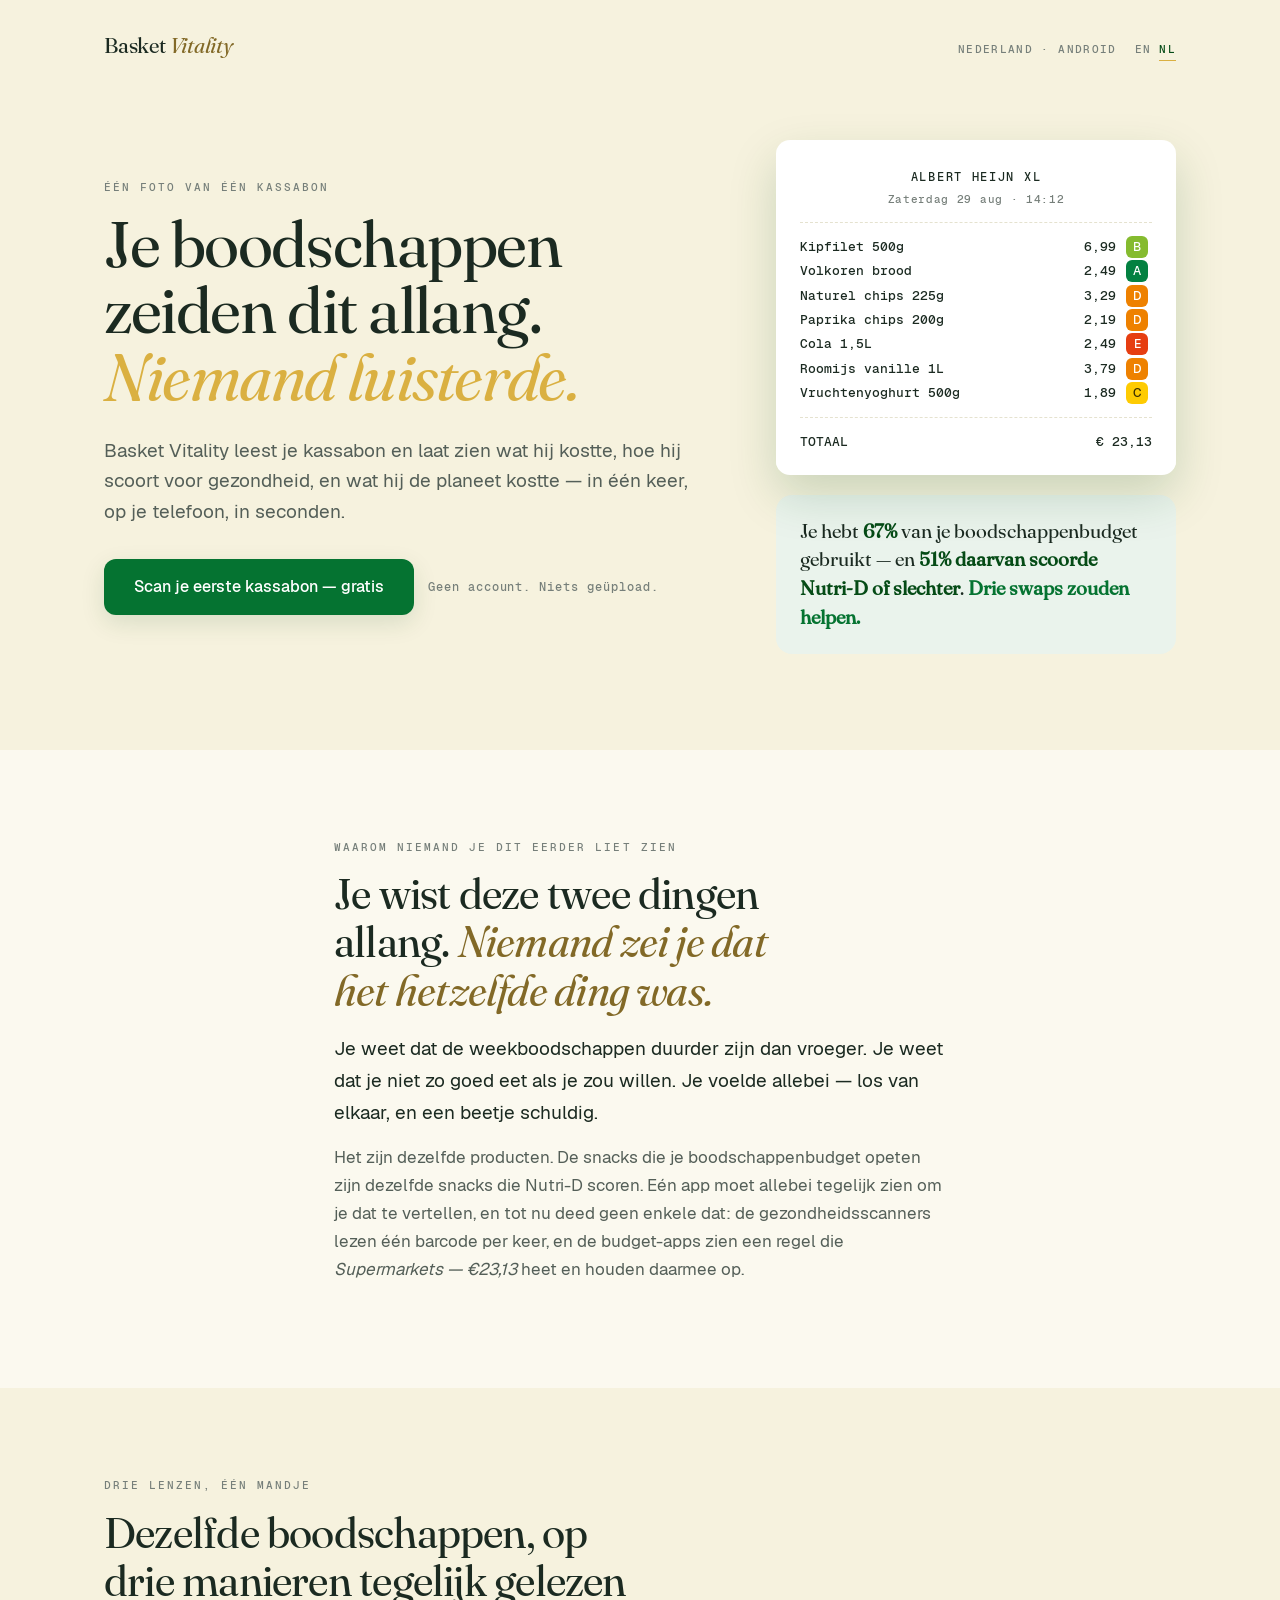
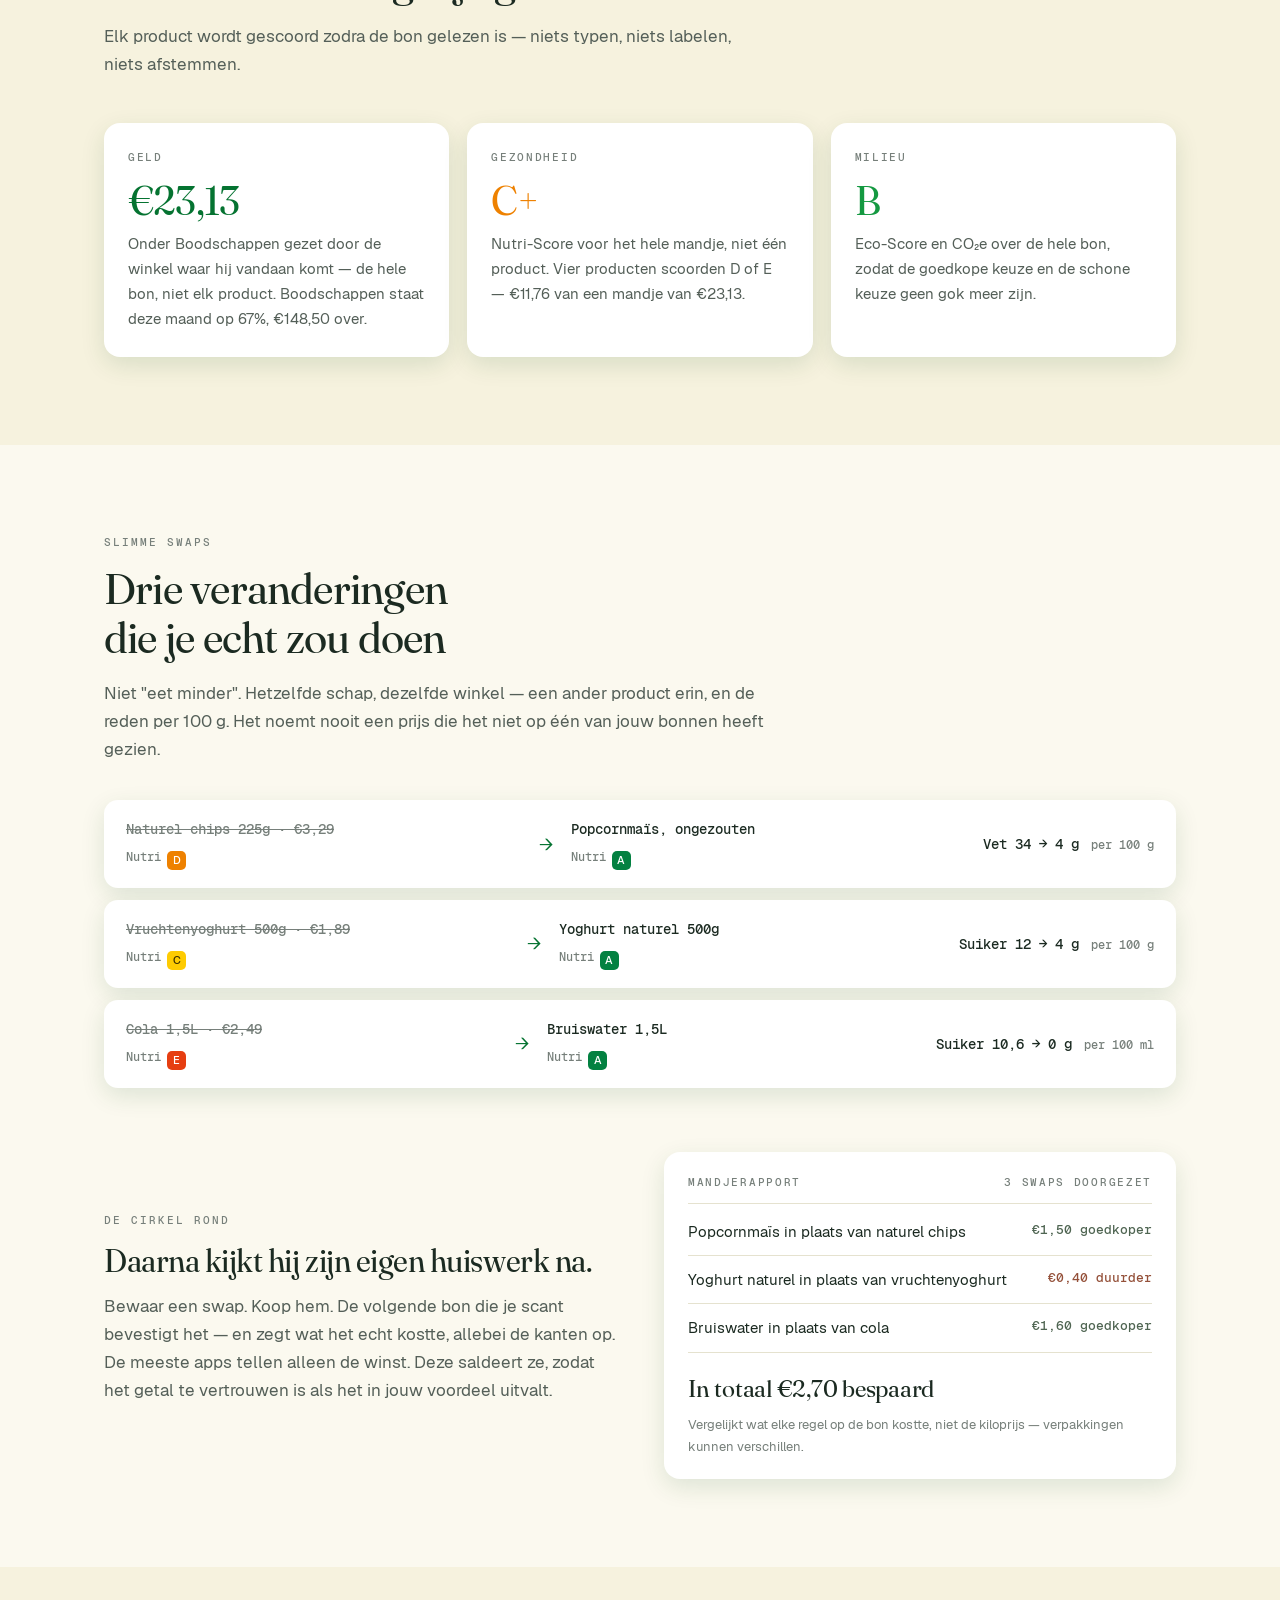
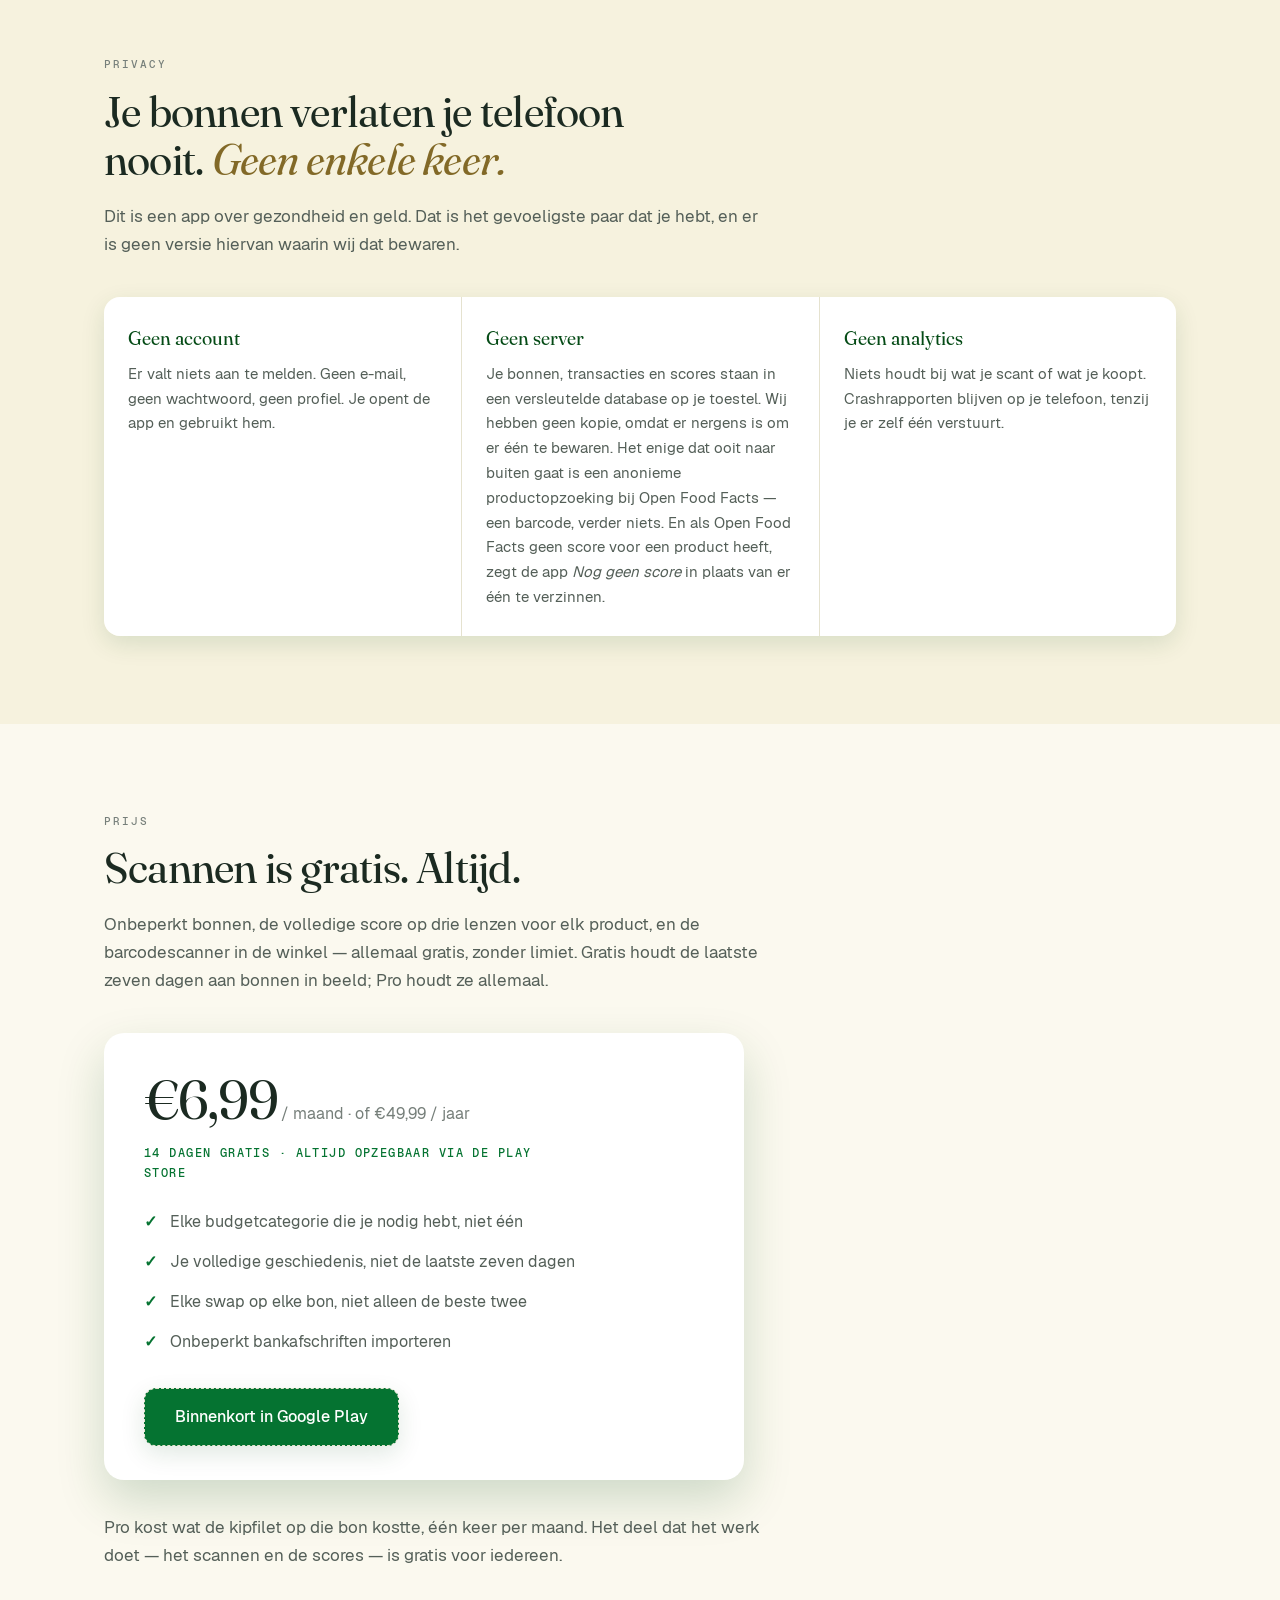
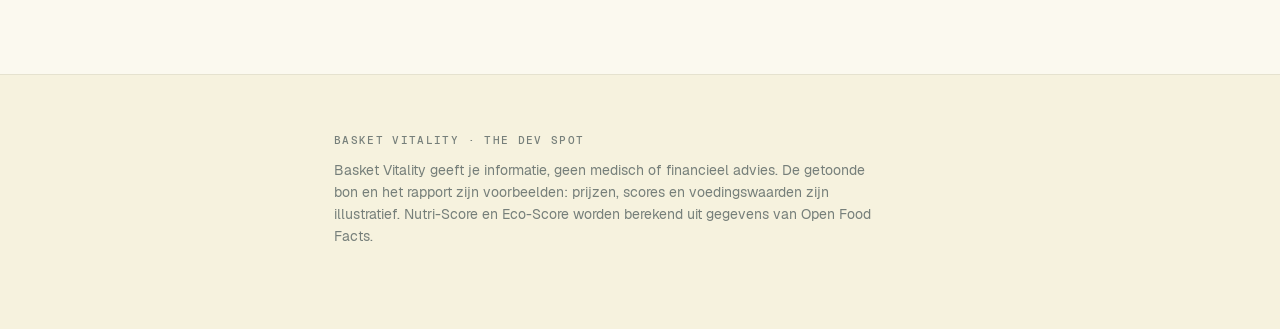
==== nl/index.html @ d9474aee "Add a Dutch locale with a no-JavaScript switcher, and fix the CTA loop (HOM-864) Frank found the loo" ====
<!doctype html>
<html lang="nl">
<head>
<meta charset="utf-8">
<meta name="viewport" content="width=device-width, initial-scale=1">

<title>Basket Vitality — Nutri-Score, Eco-Score en budget, van één kassabon</title>
<meta name="description" content="Fotografeer je kassabon en lees hem op drie manieren tegelijk: Nutri-Score voor gezondheid, Eco-Score en CO₂e voor milieu, en je eigen budget. Gratis en onbeperkt. Er verlaat niets je telefoon.">
<link rel="canonical" href="https://basketvitality.com/nl/">
<link rel="alternate" hreflang="en" href="https://basketvitality.com/">
<link rel="alternate" hreflang="nl" href="https://basketvitality.com/nl/">
<link rel="alternate" hreflang="x-default" href="https://basketvitality.com/">

<meta property="og:type" content="website">
<meta property="og:site_name" content="Basket Vitality">
<meta property="og:locale" content="nl_NL">
<meta property="og:url" content="https://basketvitality.com/nl/">
<meta property="og:title" content="Basket Vitality — Nutri-Score, Eco-Score en budget, van één kassabon">
<meta property="og:description" content="Je boodschappen zeiden dit allang. Niemand luisterde. Scan een kassabon en zie geld, gezondheid en milieu op één plek — gratis, en volledig op je telefoon.">
<meta property="og:image" content="https://basketvitality.com/og-image.png">
<meta property="og:image:width" content="1024">
<meta property="og:image:height" content="500">
<meta property="og:image:alt" content="Basket Vitality — slimmere mandjes, gezondere keuzes">

<meta name="twitter:card" content="summary_large_image">
<meta name="twitter:title" content="Basket Vitality — Nutri-Score, Eco-Score en budget, van één kassabon">
<meta name="twitter:description" content="Scan een kassabon en zie geld, gezondheid en milieu op één plek. Gratis, en volledig op je telefoon.">
<meta name="twitter:image" content="https://basketvitality.com/og-image.png">

<meta name="theme-color" content="#F6F2DE">
<link rel="icon" type="image/png" sizes="32x32" href="/favicon-32x32.png">
<link rel="icon" type="image/png" sizes="16x16" href="/favicon-16x16.png">
<link rel="apple-touch-icon" href="/apple-touch-icon.png">

<!-- Self-hosted, no font CDN. A page that claims "no analytics" must not hand
     every visitor's IP to a third party to render its own headline — and the
     site's CSP (font-src 'self') now enforces that rather than trusting it. -->
<style>
  @font-face { font-family:"Fraunces";   src:url("/fonts/fraunces_regular.ttf")   format("truetype"); font-weight:400; font-style:normal; font-display:swap; }
  @font-face { font-family:"Fraunces";   src:url("/fonts/fraunces_italic.ttf")    format("truetype"); font-weight:400; font-style:italic; font-display:swap; }
  @font-face { font-family:"Geist";      src:url("/fonts/geist_regular.ttf")      format("truetype"); font-weight:400; font-style:normal; font-display:swap; }
  @font-face { font-family:"Geist";      src:url("/fonts/geist_medium.ttf")       format("truetype"); font-weight:500; font-style:normal; font-display:swap; }
  @font-face { font-family:"Geist Mono"; src:url("/fonts/geist_mono_medium.ttf")  format("truetype"); font-weight:500; font-style:normal; font-display:swap; }
</style>

<script type="application/ld+json">
{
  "@context": "https://schema.org",
  "@type": "SoftwareApplication",
  "name": "Basket Vitality",
  "url": "https://basketvitality.com/nl/",
  "applicationCategory": "GezondheidApplication",
  "operatingSystem": "Android",
  "description": "Scan een kassabon en lees hem op drie manieren tegelijk: Nutri-Score voor gezondheid, Eco-Score en CO2e voor milieu, en je eigen budget voor geld. Verwerkt op je toestel.",
  "author": { "@type": "Organization", "name": "The Dev Spot" },
  "publisher": { "@type": "Organization", "name": "The Dev Spot" },
  "inLanguage": ["en", "nl"],
  "offers": [
    { "@type": "Offer", "name": "Free", "price": "0", "priceCurrency": "EUR" },
    { "@type": "Offer", "name": "Pro, monthly", "price": "6.99", "priceCurrency": "EUR" },
    { "@type": "Offer", "name": "Pro, yearly", "price": "49.99", "priceCurrency": "EUR" }
  ],
  "privacyPolicy": "https://basketvitality.com/privacy/"
}
</script>
</head>
<body>

<style>
  :root {
    /* identity-v4 */
    --emerald:#057331; --forest:#054B16; --fresh:#149941; --lime:#86C11C;
    --gold:#DAB041; --gold-deep:#826927;
    --ivory:#F6F2DE; --raised:#FBF9EF; --mist:#EAF3EC; --white:#FFFFFF;
    --ink:#1B2A21; --ink-subtle:#545F58; --ink-muted:#767F7A; --outline:#E5E2CF;
    --sage-text:#4F6552; --clay-text:#945039;  /* BvPalette.SageText / ClayText — AA on paper */

    /* Nutri-Score, official values — the one palette a Dutch shopper already reads */
    --ns-a:#038141; --ns-b:#85BB2F; --ns-c:#FECB02; --ns-d:#EE8100; --ns-e:#E63E11;

    --serif:"Fraunces", Georgia, "Times New Roman", serif;
    --sans:"Geist", -apple-system, BlinkMacSystemFont, "Segoe UI", Roboto, sans-serif;
    --mono:"Geist Mono", ui-monospace, "SFMono-Regular", Menlo, monospace;
    --shadow:0 8px 24px rgba(5,75,22,.12);
    --shadow-lift:0 20px 48px rgba(5,75,22,.18);
    color-scheme: light;
  }

  * { box-sizing:border-box; }
  html { -webkit-text-size-adjust:100%; scroll-behavior:smooth; }
  body {
    margin:0; background:var(--ivory); color:var(--ink);
    font-family:var(--sans); font-size:17px; line-height:1.65;
    -webkit-font-smoothing:antialiased; text-rendering:optimizeLegibility;
    overflow-x:hidden;
  }
  .wrap { max-width:1120px; margin:0 auto; padding:0 24px; }
  .narrow { max-width:660px; }

  .eyebrow {
    font-family:var(--mono); font-weight:500; font-size:0.7rem;
    letter-spacing:0.18em; text-transform:uppercase; color:var(--ink-muted);
    margin:0 0 14px;
  }

  /* ══ nav ══ */
  nav { display:flex; align-items:baseline; justify-content:space-between; padding:28px 0 0; }
  .wordmark { font-family:var(--serif); font-weight:400; font-size:1.35rem; letter-spacing:-0.01em; margin:0; }
  .wordmark em { font-style:italic; color:var(--gold-deep); }
  nav .nav-note { font-family:var(--mono); font-size:0.7rem; letter-spacing:0.12em; text-transform:uppercase; color:var(--ink-muted); }


  /* ══ language switcher (HOM-864) ══
     Plain anchors, no JavaScript. The site's CSP is `default-src 'none'`, so a
     scripted switcher would mean punching a hole in the exact header that makes
     the privacy claim enforceable. Separate URLs per locale are also what
     multilingual SEO actually requires — one URL swapped by JS gets indexed
     once, in one language. */
  nav .navright { display:flex; align-items:baseline; gap:18px; }
  .langswitch { display:flex; gap:8px; font-family:var(--mono); font-size:0.7rem; letter-spacing:0.12em; text-transform:uppercase; }
  .langswitch a { color:var(--ink-muted); text-decoration:none; padding-bottom:2px; border-bottom:1px solid transparent; }
  .langswitch a:hover { color:var(--forest); border-bottom-color:var(--outline); }
  .langswitch [aria-current="true"] { color:var(--forest); border-bottom-color:var(--gold); }
  @media (max-width:560px){ nav .nav-note { display:none; } }


  /* The pre-launch state of the pricing CTA. Looks like the button it will
     become, but is not a link, because there is nothing yet to link to. */
  .btn-pending {
    display:inline-block; background:var(--mist); color:var(--forest);
    border:1px dashed var(--outline); cursor:default; margin:0;
  }

  /* ══ hero ══ */
  .hero { display:grid; grid-template-columns:1fr 400px; gap:64px; align-items:center; padding:76px 0 96px; }
  @media (max-width:940px){ .hero { grid-template-columns:1fr; gap:48px; padding:56px 0 72px; } }

  h1 {
    font-family:var(--serif); font-weight:400;
    font-size:clamp(2.5rem, 5.6vw, 4.05rem); line-height:1.03;
    letter-spacing:-0.022em; margin:0 0 24px; text-wrap:balance;
  }
  h1 em { font-style:italic; color:var(--gold); }
  .hero-sub { font-size:1.16rem; color:var(--ink-subtle); max-width:46ch; margin:0 0 32px; }

  .cta-row { display:flex; flex-wrap:wrap; gap:14px; align-items:center; }
  .btn {
    display:inline-block; background:var(--emerald); color:var(--white);
    font-family:var(--sans); font-weight:500; font-size:1rem;
    padding:15px 30px; border-radius:12px; text-decoration:none;
    box-shadow:var(--shadow); transition:transform .18s ease, box-shadow .18s ease, background .18s ease;
  }
  .btn:hover { background:var(--forest); transform:translateY(-2px); box-shadow:var(--shadow-lift); }
  .btn:focus-visible { outline:3px solid var(--gold); outline-offset:3px; }
  .cta-note { font-family:var(--mono); font-size:0.74rem; letter-spacing:0.08em; color:var(--ink-muted); }

  /* ══ the receipt ══ */
  .receipt {
    background:var(--white); border-radius:14px; box-shadow:var(--shadow-lift);
    padding:26px 24px 20px; font-family:var(--mono); font-size:0.8rem;
    line-height:1.9; position:relative; overflow:hidden;
  }
  .receipt::after {
    content:""; position:absolute; left:0; right:0; bottom:0; height:14px;
    background:
      radial-gradient(circle at 7px 14px, transparent 7px, var(--white) 7px) 0 0/14px 14px repeat-x;
    transform:translateY(1px);
  }
  .r-head { text-align:center; padding-bottom:12px; border-bottom:1px dashed var(--outline); margin-bottom:12px; }
  .r-store { font-weight:500; letter-spacing:0.14em; text-transform:uppercase; font-size:0.76rem; }
  .r-meta  { color:var(--ink-muted); font-size:0.7rem; letter-spacing:0.06em; }

  .r-line {
    display:grid; grid-template-columns:1fr auto 26px; gap:10px; align-items:center;
    font-variant-numeric:tabular-nums;
  }
  .r-line .nm { white-space:nowrap; overflow:hidden; text-overflow:ellipsis; }
  .r-line .pr { color:var(--ink); }

  .ns {
    width:22px; height:22px; border-radius:6px; display:grid; place-items:center;
    font-family:var(--sans); font-weight:500; font-size:0.72rem; color:#fff;
    opacity:0; transform:scale(.6);
  }
  .ns.a{background:var(--ns-a)} .ns.b{background:var(--ns-b)}
  .ns.c{background:var(--ns-c); color:#3A2E00} .ns.d{background:var(--ns-d)} .ns.e{background:var(--ns-e)}

  .r-total {
    display:flex; justify-content:space-between; margin-top:12px; padding-top:12px;
    border-top:1px dashed var(--outline); font-weight:500; font-variant-numeric:tabular-nums;
  }

  /* scan sweep */
  .scanline {
    position:absolute; left:0; right:0; height:64px; top:-70px; pointer-events:none;
    background:linear-gradient(180deg, rgba(5,115,49,0) 0%, rgba(5,115,49,.14) 55%, rgba(5,115,49,0) 100%);
  }

  @keyframes sweep { from { top:-70px; } to { top:100%; } }
  @keyframes pop  { to { opacity:1; transform:scale(1); } }
  @keyframes rise { from { opacity:0; transform:translateY(14px);} to { opacity:1; transform:none;} }

  .scanline { animation:sweep 1.5s cubic-bezier(.4,0,.2,1) .3s 1 forwards; }
  .ns { animation:pop .38s cubic-bezier(.34,1.56,.64,1) forwards; }
  .ns.d1{animation-delay:.62s} .ns.d2{animation-delay:.74s} .ns.d3{animation-delay:.86s}
  .ns.d4{animation-delay:.98s} .ns.d5{animation-delay:1.10s} .ns.d6{animation-delay:1.22s}
  .ns.d7{animation-delay:1.34s} .ns.d8{animation-delay:1.46s}

  .verdict { animation:rise .6s cubic-bezier(.2,.7,.3,1) 1.75s backwards; }

  @media (prefers-reduced-motion:reduce){
    .scanline { display:none; }
    .ns { animation:none; opacity:1; transform:none; }
    .verdict { animation:none; }
  }

  /* ══ verdict card ══ */
  .verdict {
    background:var(--mist); border-radius:16px; padding:22px 24px; margin-top:20px;
  }
  .verdict .line { font-family:var(--serif); font-size:1.24rem; line-height:1.45; margin:0; }
  .verdict .line b { font-weight:600; color:var(--forest); }
  .verdict .line .money { color:var(--emerald); font-weight:600; }

  /* ══ sections ══ */
  section { padding:88px 0; }
  section.tint { background:var(--raised); }
  h2 {
    font-family:var(--serif); font-weight:400;
    font-size:clamp(1.9rem, 3.6vw, 2.7rem); line-height:1.12;
    letter-spacing:-0.018em; margin:0 0 18px; text-wrap:balance;
  }
  h2 em { font-style:italic; color:var(--gold-deep); }
  section p { font-size:1.06rem; color:var(--ink-subtle); margin:0 0 16px; max-width:62ch; }
  section p.lead { font-size:1.2rem; color:var(--ink); }

  /* ══ lenses ══ */
  .lenses { display:grid; grid-template-columns:repeat(auto-fit,minmax(232px,1fr)); gap:18px; margin-top:44px; }
  .lens {
    background:var(--white); border-radius:16px; box-shadow:var(--shadow); padding:26px 24px;
  }
  .lens .tag {
    font-family:var(--mono); font-weight:500; font-size:0.66rem; letter-spacing:0.16em;
    text-transform:uppercase; color:var(--ink-muted); display:block; margin-bottom:14px;
  }
  .lens .big {
    font-family:var(--serif); font-size:2.5rem; line-height:1; letter-spacing:-0.02em;
    display:block; margin-bottom:10px; font-variant-numeric:tabular-nums;
  }
  .lens.money .big { color:var(--emerald); }
  .lens.health .big { color:var(--ns-d); }
  .lens.eco   .big { color:var(--fresh); }
  .lens p { font-size:0.95rem; margin:0; color:var(--ink-subtle); }

  /* ══ swaps ══ */
  .swaps { display:flex; flex-direction:column; gap:12px; margin:36px 0 30px; }
  .swap {
    background:var(--white); border-radius:14px; box-shadow:var(--shadow);
    padding:18px 22px; display:grid; grid-template-columns:1fr auto 1fr auto;
    gap:18px; align-items:center;
  }
  @media (max-width:720px){ .swap { grid-template-columns:1fr; gap:8px; text-align:left; } .swap .arrow{ display:none; } }
  .swap .from .n, .swap .to .n { font-family:var(--mono); font-size:0.86rem; display:block; }
  .swap .from .n { color:var(--ink-muted); text-decoration:line-through; text-decoration-thickness:1px; }
  .swap .to   .n { color:var(--ink); font-weight:500; }
  .swap .sub { font-family:var(--mono); font-size:0.72rem; color:var(--ink-muted); }
  .swap .arrow { color:var(--emerald); font-size:1.1rem; }
  .swap .why {
    font-family:var(--mono); font-size:0.86rem; color:var(--ink);
    font-variant-numeric:tabular-nums; white-space:nowrap;
  }
  .swap .why span { color:var(--ink-muted); font-size:0.72rem; margin-left:4px; }
  .chip {
    display:inline-grid; place-items:center; width:19px; height:19px; border-radius:5px;
    font-family:var(--sans); font-weight:500; font-size:0.66rem; color:#fff; vertical-align:-3px; margin-left:6px;
  }
  .chip.a{background:var(--ns-a)} .chip.b{background:var(--ns-b)} .chip.c{background:var(--ns-c); color:#3A2E00} .chip.d{background:var(--ns-d)} .chip.e{background:var(--ns-e)}

  /* ══ the closed loop ══ */
  .loop { display:grid; grid-template-columns:1fr 1fr; gap:48px; align-items:center; margin-top:64px; }
  @media (max-width:860px){ .loop { grid-template-columns:1fr; gap:28px; } }
  .loop h3 {
    font-family:var(--serif); font-weight:400; font-size:clamp(1.5rem, 2.6vw, 1.95rem);
    line-height:1.15; letter-spacing:-0.015em; margin:0 0 14px; text-wrap:balance;
  }
  .report { background:var(--white); border-radius:16px; box-shadow:var(--shadow); padding:22px 24px; }
  .rp-head {
    display:flex; justify-content:space-between; gap:12px;
    font-family:var(--mono); font-size:0.66rem; letter-spacing:0.16em; text-transform:uppercase; color:var(--ink-muted);
    padding-bottom:12px; border-bottom:1px solid var(--outline); margin-bottom:4px;
  }
  .rp-row { display:flex; justify-content:space-between; gap:16px; padding:11px 0; border-bottom:1px solid var(--outline); font-size:0.95rem; }
  .rp-row .what { color:var(--ink); }
  .rp-row .delta { font-family:var(--mono); font-size:0.82rem; white-space:nowrap; font-variant-numeric:tabular-nums; }
  .delta.cheaper { color:var(--sage-text); }
  .delta.dearer  { color:var(--clay-text); }
  .rp-net { font-family:var(--serif); font-size:1.5rem; letter-spacing:-0.01em; color:var(--ink); padding:16px 0 6px; font-variant-numeric:tabular-nums; }
  section .rp-foot { font-size:0.82rem; color:var(--ink-muted); margin:0; }

  /* ══ privacy ══ */
  .promises { display:grid; grid-template-columns:repeat(auto-fit,minmax(240px,1fr)); gap:0; margin-top:38px; border-radius:16px; overflow:hidden; box-shadow:var(--shadow); }
  .promise { background:var(--white); padding:26px 24px; }
  .promise + .promise { border-left:1px solid var(--outline); }
  @media (max-width:760px){ .promise + .promise { border-left:none; border-top:1px solid var(--outline);} }
  .promise h3 { font-family:var(--serif); font-weight:400; font-size:1.18rem; margin:0 0 8px; color:var(--forest); }
  .promise p { font-size:0.94rem; margin:0; }

  /* ══ price ══ */
  .pricebox {
    background:var(--white); border-radius:20px; box-shadow:var(--shadow-lift);
    padding:40px 40px 34px; margin-top:38px; max-width:640px;
  }
  .pricebox .amt { font-family:var(--serif); font-size:3.4rem; line-height:1; letter-spacing:-0.025em; color:var(--ink); }
  .pricebox .amt span { font-family:var(--sans); font-size:1rem; color:var(--ink-muted); letter-spacing:0; }
  .pricebox .free { font-family:var(--mono); font-size:0.74rem; letter-spacing:0.12em; text-transform:uppercase; color:var(--emerald); margin:16px 0 20px; }
  .pricebox ul { list-style:none; margin:0 0 26px; padding:0; }
  .pricebox li { font-size:0.98rem; color:var(--ink-subtle); padding:7px 0 7px 26px; position:relative; }
  .pricebox li::before { content:"✓"; position:absolute; left:0; color:var(--emerald); font-weight:600; }

  footer { padding:56px 0 72px; border-top:1px solid var(--outline); }
  footer p { font-family:var(--mono); font-size:0.7rem; letter-spacing:0.12em; text-transform:uppercase; color:var(--ink-muted); margin:0 0 10px; }
  footer .fine { font-family:var(--sans); font-size:0.86rem; letter-spacing:0; text-transform:none; color:var(--ink-muted); max-width:60ch; line-height:1.6; }
</style>

<div class="wrap">
  <nav>
    <p class="wordmark">Basket <em>Vitality</em></p>
    <div class="navright">
      <span class="nav-note">Nederland · Android</span>
      <div class="langswitch">
        <a href="/" hreflang="en" lang="en">EN</a>
        <a href="/nl/" hreflang="nl" lang="nl" aria-current="true">NL</a>
      </div>
    </div>
  </nav>

  <div class="hero">
    <div>
      <p class="eyebrow">Één foto van één kassabon</p>
      <h1>Je boodschappen zeiden dit allang. <em>Niemand luisterde.</em></h1>
      <p class="hero-sub">Basket Vitality leest je kassabon en laat zien wat hij kostte, hoe hij scoort voor gezondheid, en wat hij de planeet kostte — in één keer, op je telefoon, in seconden.</p>
      <div class="cta-row">
        <a class="btn" href="#price">Scan je eerste kassabon — gratis</a>
        <span class="cta-note">Geen account. Niets geüpload.</span>
      </div>
    </div>

    <div>
      <div class="receipt">
        <div class="scanline"></div>
        <div class="r-head">
          <div class="r-store">Albert Heijn XL</div>
          <div class="r-meta">Zaterdag 29 aug · 14:12</div>
        </div>

        <div class="r-line"><span class="nm">Kipfilet 500g</span><span class="pr">6,99</span><span class="ns b d1">B</span></div>
        <div class="r-line"><span class="nm">Volkoren brood</span><span class="pr">2,49</span><span class="ns a d2">A</span></div>
        <div class="r-line"><span class="nm">Naturel chips 225g</span><span class="pr">3,29</span><span class="ns d d3">D</span></div>
        <div class="r-line"><span class="nm">Paprika chips 200g</span><span class="pr">2,19</span><span class="ns d d4">D</span></div>
        <div class="r-line"><span class="nm">Cola 1,5L</span><span class="pr">2,49</span><span class="ns e d5">E</span></div>
        <div class="r-line"><span class="nm">Roomijs vanille 1L</span><span class="pr">3,79</span><span class="ns d d6">D</span></div>
        <div class="r-line"><span class="nm">Vruchtenyoghurt 500g</span><span class="pr">1,89</span><span class="ns c d7">C</span></div>

        <div class="r-total"><span>TOTAAL</span><span>€ 23,13</span></div>
      </div>

      <div class="verdict">
        <p class="line">Je hebt <b>67%</b> van je boodschappenbudget gebruikt — en <b>51% daarvan scoorde Nutri-D of slechter</b>. <span class="money">Drie swaps zouden helpen.</span></p>
      </div>
    </div>
  </div>
</div>

<section class="tint">
  <div class="wrap narrow">
    <p class="eyebrow">Waarom niemand je dit eerder liet zien</p>
    <h2>Je wist deze twee dingen allang. <em>Niemand zei je dat het hetzelfde ding was.</em></h2>
    <p class="lead">Je weet dat de weekboodschappen duurder zijn dan vroeger. Je weet dat je niet zo goed eet als je zou willen. Je voelde allebei — los van elkaar, en een beetje schuldig.</p>
    <p>Het zijn dezelfde producten. De snacks die je boodschappenbudget opeten zijn dezelfde snacks die Nutri-D scoren. Eén app moet allebei tegelijk zien om je dat te vertellen, en tot nu deed geen enkele dat: de gezondheidsscanners lezen één barcode per keer, en de budget-apps zien een regel die <em>Supermarkets — €23,13</em> heet en houden daarmee op.</p>
  </div>
</section>

<section>
  <div class="wrap">
    <div class="narrow">
      <p class="eyebrow">Drie lenzen, één mandje</p>
      <h2>Dezelfde boodschappen, op drie manieren tegelijk gelezen</h2>
      <p>Elk product wordt gescoord zodra de bon gelezen is — niets typen, niets labelen, niets afstemmen.</p>
    </div>

    <div class="lenses">
      <div class="lens money">
        <span class="tag">Geld</span>
        <span class="big">€23,13</span>
        <p>Onder Boodschappen gezet door de winkel waar hij vandaan komt — de hele bon, niet elk product. Boodschappen staat deze maand op 67%, €148,50 over.</p>
      </div>
      <div class="lens health">
        <span class="tag">Gezondheid</span>
        <span class="big">C+</span>
        <p>Nutri-Score voor het hele mandje, niet één product. Vier producten scoorden D of E — €11,76 van een mandje van €23,13.</p>
      </div>
      <div class="lens eco">
        <span class="tag">Milieu</span>
        <span class="big">B</span>
        <p>Eco-Score en CO₂e over de hele bon, zodat de goedkope keuze en de schone keuze geen gok meer zijn.</p>
      </div>
    </div>
  </div>
</section>

<section class="tint">
  <div class="wrap">
    <div class="narrow">
      <p class="eyebrow">Slimme swaps</p>
      <h2>Drie veranderingen die je echt zou doen</h2>
      <p>Niet "eet minder". Hetzelfde schap, dezelfde winkel — een ander product erin, en de reden per 100 g. Het noemt nooit een prijs die het niet op één van jouw bonnen heeft gezien.</p>
    </div>

    <div class="swaps">
      <div class="swap">
        <div class="from"><span class="n">Naturel chips 225g · €3,29</span><span class="sub">Nutri<span class="chip d">D</span></span></div>
        <div class="arrow">→</div>
        <div class="to"><span class="n">Popcornmaïs, ongezouten</span><span class="sub">Nutri<span class="chip a">A</span></span></div>
        <div class="why">Vet 34 → 4 g <span>per 100 g</span></div>
      </div>
      <div class="swap">
        <div class="from"><span class="n">Vruchtenyoghurt 500g · €1,89</span><span class="sub">Nutri<span class="chip c">C</span></span></div>
        <div class="arrow">→</div>
        <div class="to"><span class="n">Yoghurt naturel 500g</span><span class="sub">Nutri<span class="chip a">A</span></span></div>
        <div class="why">Suiker 12 → 4 g <span>per 100 g</span></div>
      </div>
      <div class="swap">
        <div class="from"><span class="n">Cola 1,5L · €2,49</span><span class="sub">Nutri<span class="chip e">E</span></span></div>
        <div class="arrow">→</div>
        <div class="to"><span class="n">Bruiswater 1,5L</span><span class="sub">Nutri<span class="chip a">A</span></span></div>
        <div class="why">Suiker 10,6 → 0 g <span>per 100 ml</span></div>
      </div>
    </div>

    <div class="loop">
      <div class="loop-copy">
        <p class="eyebrow">De cirkel rond</p>
        <h3>Daarna kijkt hij zijn eigen huiswerk na.</h3>
        <p>Bewaar een swap. Koop hem. De volgende bon die je scant bevestigt het — en zegt wat het echt kostte, allebei de kanten op. De meeste apps tellen alleen de winst. Deze saldeert ze, zodat het getal te vertrouwen is als het in jouw voordeel uitvalt.</p>
      </div>
      <div class="report" aria-label="Example basket report">
        <div class="rp-head"><span>Mandjerapport</span><span>3 swaps doorgezet</span></div>
        <div class="rp-row"><span class="what">Popcornmaïs in plaats van naturel chips</span><span class="delta cheaper">€1,50 goedkoper</span></div>
        <div class="rp-row"><span class="what">Yoghurt naturel in plaats van vruchtenyoghurt</span><span class="delta dearer">€0,40 duurder</span></div>
        <div class="rp-row"><span class="what">Bruiswater in plaats van cola</span><span class="delta cheaper">€1,60 goedkoper</span></div>
        <div class="rp-net">In totaal €2,70 bespaard</div>
        <p class="rp-foot">Vergelijkt wat elke regel op de bon kostte, niet de kiloprijs — verpakkingen kunnen verschillen.</p>
      </div>
    </div>
  </div>
</section>

<section>
  <div class="wrap">
    <div class="narrow">
      <p class="eyebrow">Privacy</p>
      <h2>Je bonnen verlaten je telefoon nooit. <em>Geen enkele keer.</em></h2>
      <p>Dit is een app over gezondheid en geld. Dat is het gevoeligste paar dat je hebt, en er is geen versie hiervan waarin wij dat bewaren.</p>
    </div>
    <div class="promises">
      <div class="promise">
        <h3>Geen account</h3>
        <p>Er valt niets aan te melden. Geen e-mail, geen wachtwoord, geen profiel. Je opent de app en gebruikt hem.</p>
      </div>
      <div class="promise">
        <h3>Geen server</h3>
        <p>Je bonnen, transacties en scores staan in een versleutelde database op je toestel. Wij hebben geen kopie, omdat er nergens is om er één te bewaren. Het enige dat ooit naar buiten gaat is een anonieme productopzoeking bij Open Food Facts — een barcode, verder niets. En als Open Food Facts geen score voor een product heeft, zegt de app <em>Nog geen score</em> in plaats van er één te verzinnen.</p>
      </div>
      <div class="promise">
        <h3>Geen analytics</h3>
        <p>Niets houdt bij wat je scant of wat je koopt. Crashrapporten blijven op je telefoon, tenzij je er zelf één verstuurt.</p>
      </div>
    </div>
  </div>
</section>

<section class="tint" id="price">
  <div class="wrap">
    <div class="narrow">
      <p class="eyebrow">Prijs</p>
      <h2>Scannen is gratis. Altijd.</h2>
      <p>Onbeperkt bonnen, de volledige score op drie lenzen voor elk product, en de barcodescanner in de winkel — allemaal gratis, zonder limiet. Gratis houdt de laatste zeven dagen aan bonnen in beeld; Pro houdt ze allemaal.</p>
    </div>

    <div class="pricebox">
      <div class="amt">€6,99<span> / maand · of €49,99 / jaar</span></div>
      <p class="free">14 dagen gratis · altijd opzegbaar via de Play Store</p>
      <ul>
        <li>Elke budgetcategorie die je nodig hebt, niet één</li>
        <li>Je volledige geschiedenis, niet de laatste zeven dagen</li>
        <li>Elke swap op elke bon, niet alleen de beste twee</li>
        <li>Onbeperkt bankafschriften importeren</li>
      </ul>
      <!-- LAUNCH SWAP: when Production publishes, replace this whole block with
           <a class="btn" href="https://play.google.com/store/apps/details?id=com.thedevspot.basketvitality">Start the free trial</a>
           Until then it must not claim an action it cannot perform. -->
      <p class="btn btn-pending" role="note">Binnenkort in Google Play</p>
    </div>

    <div class="narrow" style="margin-top:34px">
      <p>Pro kost wat de kipfilet op die bon kostte, één keer per maand. Het deel dat het werk doet — het scannen en de scores — is gratis voor iedereen.</p>
    </div>
  </div>
</section>

<footer>
  <div class="wrap narrow">
    <p>Basket Vitality · The Dev Spot</p>
    <p class="fine">Basket Vitality geeft je informatie, geen medisch of financieel advies. De getoonde bon en het rapport zijn voorbeelden: prijzen, scores en voedingswaarden zijn illustratief. Nutri-Score en Eco-Score worden berekend uit gegevens van Open Food Facts.</p>
  </div>
</footer>

</body>
</html>
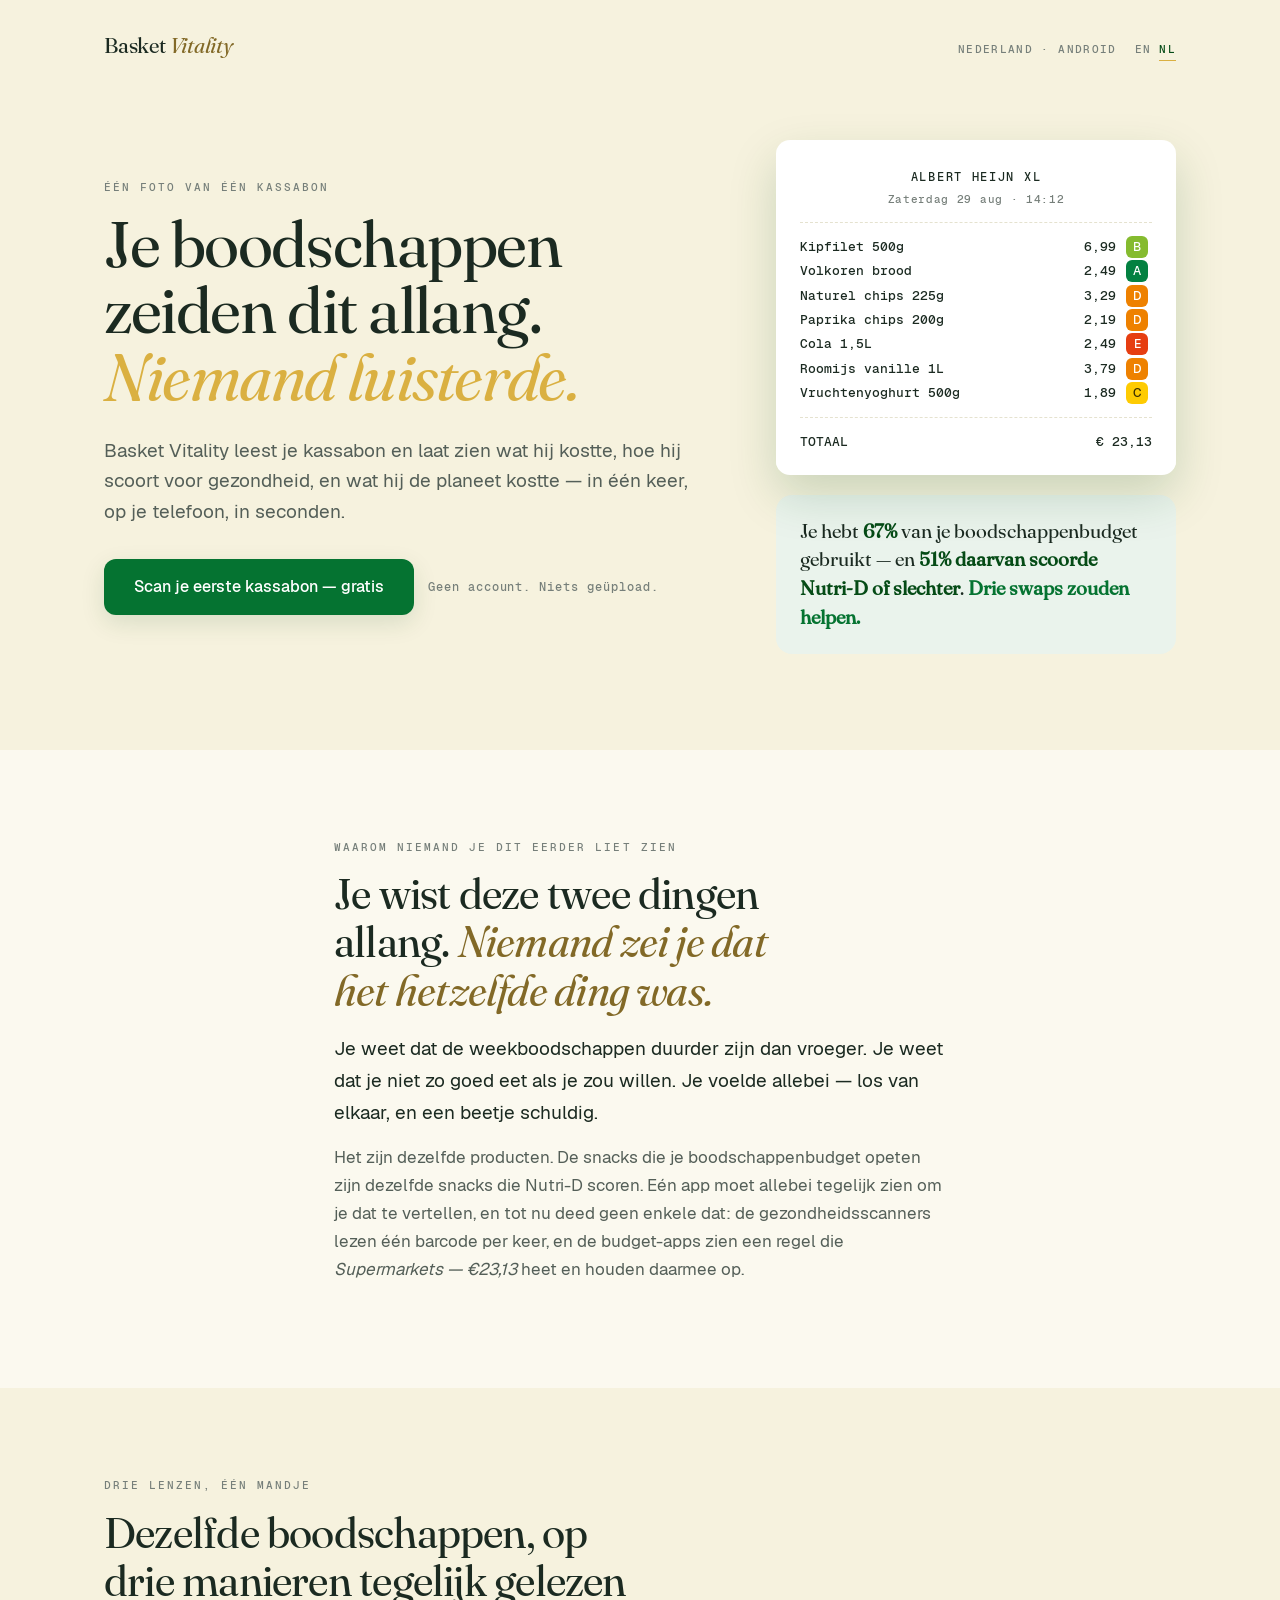
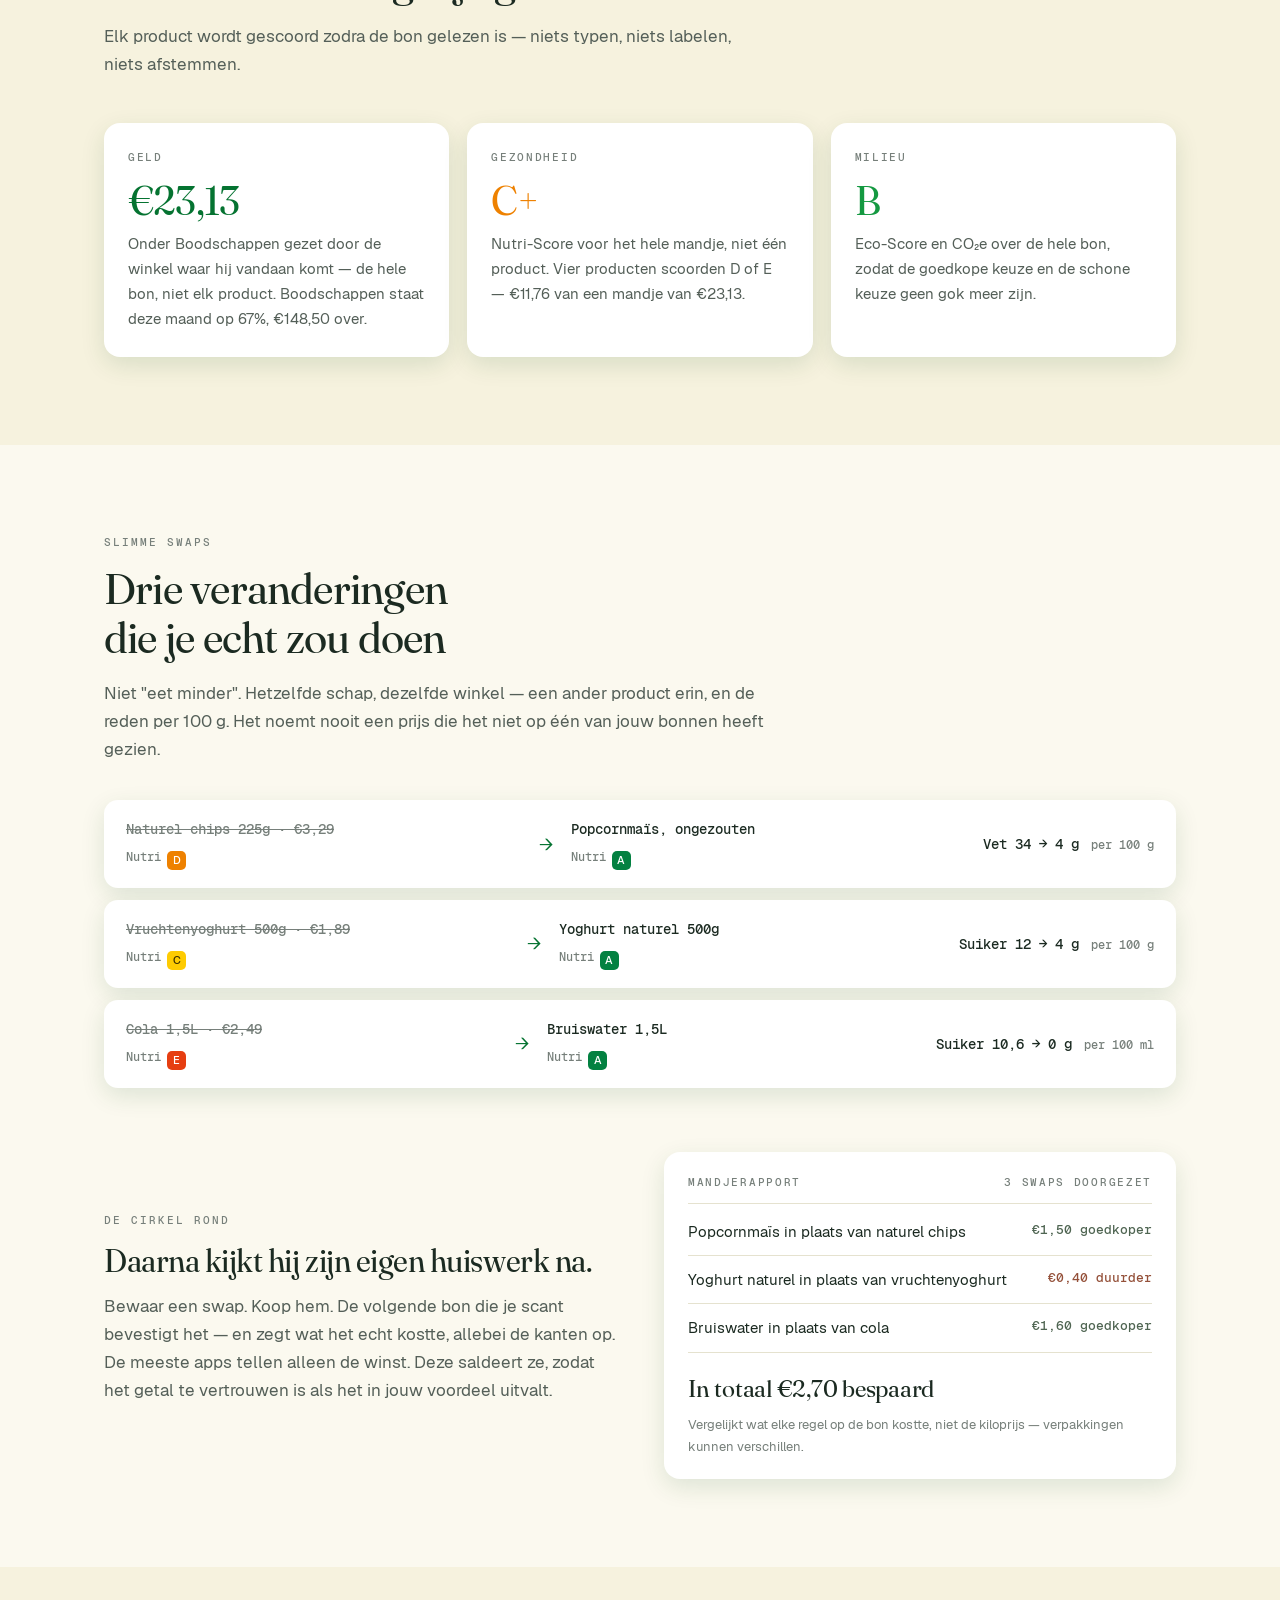
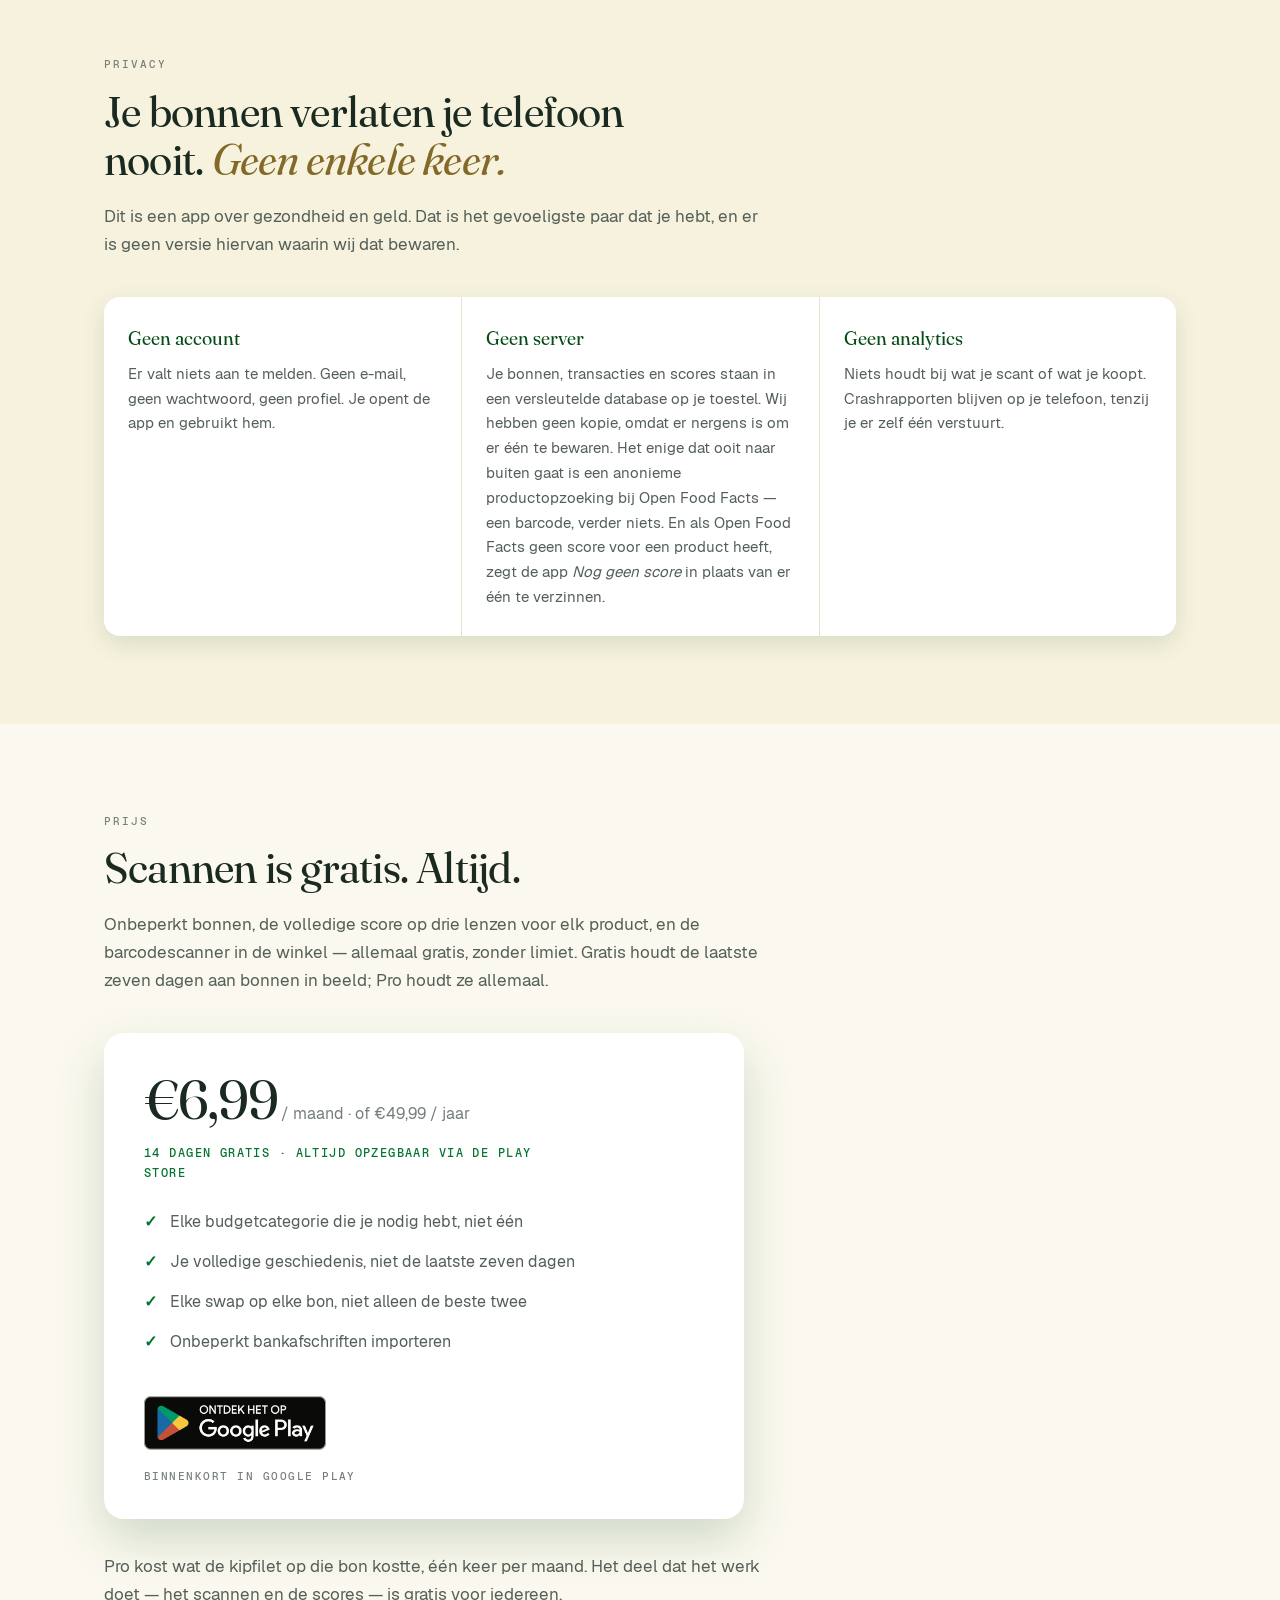
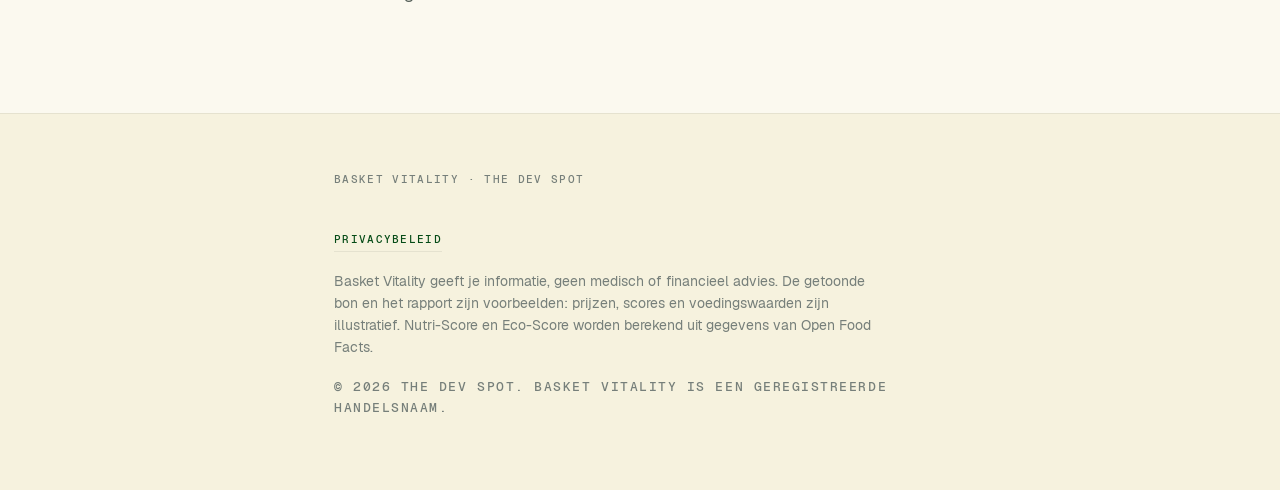
==== commit ba06424e: "Add the Google Play badge, a footer privacy link, and a copyright line (HOM-864) Three things Frank " ====
--- a/nl/index.html
+++ b/nl/index.html
@@ -124,12 +124,27 @@
   @media (max-width:560px){ nav .nav-note { display:none; } }
 
 
-  /* The pre-launch state of the pricing CTA. Looks like the button it will
-     become, but is not a link, because there is nothing yet to link to. */
-  .btn-pending {
-    display:inline-block; background:var(--mist); color:var(--forest);
-    border:1px dashed var(--outline); cursor:default; margin:0;
-  }
+  /* ══ Google Play badge ══
+     Self-hosted on purpose. The CSP is img-src 'self', so hot-linking Google's
+     copy would be blocked — and hosting it is what Google's own guidelines
+     expect anyway. The artwork is unmodified: the pre-launch state is said in
+     the caption, not by dimming the badge. */
+  .badge-wrap { display:flex; flex-direction:column; align-items:flex-start; gap:10px; margin:4px 0 0; }
+  .play-badge { display:block; width:182px; height:auto; }
+  .badge-note {
+    font-family:var(--mono); font-size:0.66rem; letter-spacing:0.14em;
+    text-transform:uppercase; color:var(--ink-muted);
+  }
+
+  /* ══ footer links ══ */
+  .footer-links { display:flex; gap:20px; margin:14px 0 18px; flex-wrap:wrap; }
+  .footer-links a {
+    font-family:var(--mono); font-size:0.68rem; letter-spacing:0.12em;
+    text-transform:uppercase; color:var(--forest); text-decoration:none;
+    border-bottom:1px solid var(--outline); padding-bottom:2px;
+  }
+  .footer-links a:hover { border-bottom-color:var(--gold); }
+  .copyright { font-size:0.8rem; color:var(--ink-muted); margin:18px 0 0; }
 
   /* ══ hero ══ */
   .hero { display:grid; grid-template-columns:1fr 400px; gap:64px; align-items:center; padding:76px 0 96px; }
@@ -496,10 +511,15 @@
         <li>Elke swap op elke bon, niet alleen de beste twee</li>
         <li>Onbeperkt bankafschriften importeren</li>
       </ul>
-      <!-- LAUNCH SWAP: when Production publishes, replace this whole block with
-           <a class="btn" href="https://play.google.com/store/apps/details?id=com.thedevspot.basketvitality">Start the free trial</a>
-           Until then it must not claim an action it cannot perform. -->
-      <p class="btn btn-pending" role="note">Binnenkort in Google Play</p>
+      <!-- LAUNCH SWAP: when Production publishes, wrap the <img> below in
+           <a href="https://play.google.com/store/apps/details?id=com.thedevspot.basketvitality"> ... </a>
+           and delete the .badge-note line. The badge is deliberately NOT a link
+           yet: there is no listing, and a badge pointing at a 404 is worse than
+           a badge that says it is coming. -->
+      <div class="badge-wrap">
+        <img class="play-badge" src="/play-badge-nl.png" alt="Ontdek het op Google Play" width="182" height="70">
+        <span class="badge-note">Binnenkort in Google Play</span>
+      </div>
     </div>
 
     <div class="narrow" style="margin-top:34px">
@@ -511,7 +531,11 @@
 <footer>
   <div class="wrap narrow">
     <p>Basket Vitality · The Dev Spot</p>
+    <nav class="footer-links" aria-label="Footer">
+      <a href="/privacy/">Privacybeleid</a>
+    </nav>
     <p class="fine">Basket Vitality geeft je informatie, geen medisch of financieel advies. De getoonde bon en het rapport zijn voorbeelden: prijzen, scores en voedingswaarden zijn illustratief. Nutri-Score en Eco-Score worden berekend uit gegevens van Open Food Facts.</p>
+    <p class="copyright">© 2026 The Dev Spot. Basket Vitality is een geregistreerde handelsnaam.</p>
   </div>
 </footer>
 
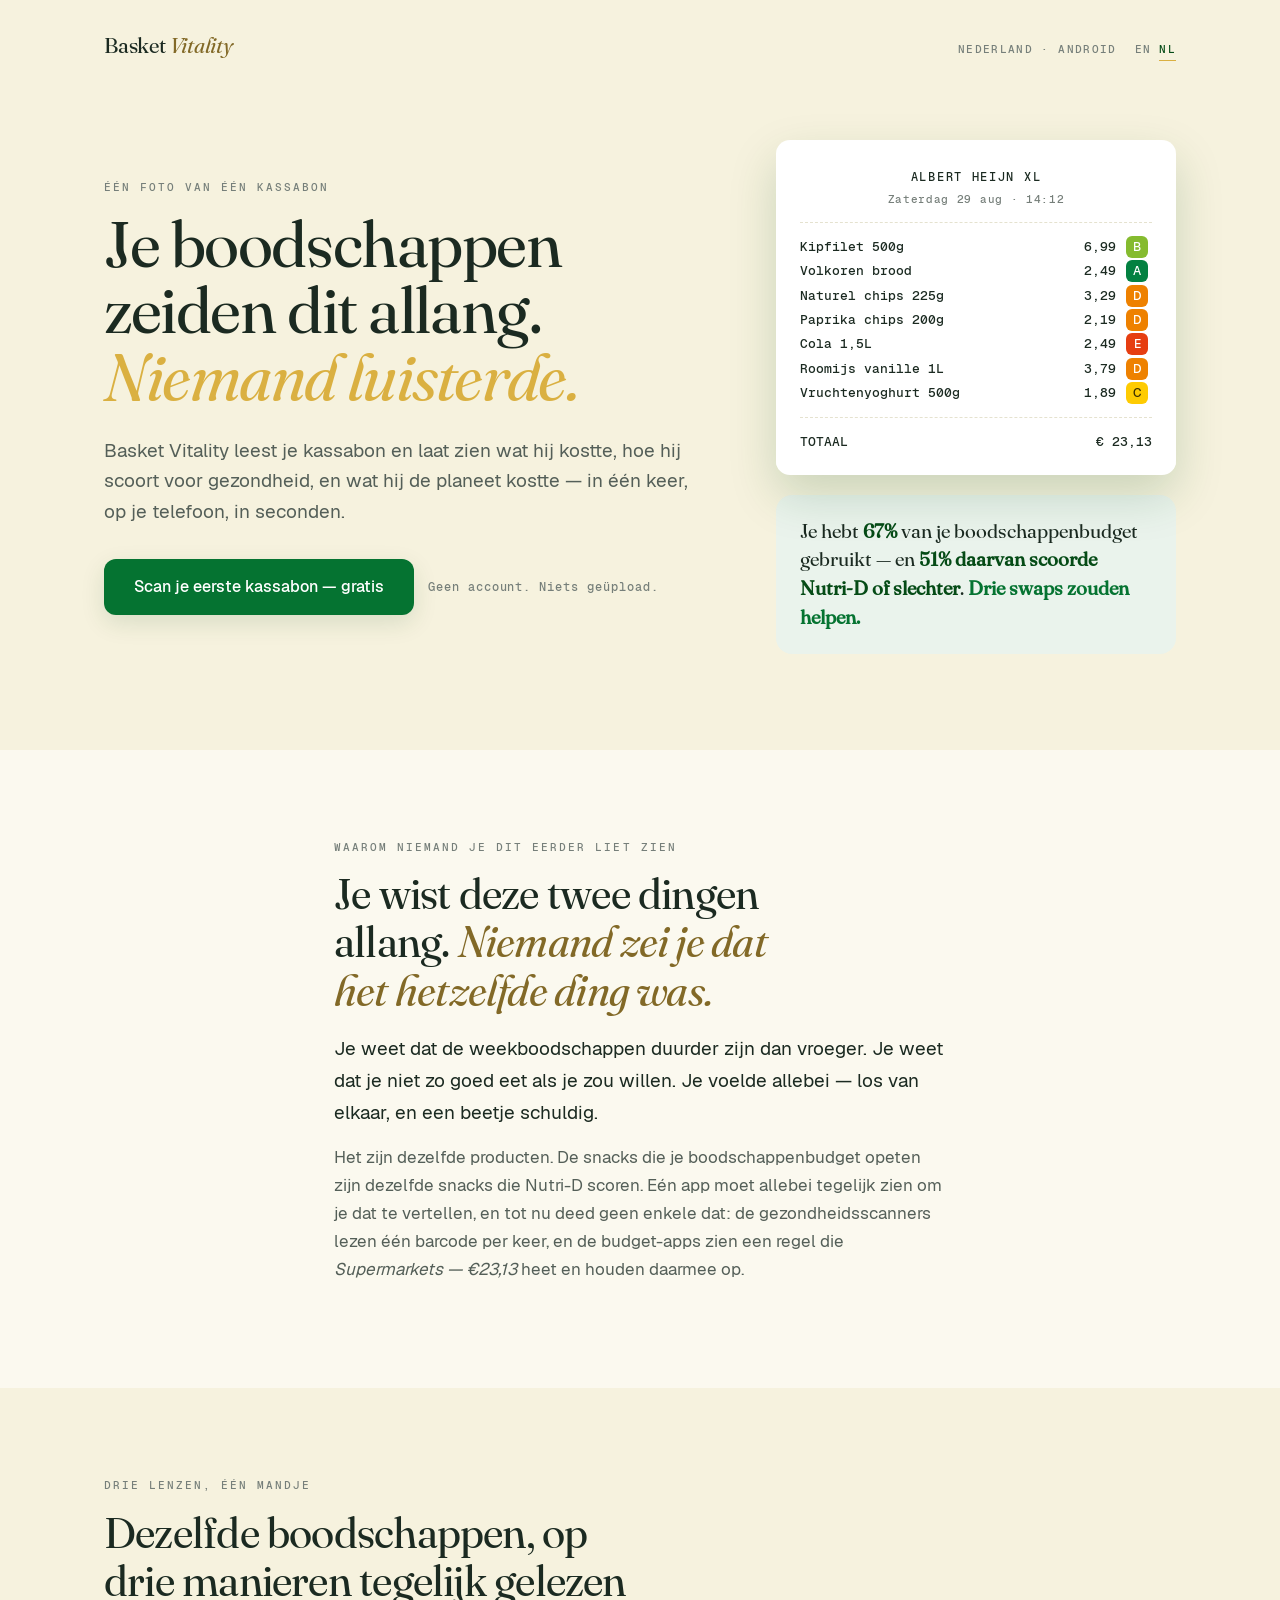
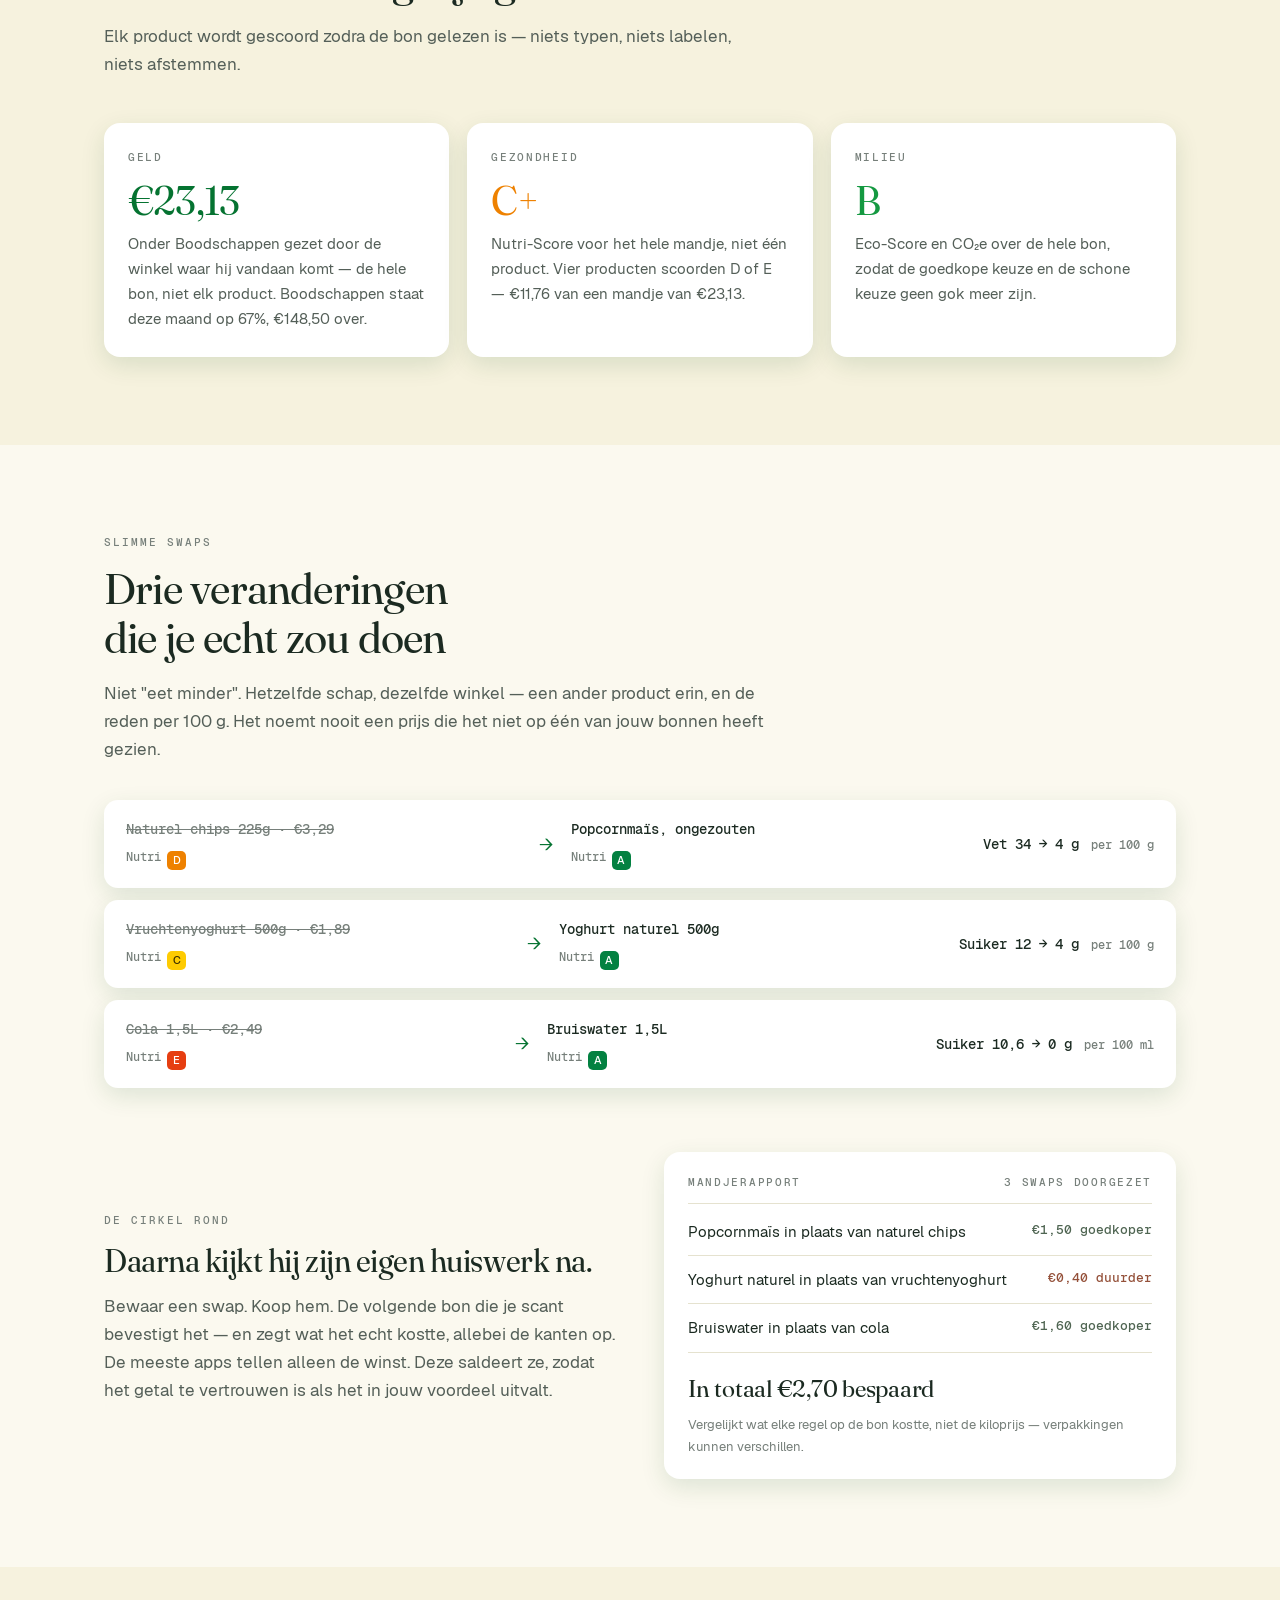
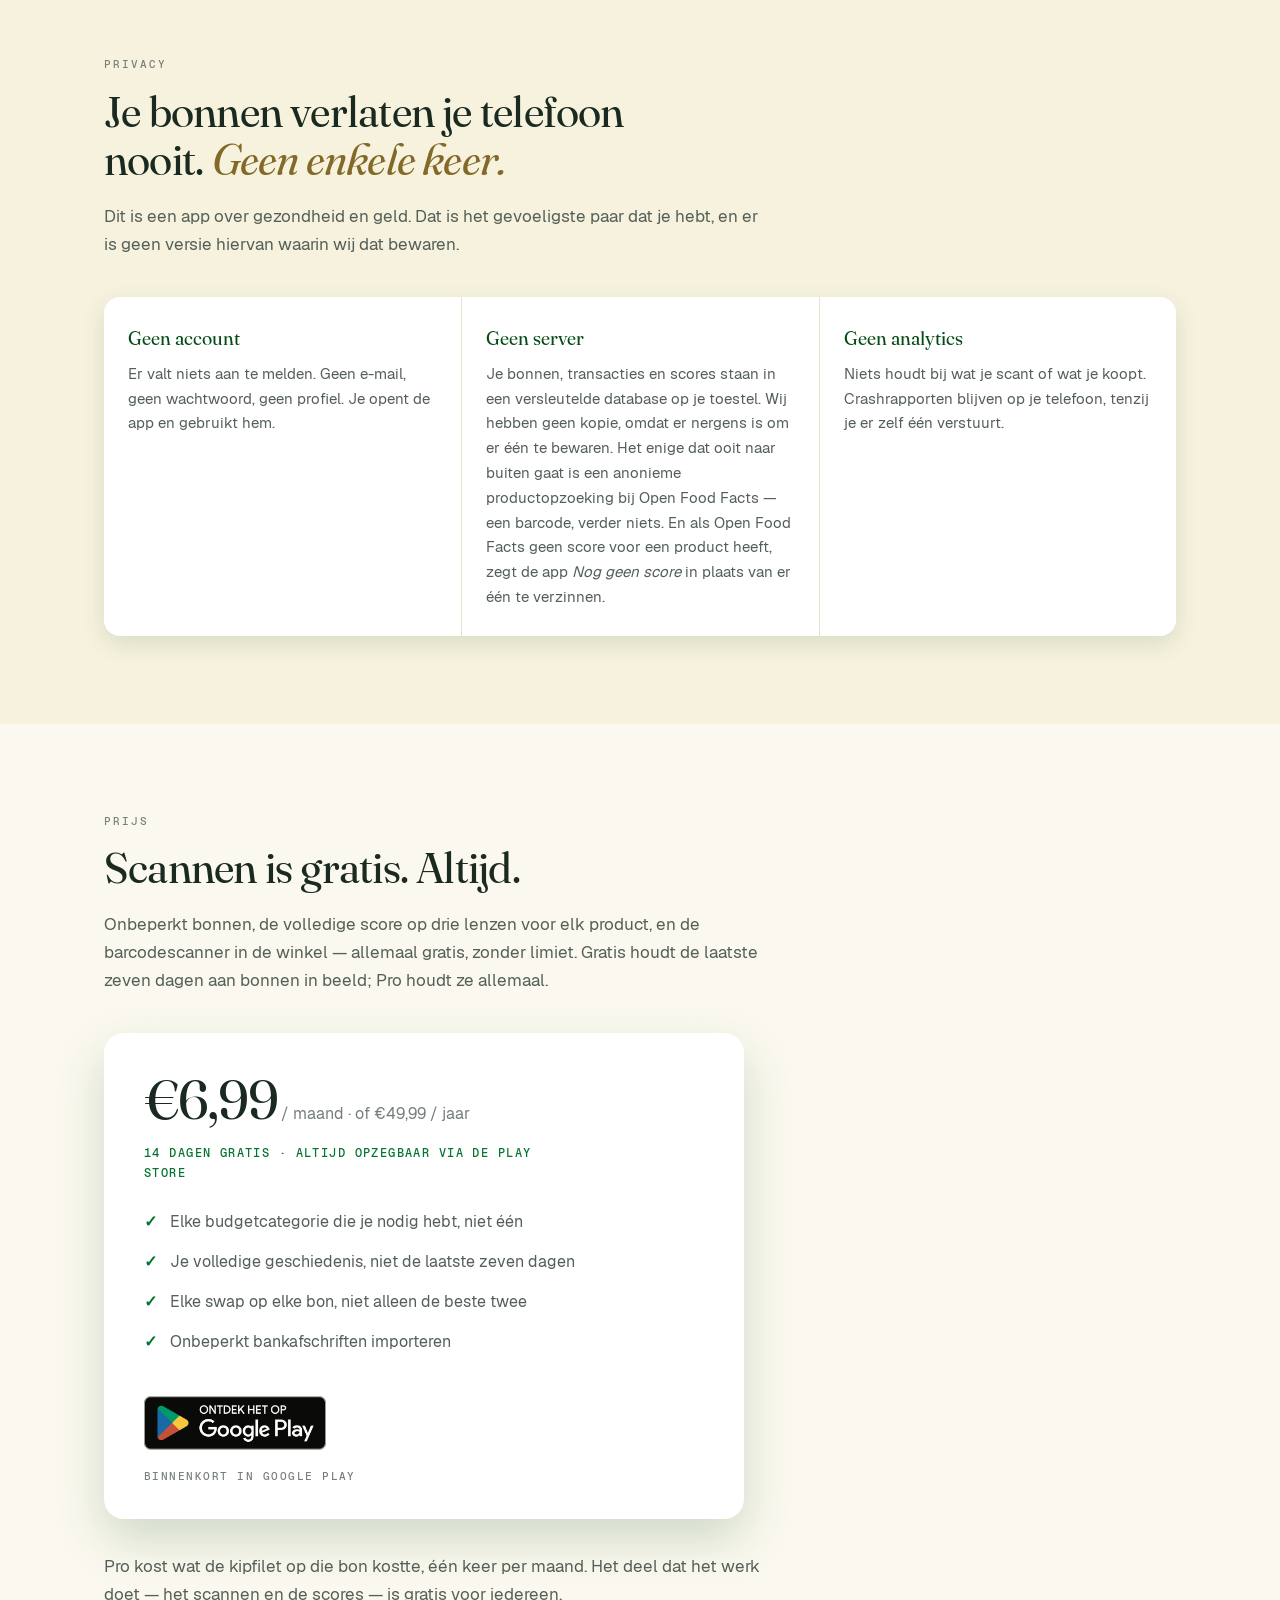
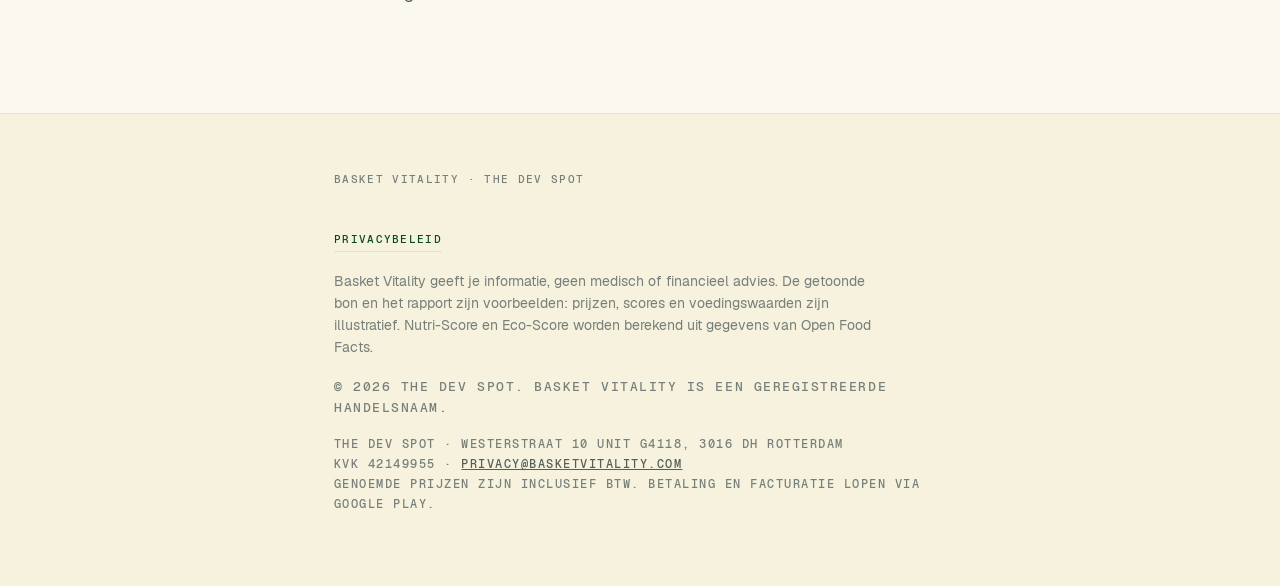
==== commit 0df593db: "Add business identification to the footer (Art. 3:15d BW) (HOM-864) Dutch law implementing the EU E-" ====
--- a/nl/index.html
+++ b/nl/index.html
@@ -136,6 +136,14 @@
     text-transform:uppercase; color:var(--ink-muted);
   }
 
+  /* ══ business identification (Art. 3:15d BW) ══
+     Dutch law requires a provider of an information society service to make its
+     name, geographic address, contact details, KVK number and VAT number
+     easily, directly and permanently accessible. Permanently = on every page,
+     which is why this sits in the shared footer rather than on an about page. */
+  .legal { font-size:0.78rem; line-height:1.6; color:var(--ink-muted); margin:16px 0 0; }
+  .legal a { color:var(--ink-subtle); }
+
   /* ══ footer links ══ */
   .footer-links { display:flex; gap:20px; margin:14px 0 18px; flex-wrap:wrap; }
   .footer-links a {
@@ -536,6 +544,13 @@
     </nav>
     <p class="fine">Basket Vitality geeft je informatie, geen medisch of financieel advies. De getoonde bon en het rapport zijn voorbeelden: prijzen, scores en voedingswaarden zijn illustratief. Nutri-Score en Eco-Score worden berekend uit gegevens van Open Food Facts.</p>
     <p class="copyright">© 2026 The Dev Spot. Basket Vitality is een geregistreerde handelsnaam.</p>
+    <p class="legal">
+      The Dev Spot · Westerstraat 10 UNIT G4118, 3016 DH Rotterdam
+      <br>
+      KvK 42149955 · <a href="mailto:privacy@basketvitality.com">privacy@basketvitality.com</a><br>
+      <!-- TODO (legal): btw-identificatienummer toevoegen — zie de Engelse pagina. -->
+      Genoemde prijzen zijn inclusief btw. Betaling en facturatie lopen via Google Play.
+    </p>
   </div>
 </footer>
 
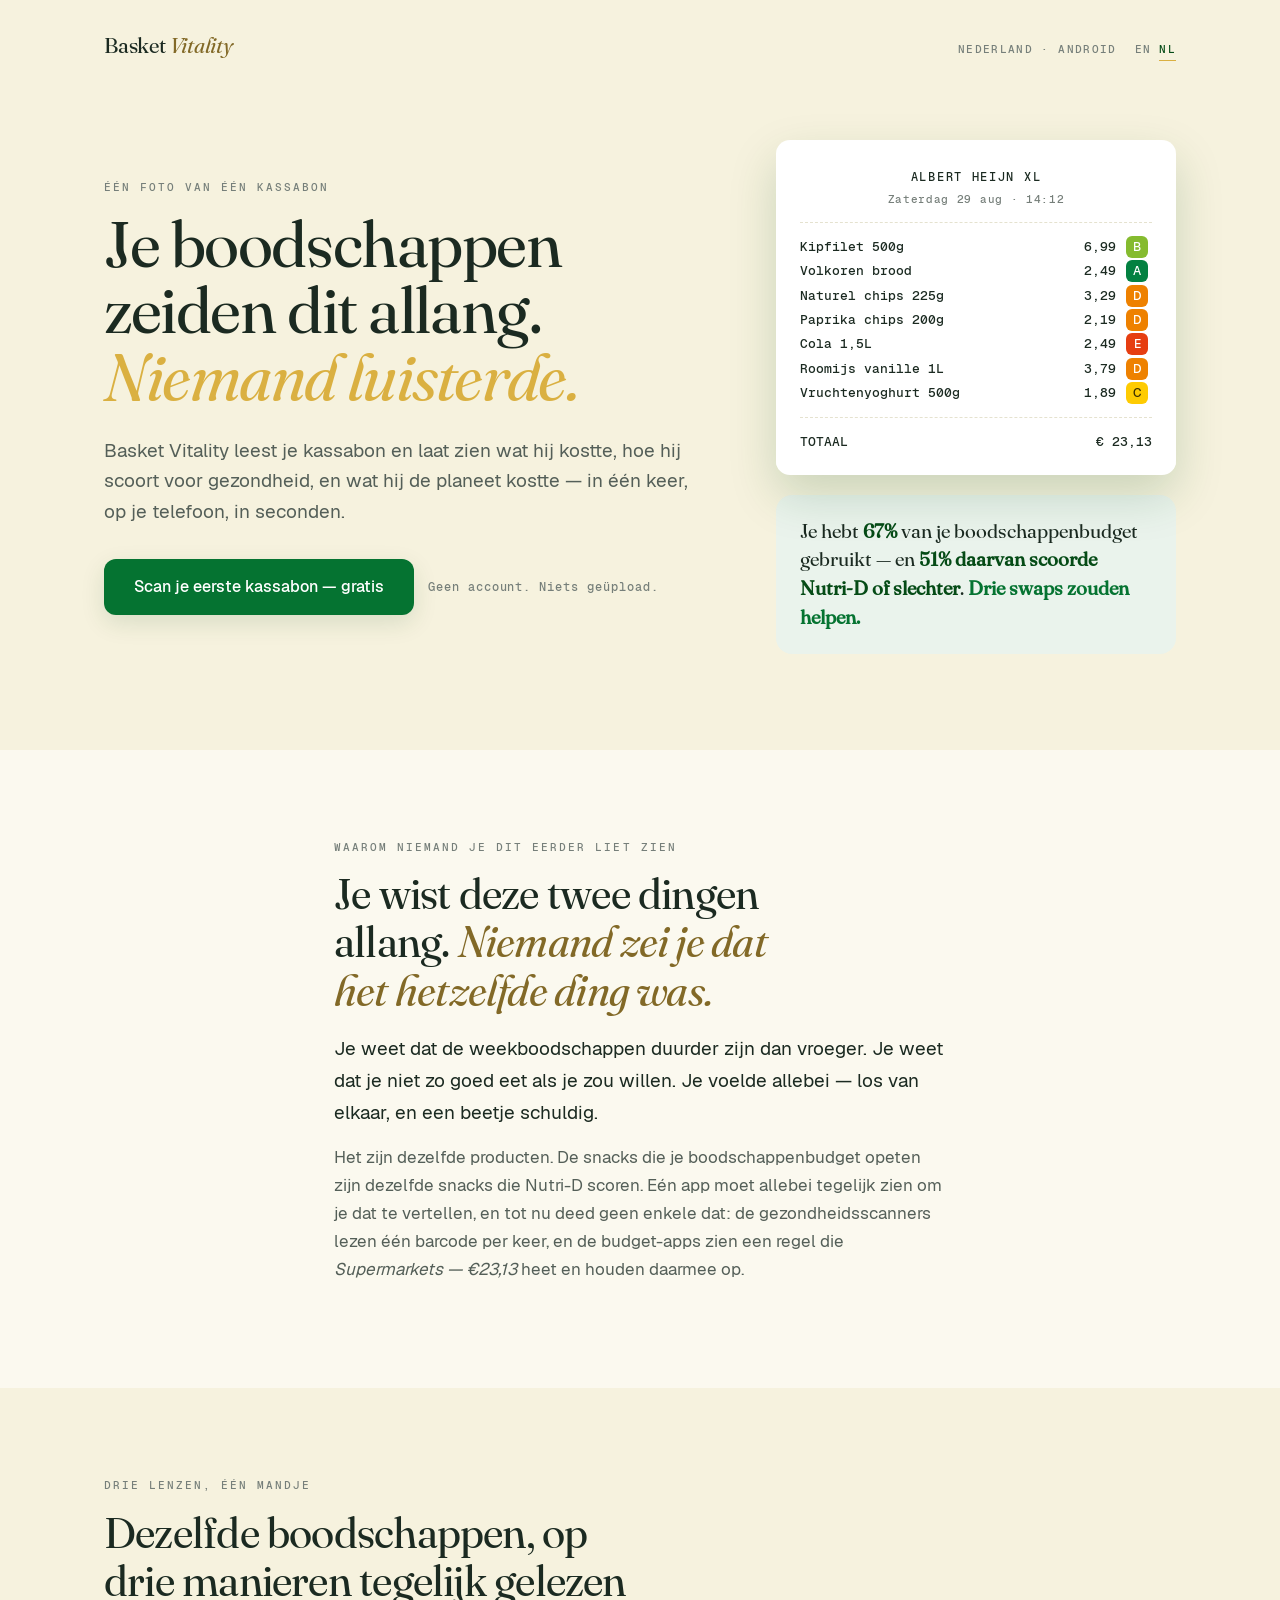
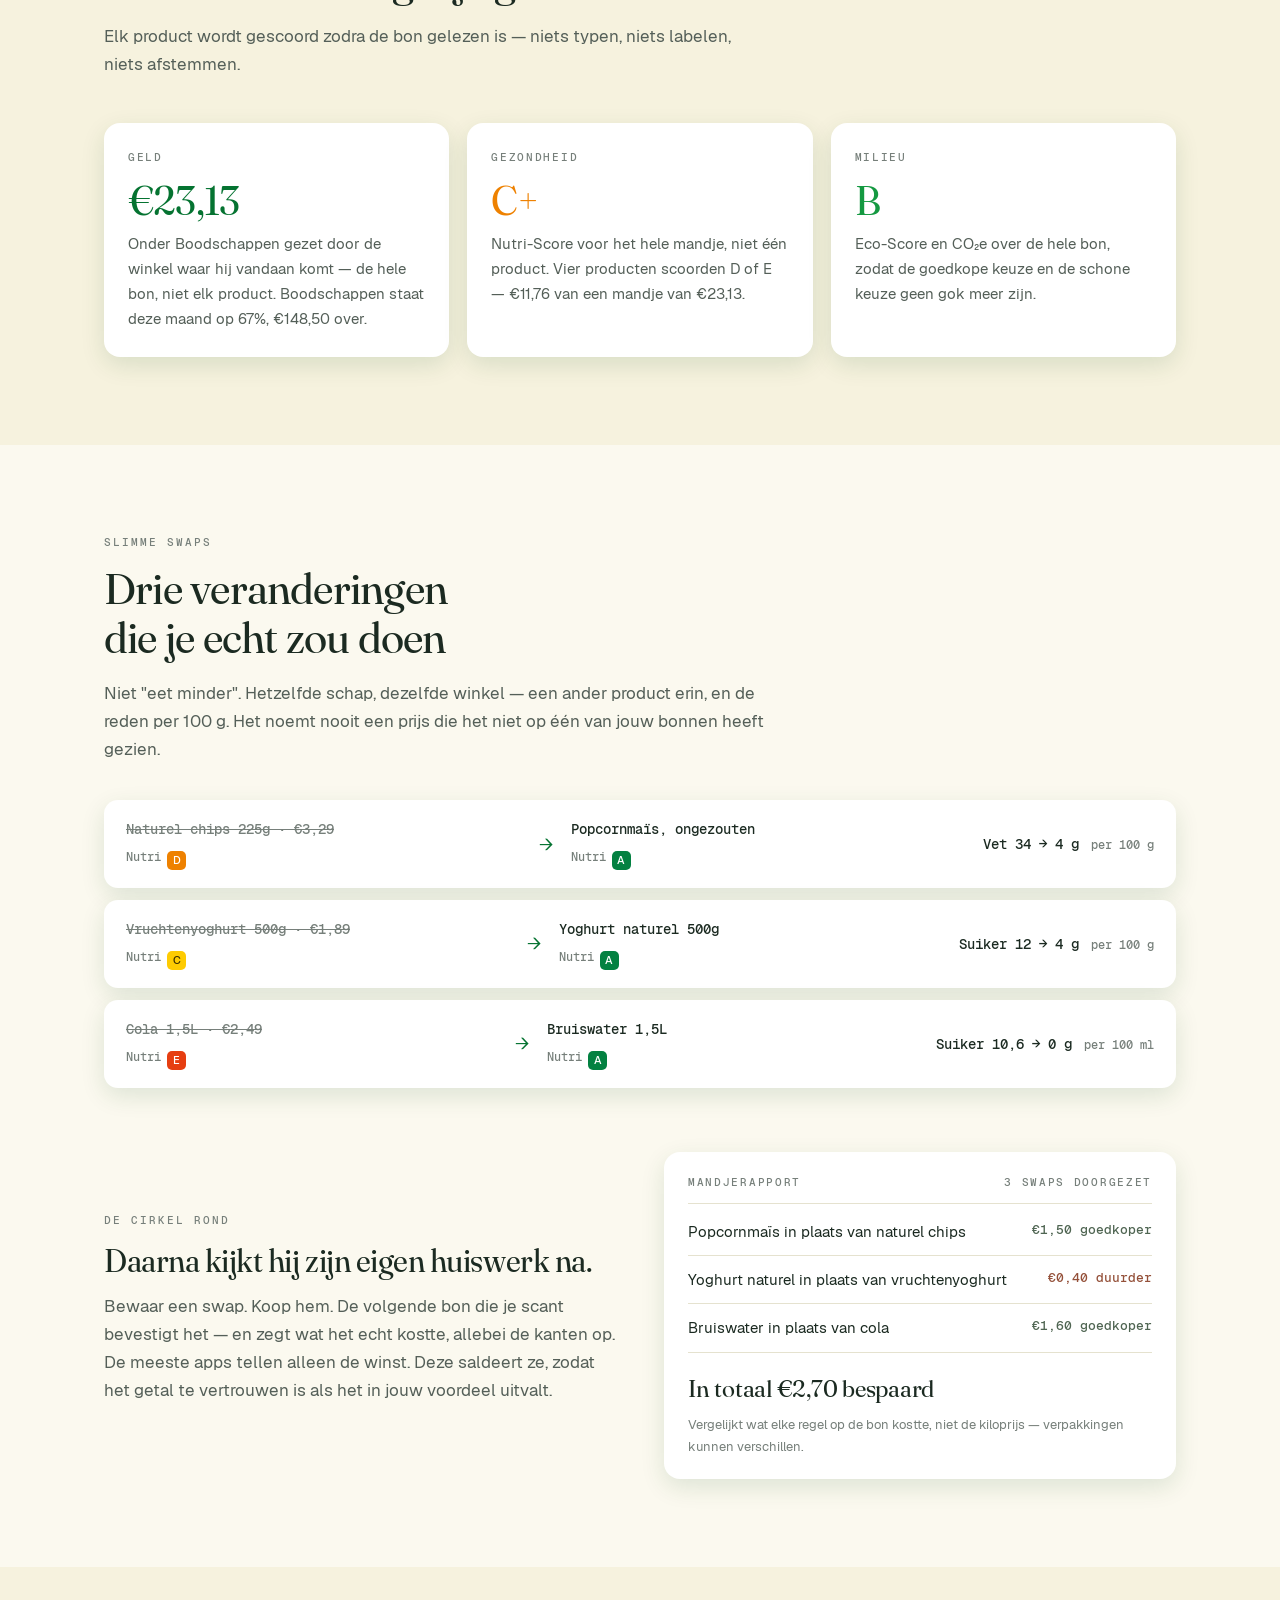
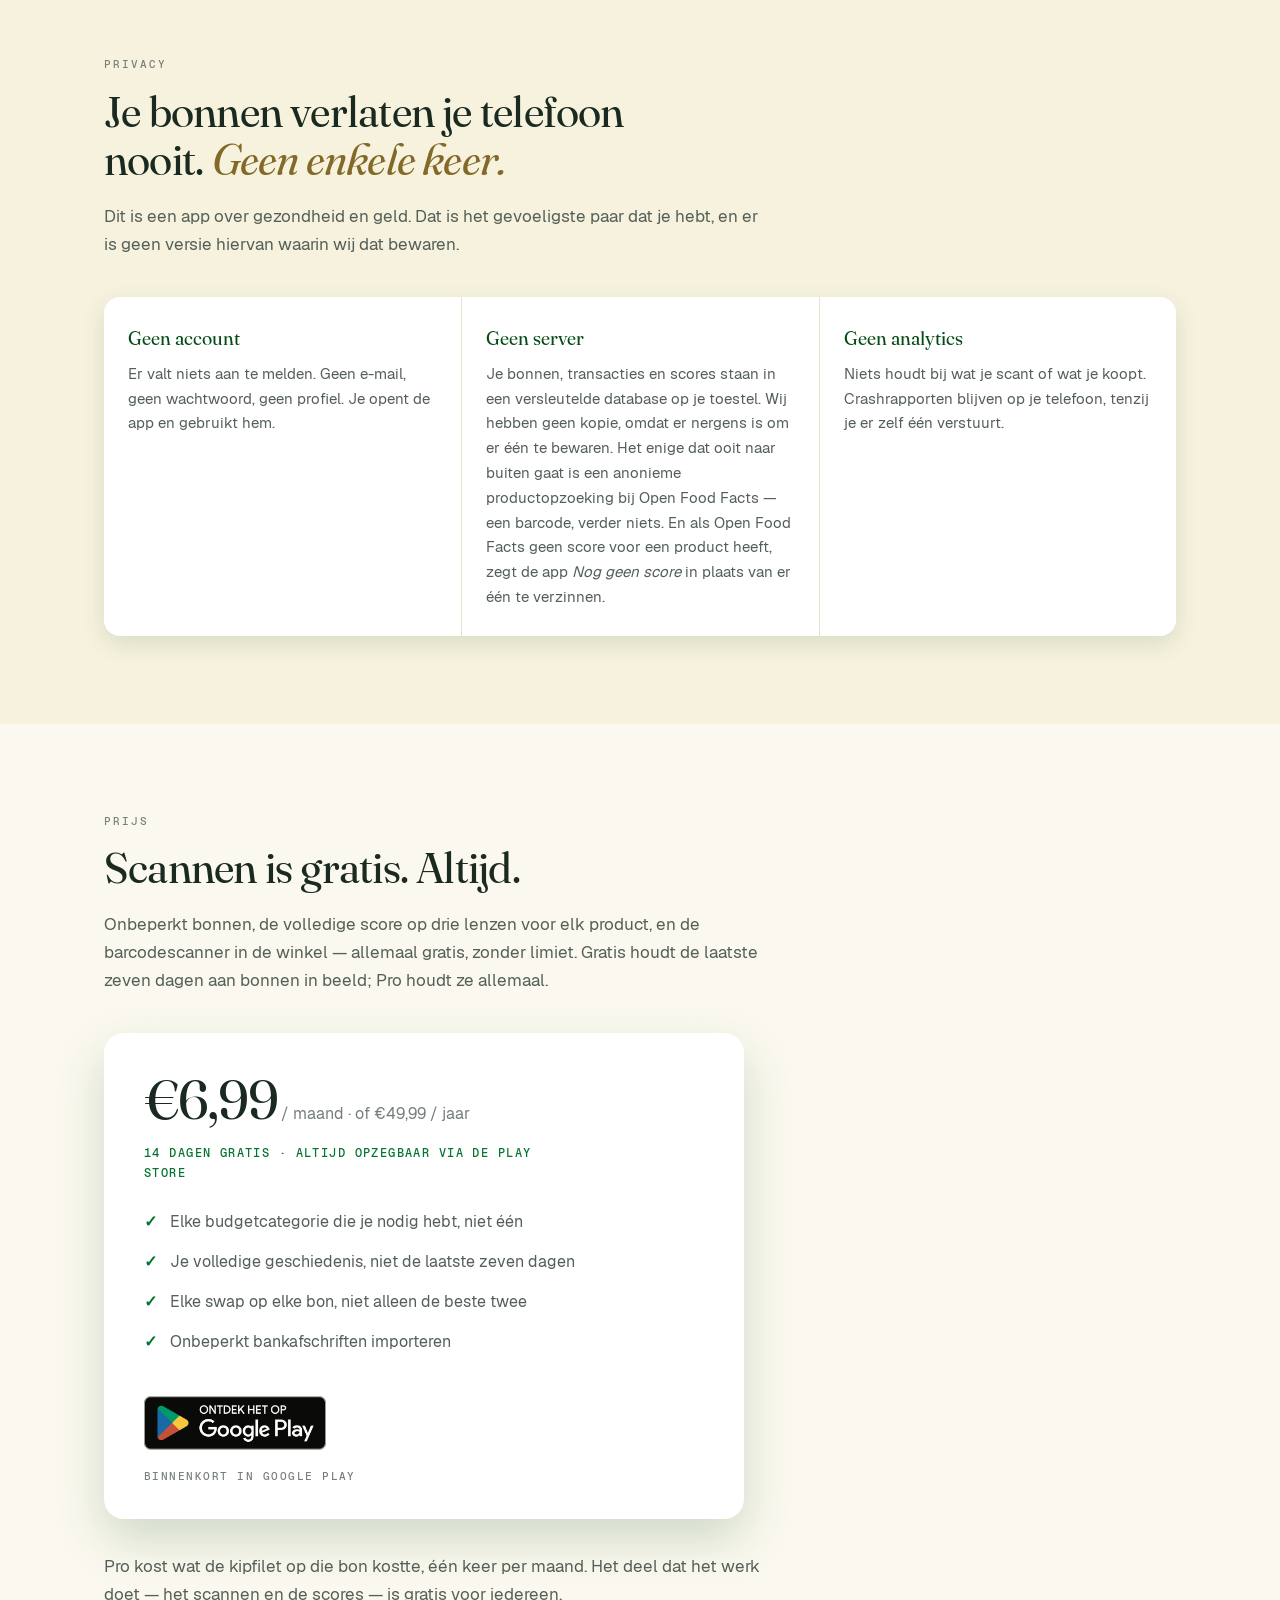
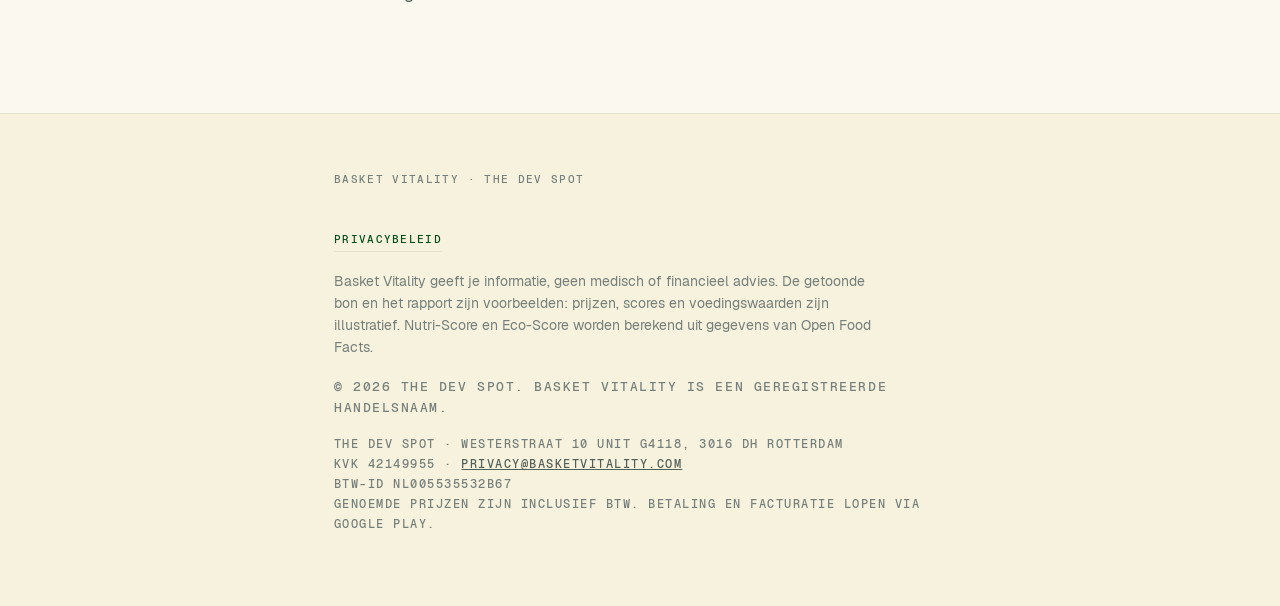
==== commit 683a4b78: "Add the btw-identificatienummer to the footer, completing Art. 3:15d BW Frank supplied it, so the co" ====
--- a/nl/index.html
+++ b/nl/index.html
@@ -548,7 +548,9 @@
       The Dev Spot · Westerstraat 10 UNIT G4118, 3016 DH Rotterdam
       <br>
       KvK 42149955 · <a href="mailto:privacy@basketvitality.com">privacy@basketvitality.com</a><br>
-      <!-- TODO (legal): btw-identificatienummer toevoegen — zie de Engelse pagina. -->
+      <!-- ⚠️ btw-identificatienummer, niet het omzetbelastingnummer — zie de
+           Engelse pagina voor waarom dat verschil ertoe doet. -->
+      Btw-id NL005535532B67<br>
       Genoemde prijzen zijn inclusief btw. Betaling en facturatie lopen via Google Play.
     </p>
   </div>
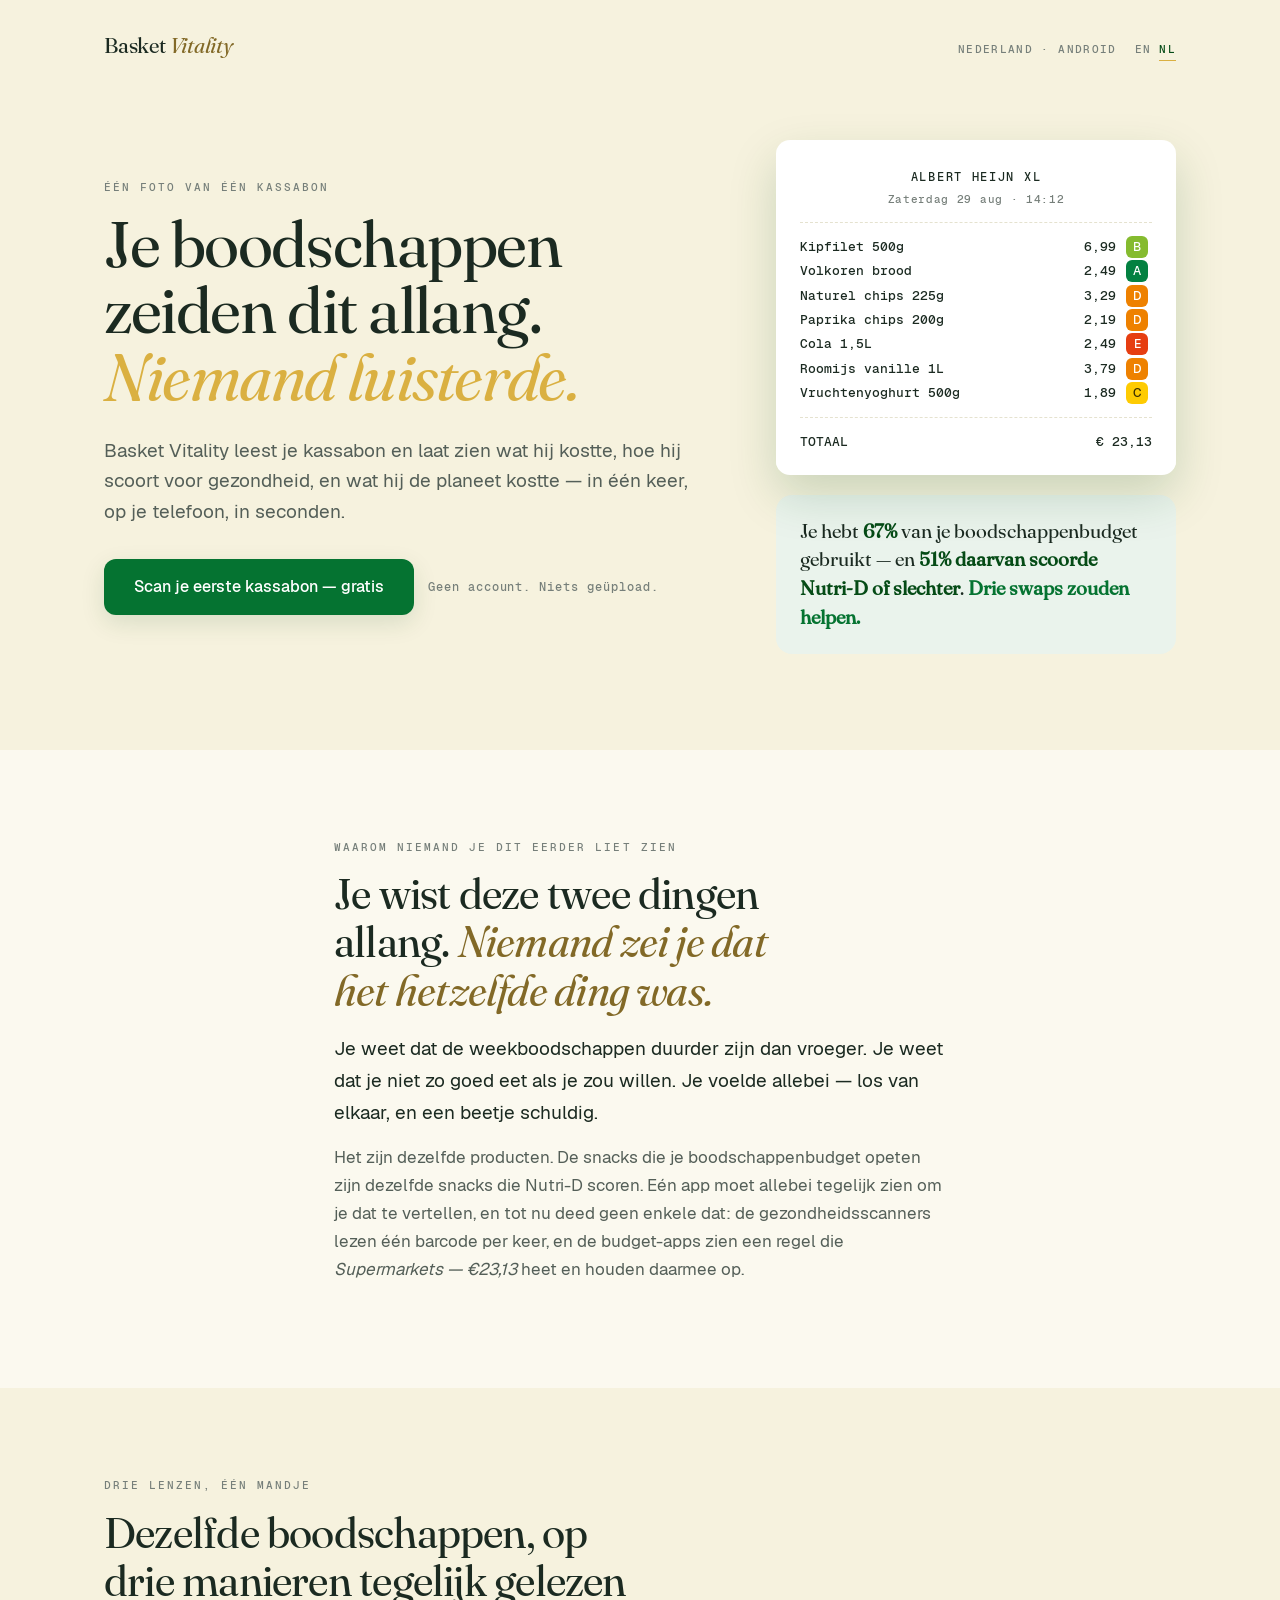
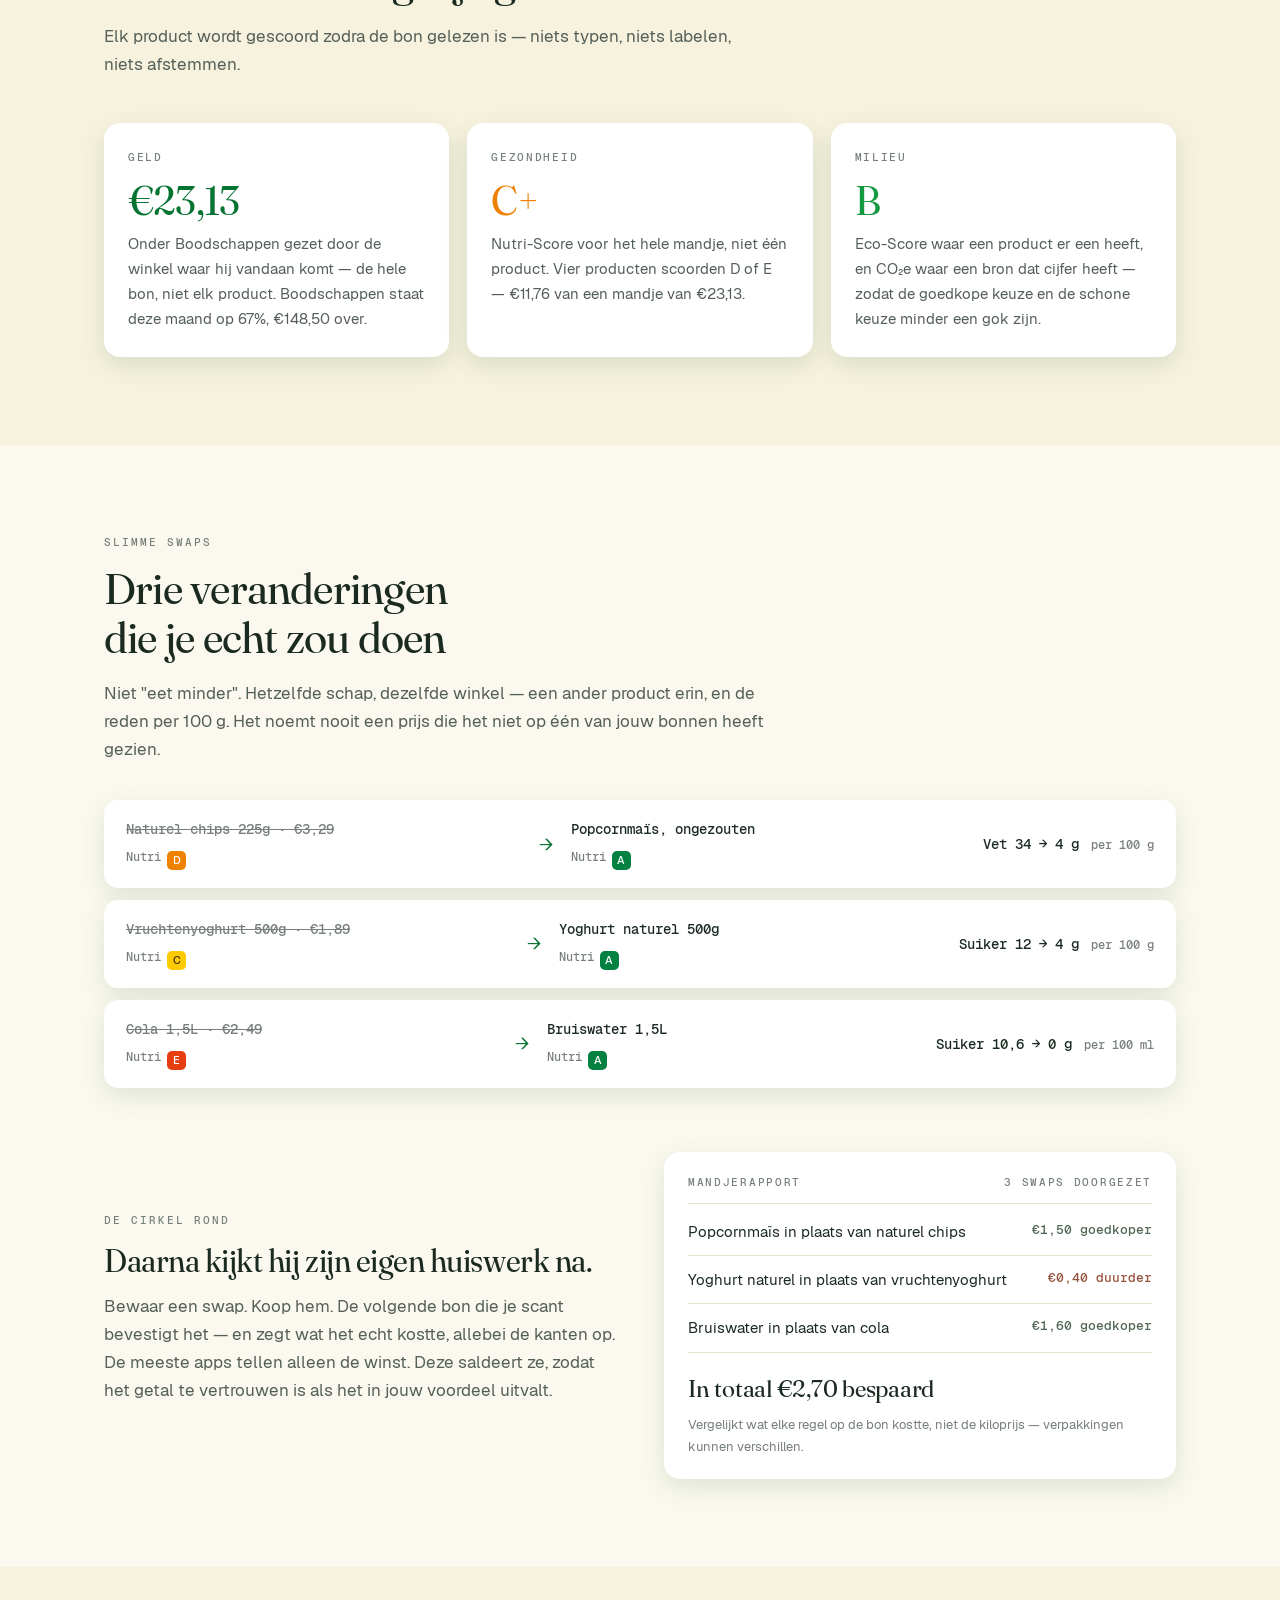
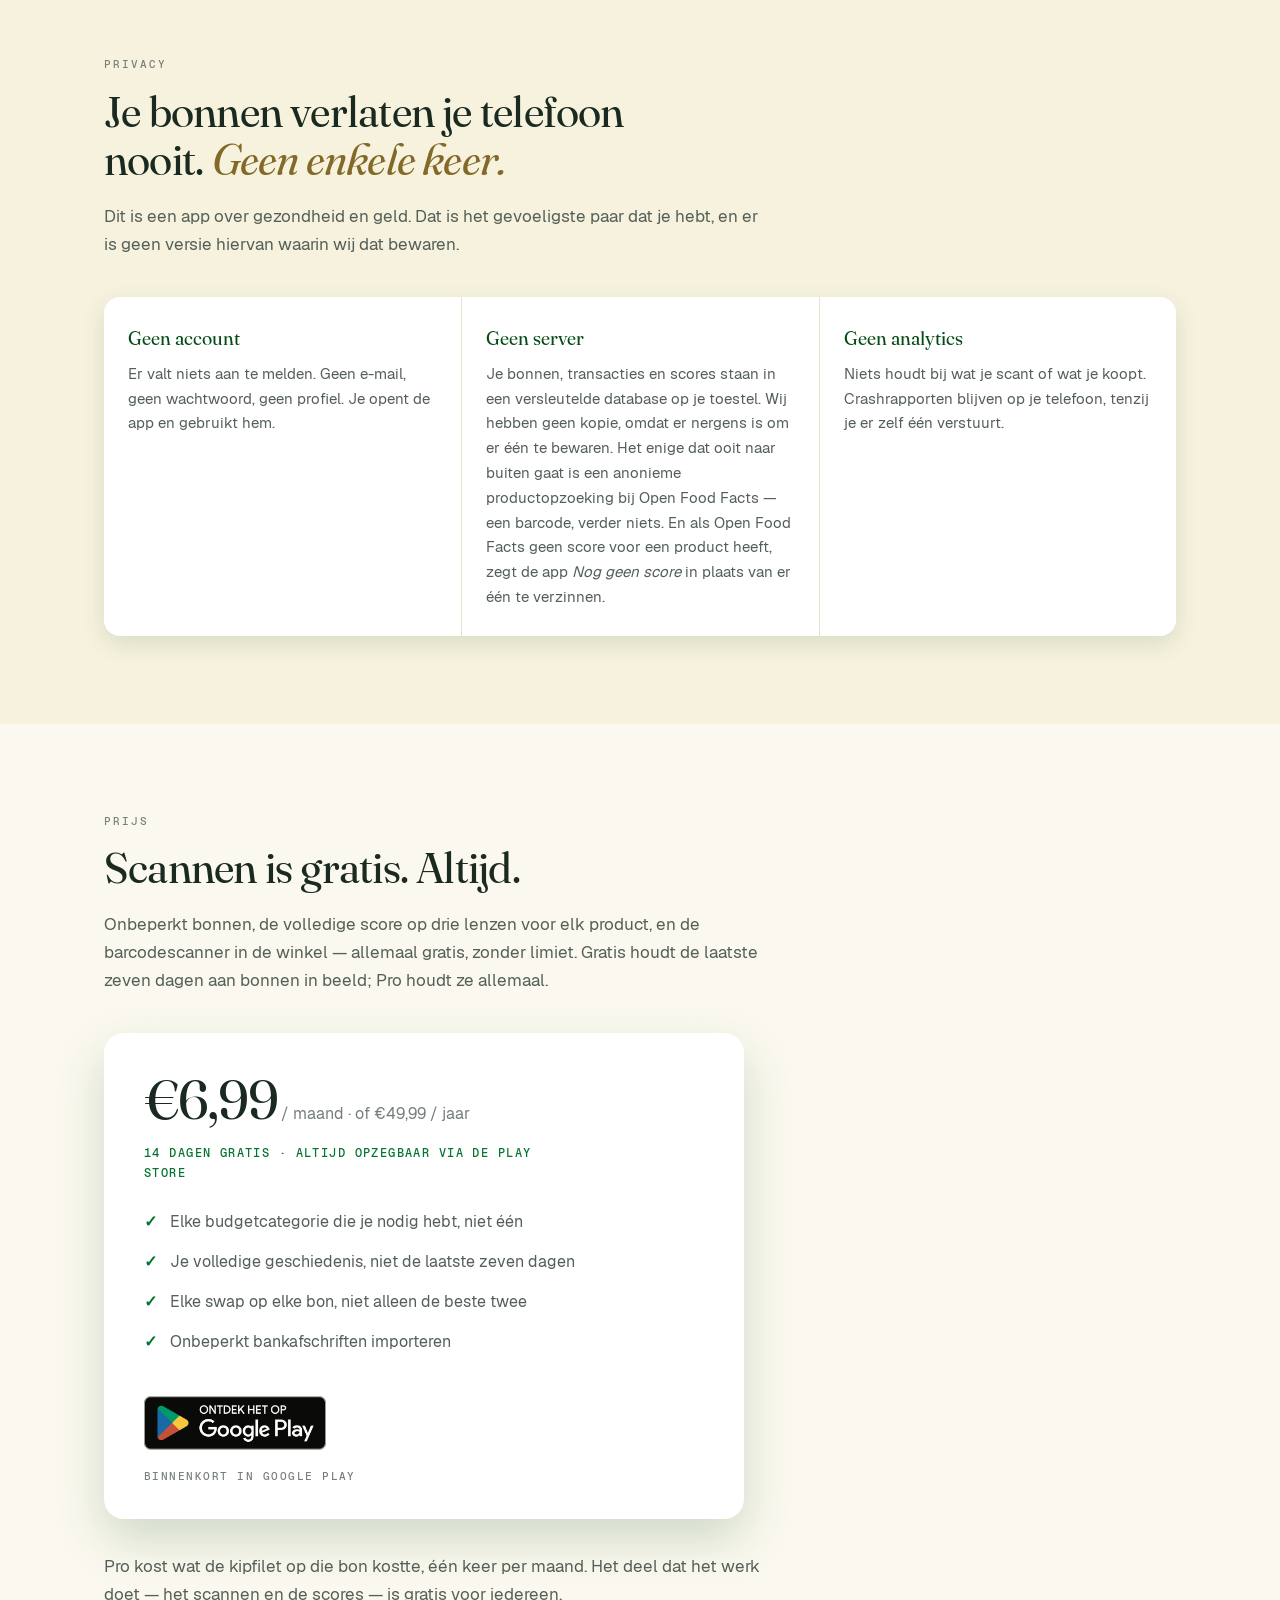
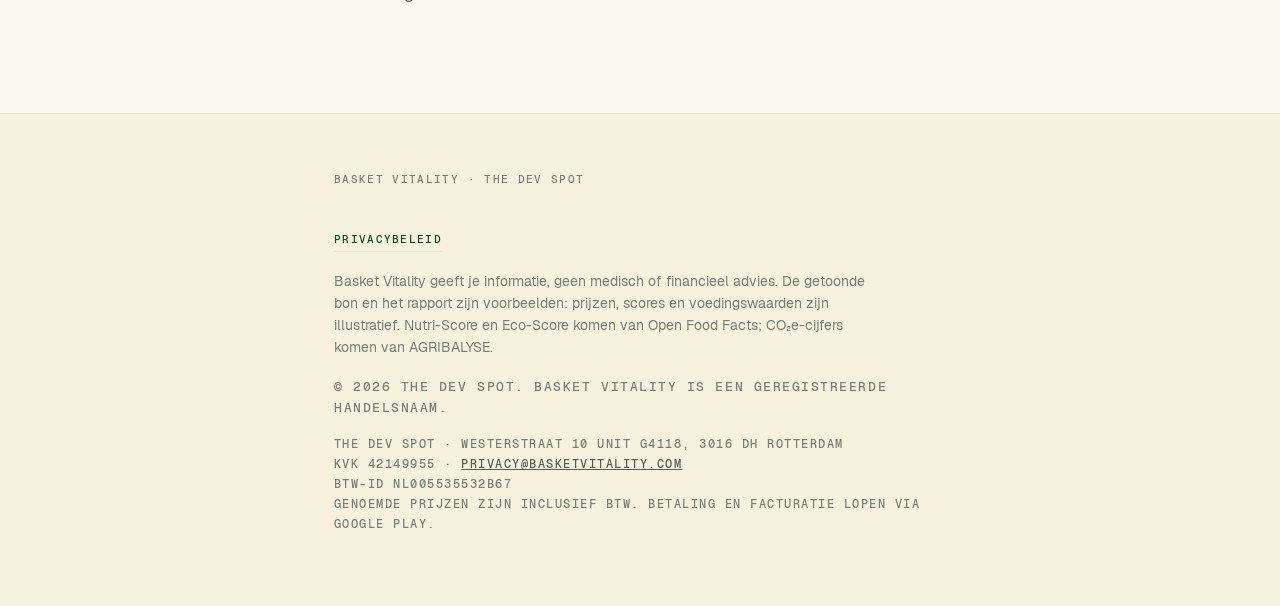
==== commit bc1f9479: "Say what the eco lens actually does, in both locales (HOM-864) The page claimed "Eco-Score and CO2e " ====
--- a/nl/index.html
+++ b/nl/index.html
@@ -425,7 +425,7 @@
       <div class="lens eco">
         <span class="tag">Milieu</span>
         <span class="big">B</span>
-        <p>Eco-Score en CO₂e over de hele bon, zodat de goedkope keuze en de schone keuze geen gok meer zijn.</p>
+        <p>Eco-Score waar een product er een heeft, en CO₂e waar een bron dat cijfer heeft — zodat de goedkope keuze en de schone keuze minder een gok zijn.</p>
       </div>
     </div>
   </div>
@@ -542,7 +542,7 @@
     <nav class="footer-links" aria-label="Footer">
       <a href="/privacy/">Privacybeleid</a>
     </nav>
-    <p class="fine">Basket Vitality geeft je informatie, geen medisch of financieel advies. De getoonde bon en het rapport zijn voorbeelden: prijzen, scores en voedingswaarden zijn illustratief. Nutri-Score en Eco-Score worden berekend uit gegevens van Open Food Facts.</p>
+    <p class="fine">Basket Vitality geeft je informatie, geen medisch of financieel advies. De getoonde bon en het rapport zijn voorbeelden: prijzen, scores en voedingswaarden zijn illustratief. Nutri-Score en Eco-Score komen van Open Food Facts; CO₂e-cijfers komen van AGRIBALYSE.</p>
     <p class="copyright">© 2026 The Dev Spot. Basket Vitality is een geregistreerde handelsnaam.</p>
     <p class="legal">
       The Dev Spot · Westerstraat 10 UNIT G4118, 3016 DH Rotterdam
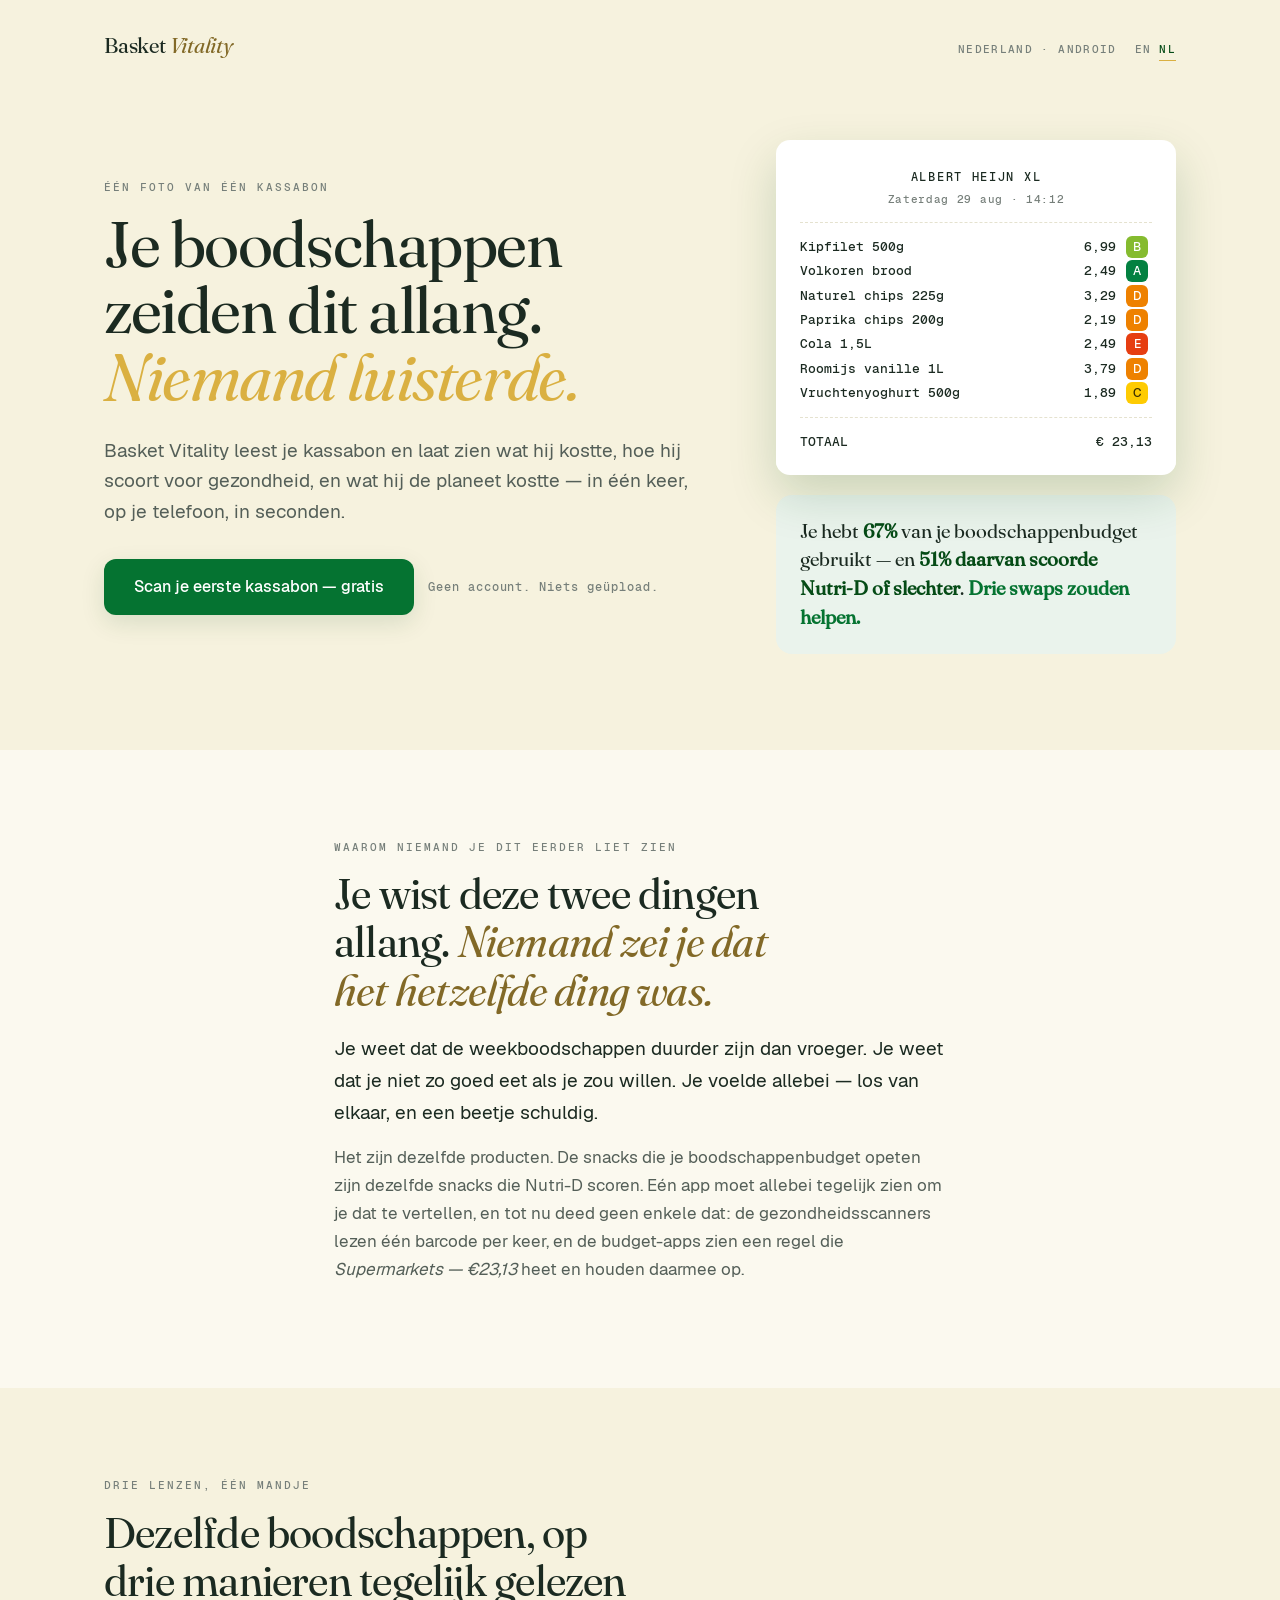
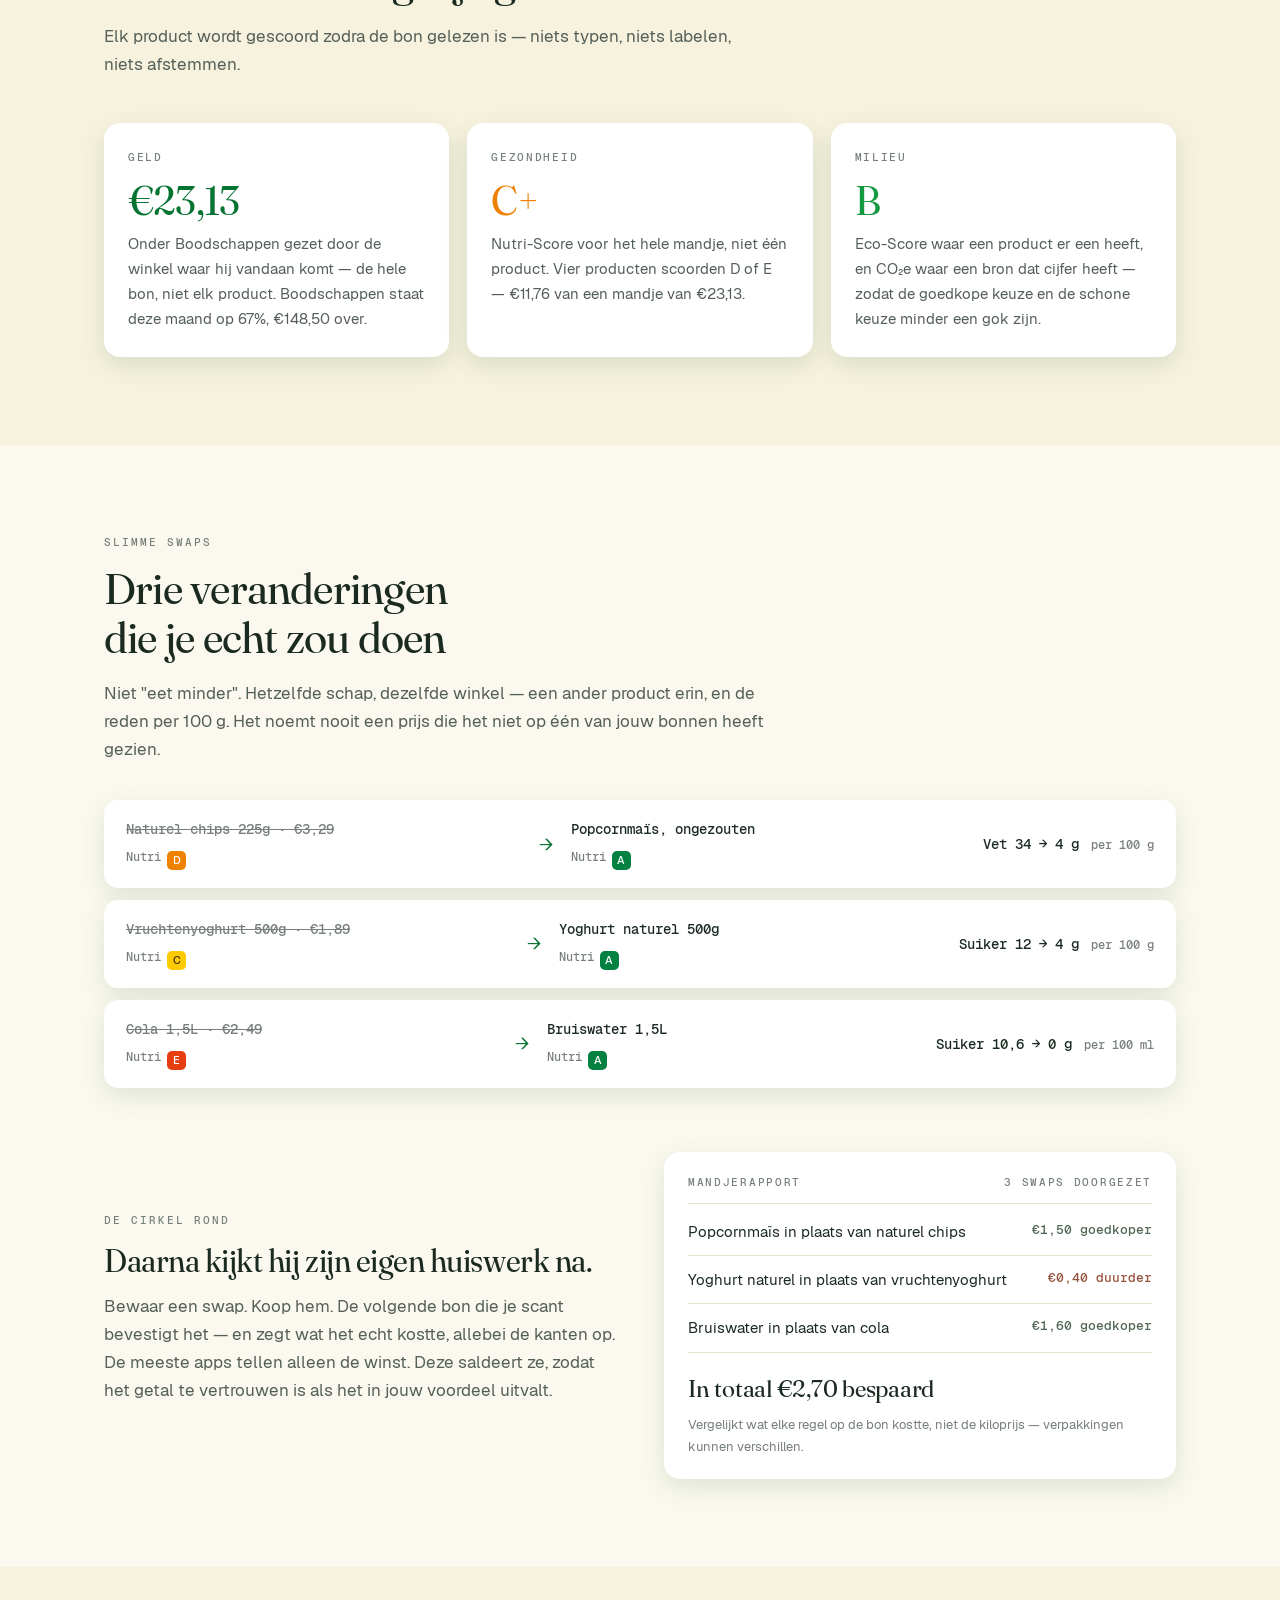
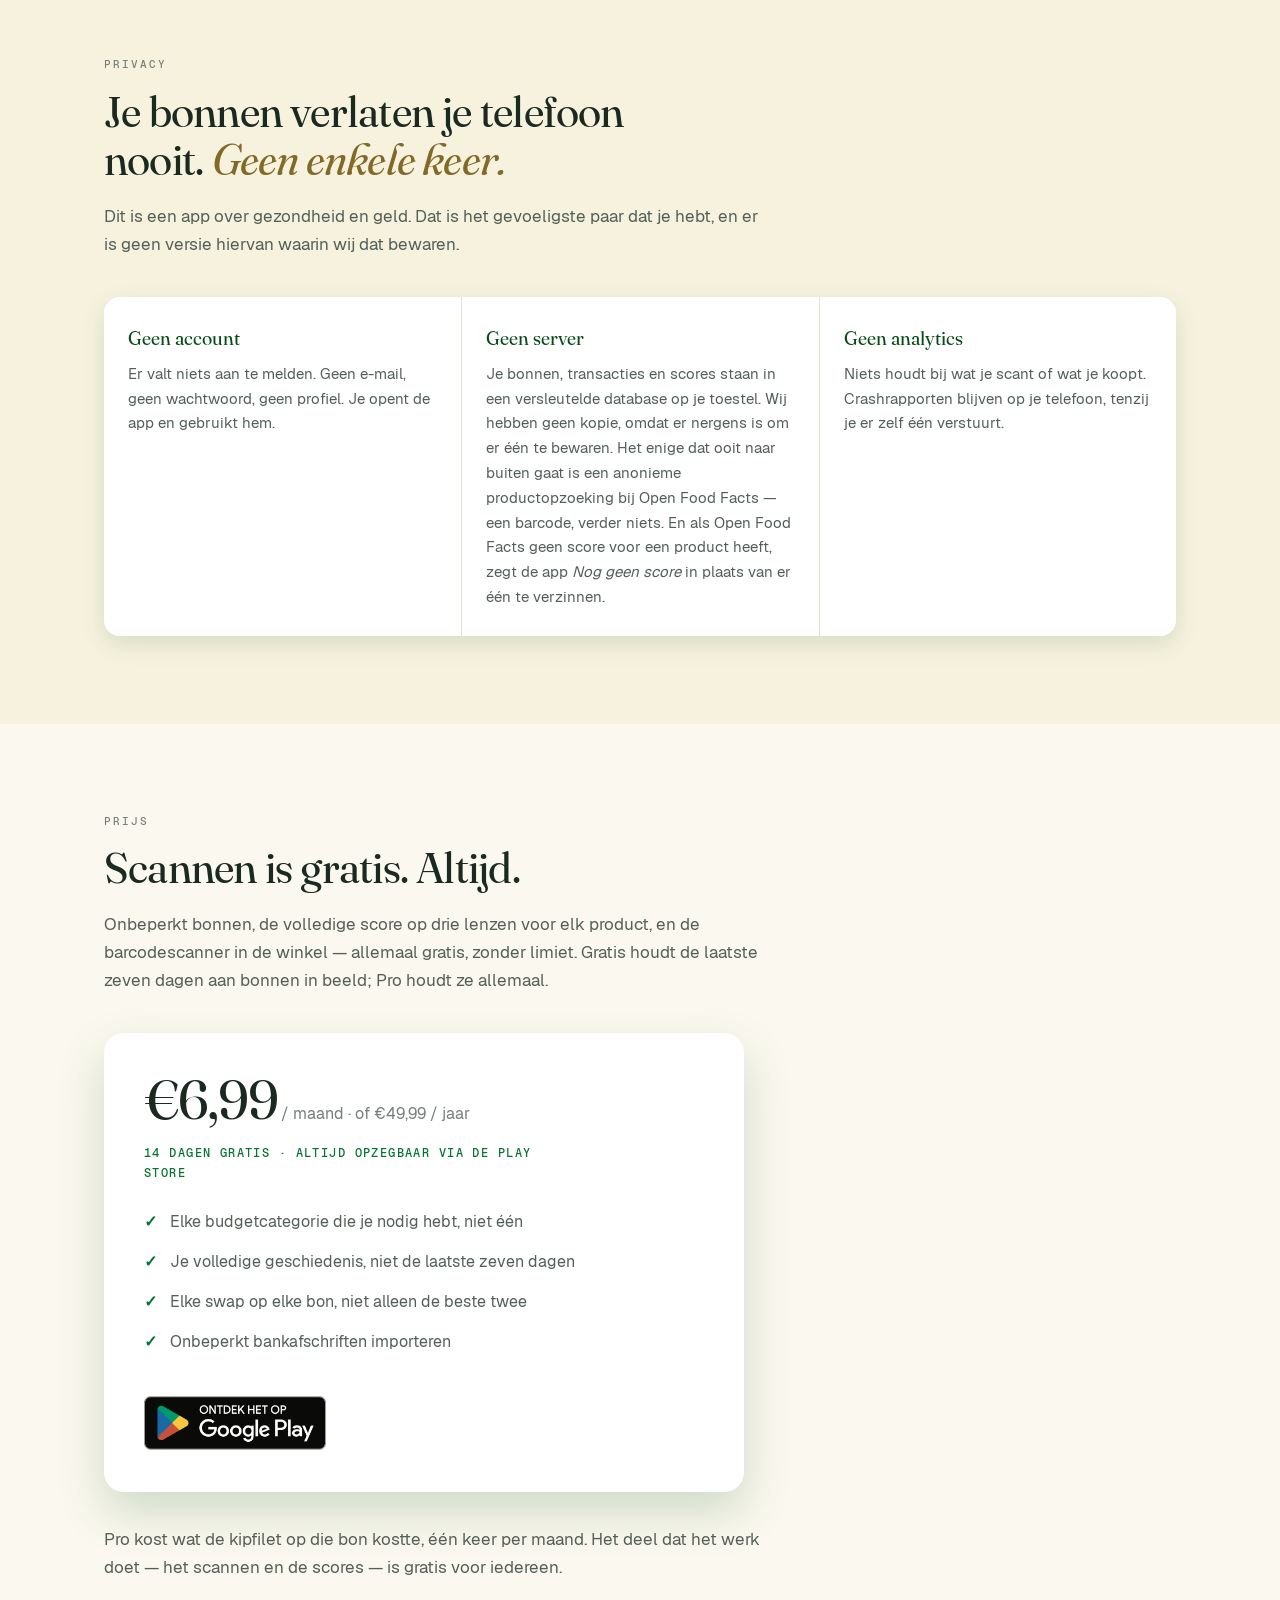
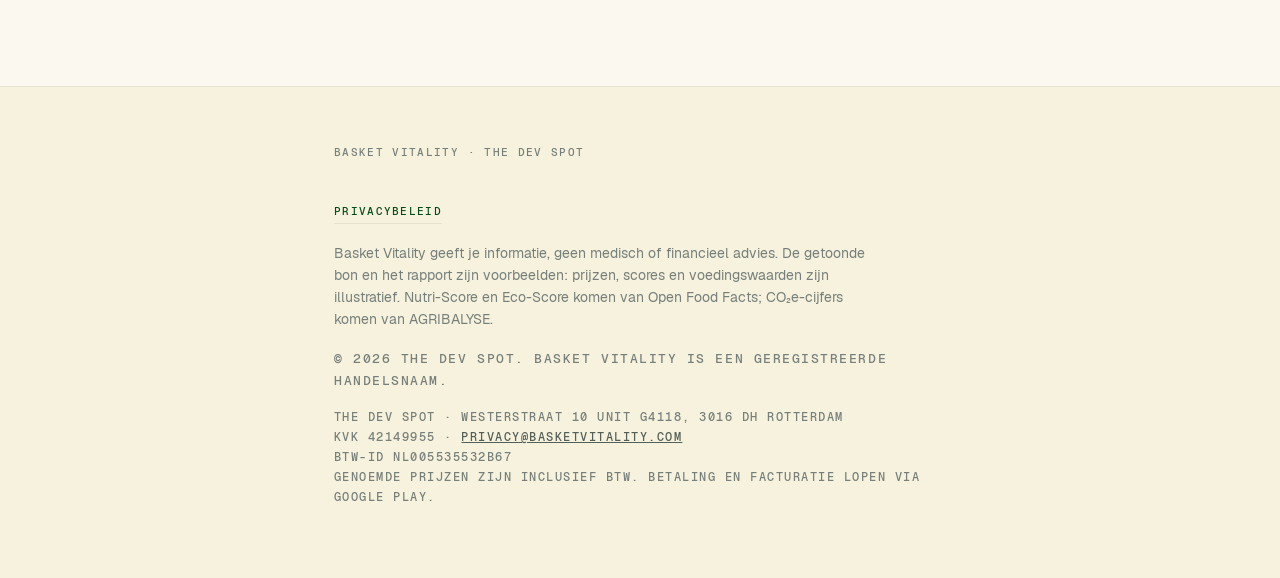
==== commit 7b13b9c4: "The Play badge is a link now — the app is live (HOM-1212) Production cleared review and the listing " ====
--- a/nl/index.html
+++ b/nl/index.html
@@ -127,14 +127,11 @@
   /* ══ Google Play badge ══
      Self-hosted on purpose. The CSP is img-src 'self', so hot-linking Google's
      copy would be blocked — and hosting it is what Google's own guidelines
-     expect anyway. The artwork is unmodified: the pre-launch state is said in
-     the caption, not by dimming the badge. */
+     expect anyway. The artwork is unmodified and links to the listing, which
+     went live 2026-09-11. */
   .badge-wrap { display:flex; flex-direction:column; align-items:flex-start; gap:10px; margin:4px 0 0; }
   .play-badge { display:block; width:182px; height:auto; }
-  .badge-note {
-    font-family:var(--mono); font-size:0.66rem; letter-spacing:0.14em;
-    text-transform:uppercase; color:var(--ink-muted);
-  }
+  .play-link { display:inline-block; text-decoration:none; }
 
   /* ══ business identification (Art. 3:15d BW) ══
      Dutch law requires a provider of an information society service to make its
@@ -519,14 +516,10 @@
         <li>Elke swap op elke bon, niet alleen de beste twee</li>
         <li>Onbeperkt bankafschriften importeren</li>
       </ul>
-      <!-- LAUNCH SWAP: when Production publishes, wrap the <img> below in
-           <a href="https://play.google.com/store/apps/details?id=com.thedevspot.basketvitality"> ... </a>
-           and delete the .badge-note line. The badge is deliberately NOT a link
-           yet: there is no listing, and a badge pointing at a 404 is worse than
-           a badge that says it is coming. -->
       <div class="badge-wrap">
-        <img class="play-badge" src="/play-badge-nl.png" alt="Ontdek het op Google Play" width="182" height="70">
-        <span class="badge-note">Binnenkort in Google Play</span>
+        <a class="play-link" href="https://play.google.com/store/apps/details?id=com.thedevspot.basketvitality">
+          <img class="play-badge" src="/play-badge-nl.png" alt="Ontdek het op Google Play" width="182" height="70">
+        </a>
       </div>
     </div>
 
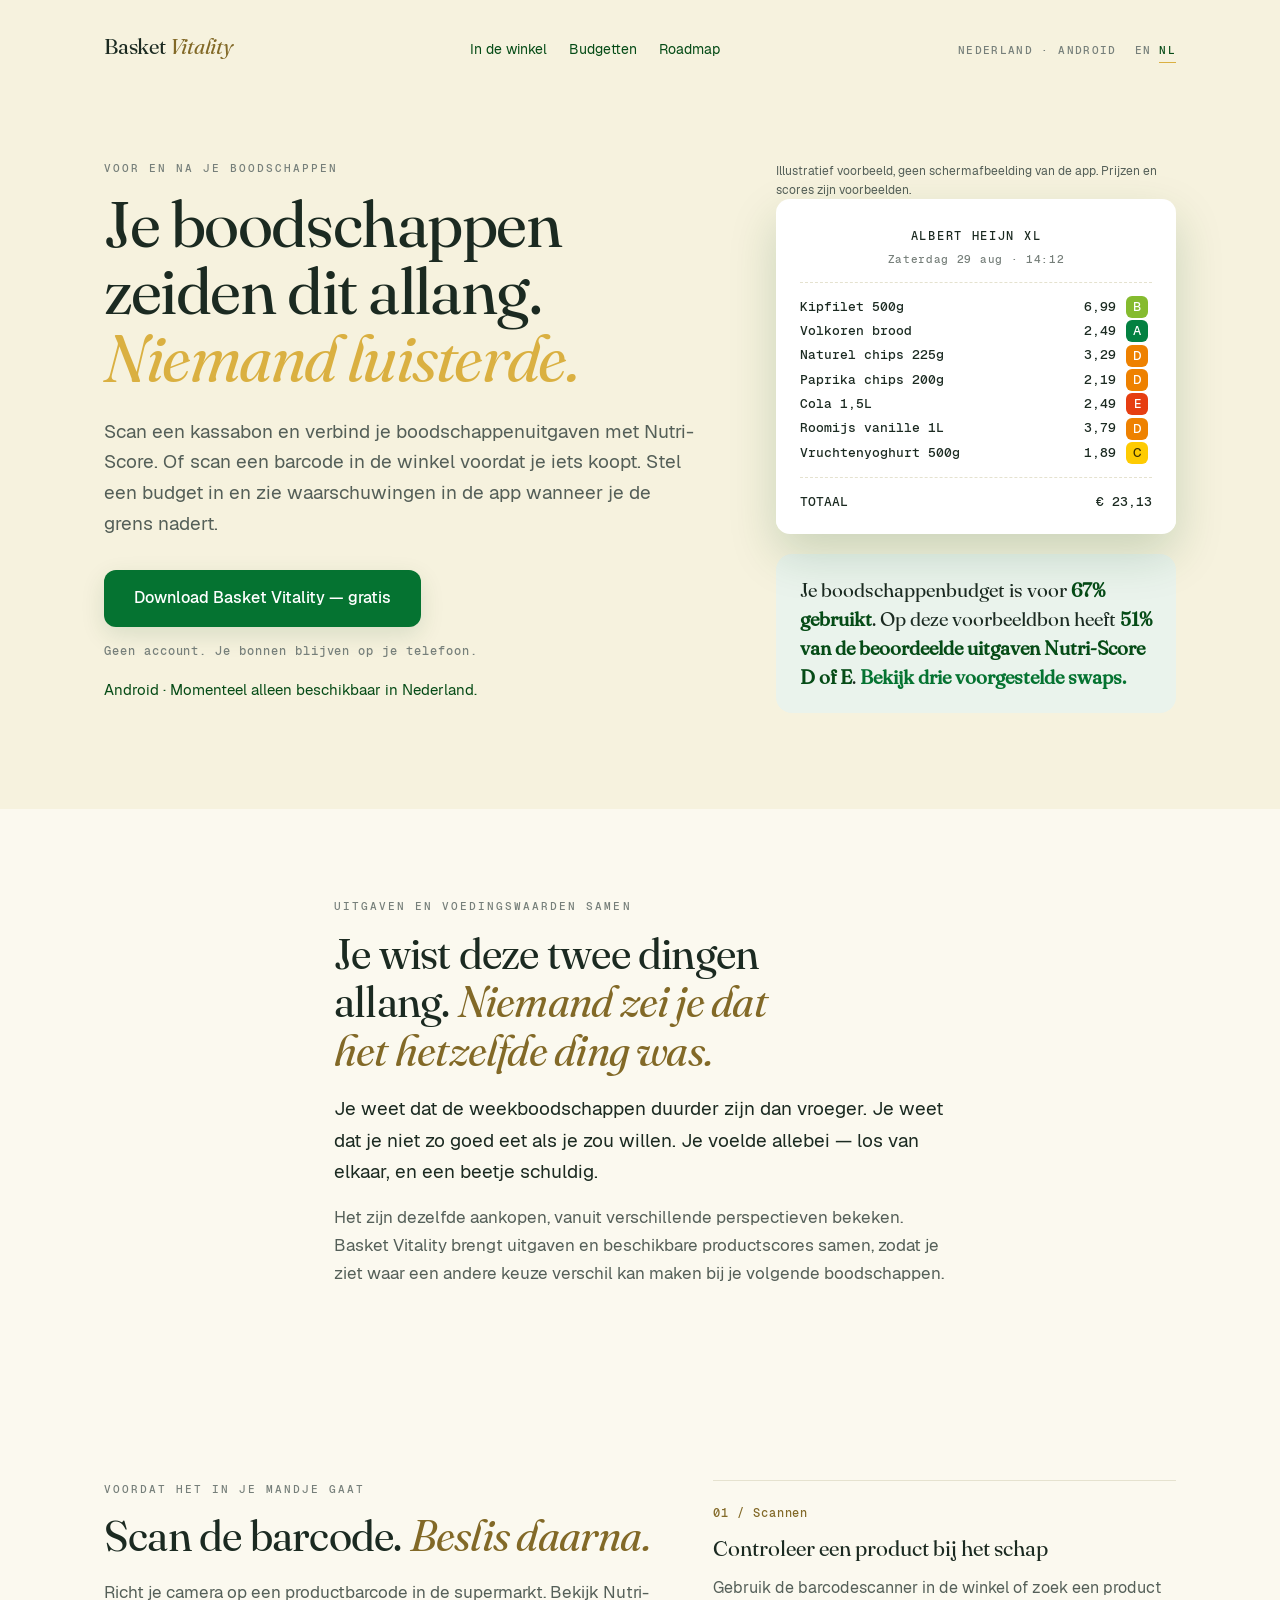
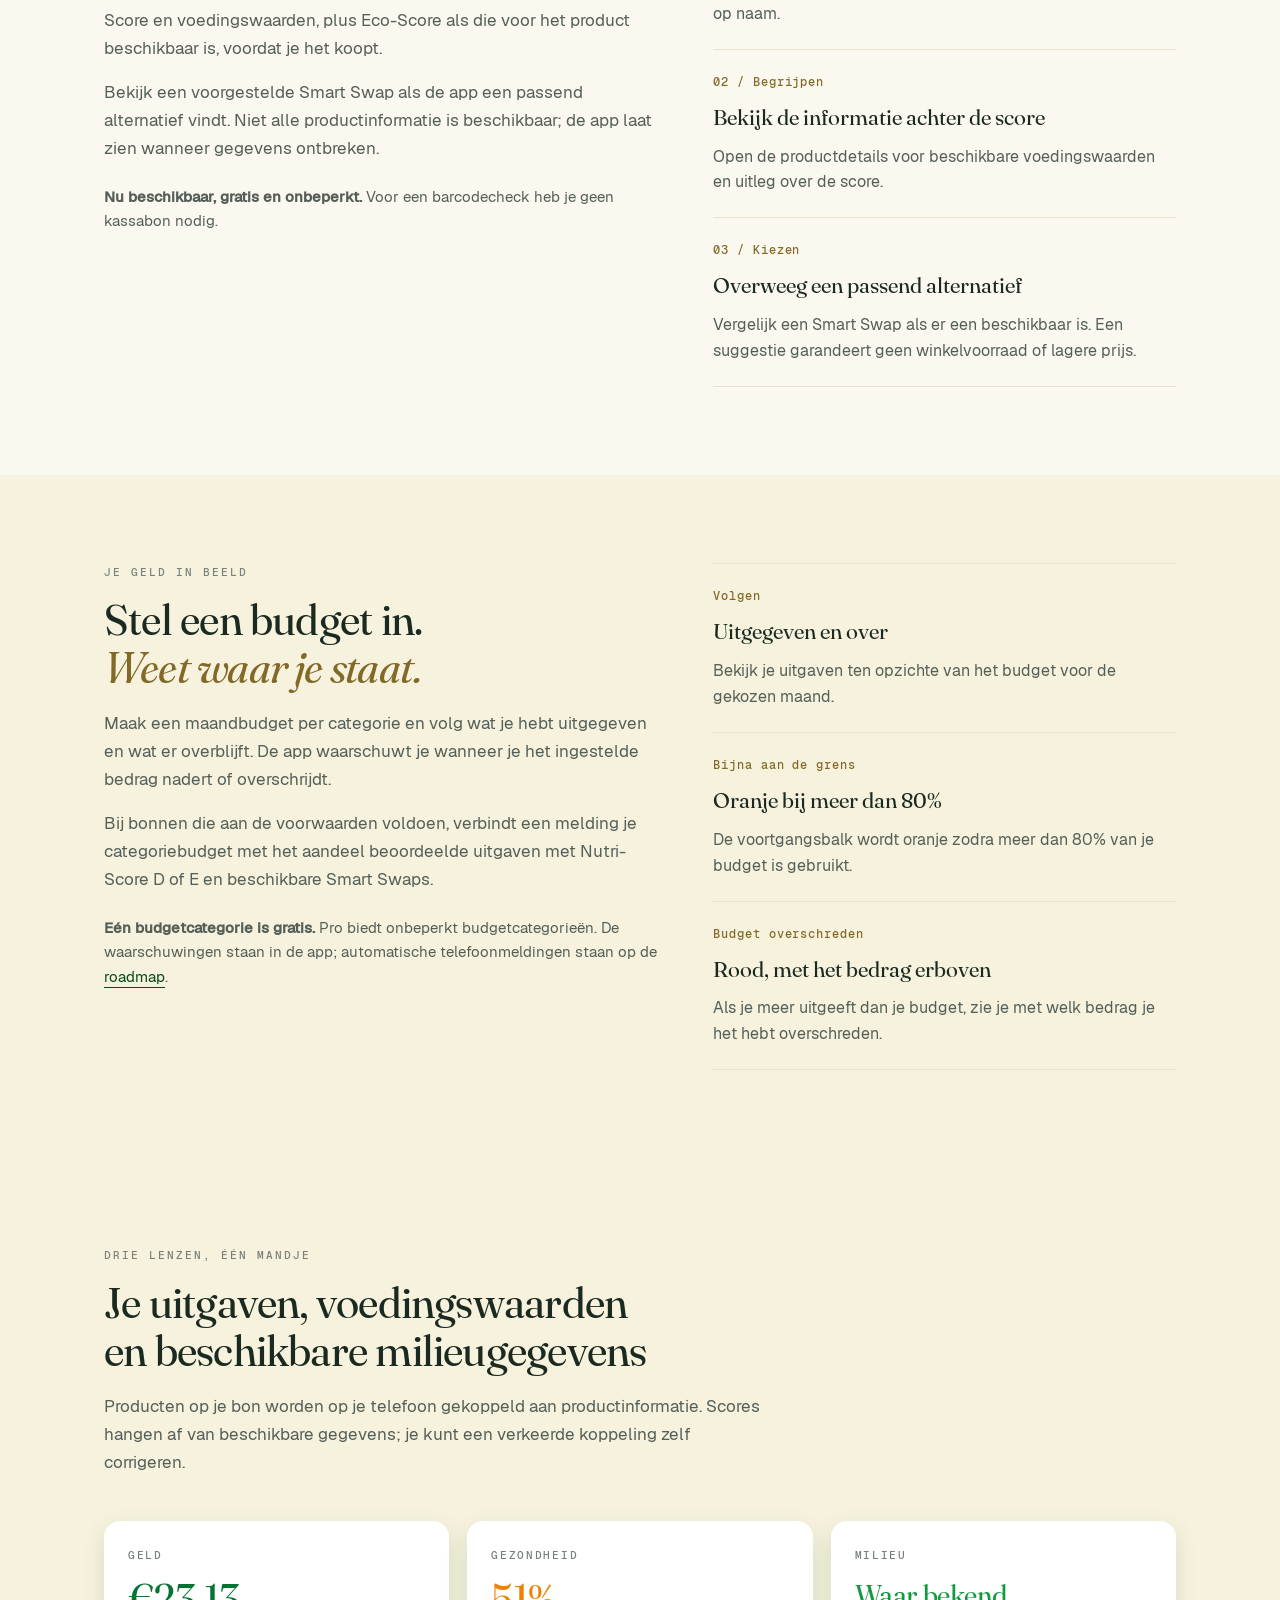
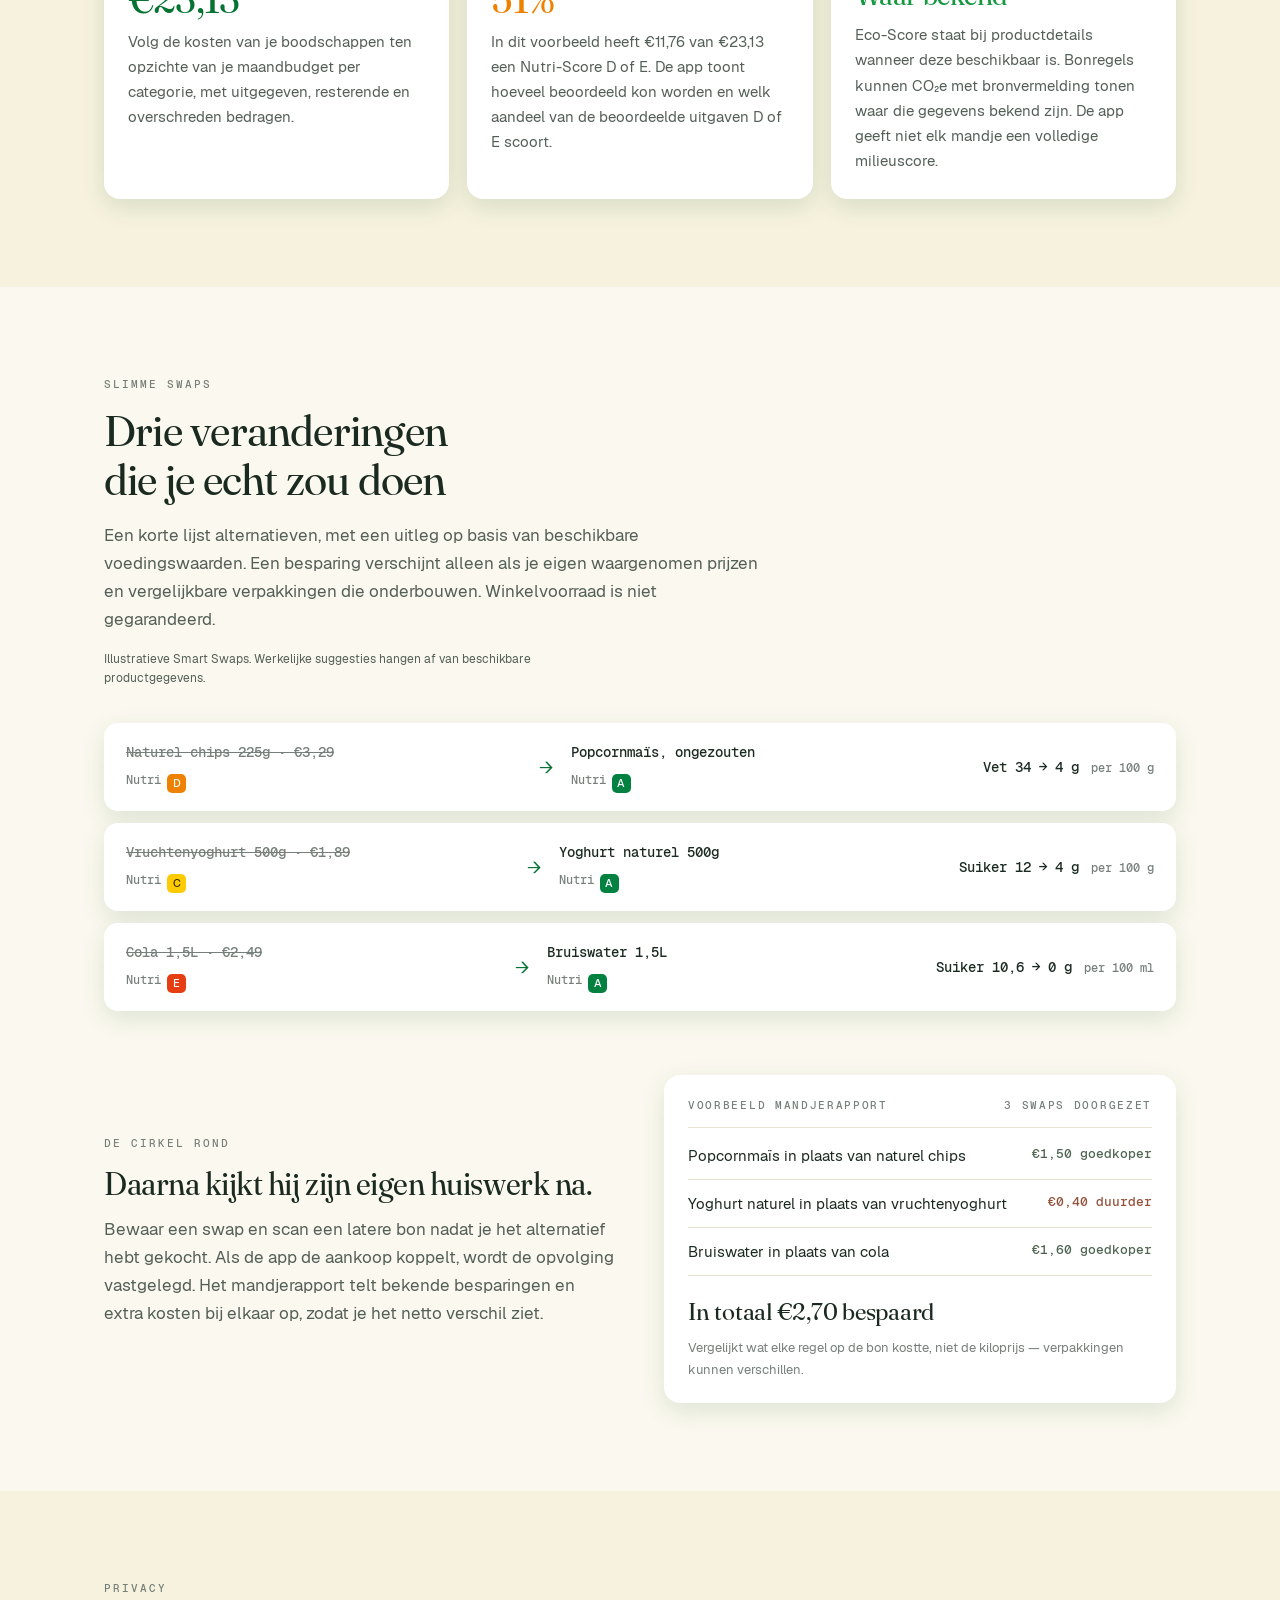
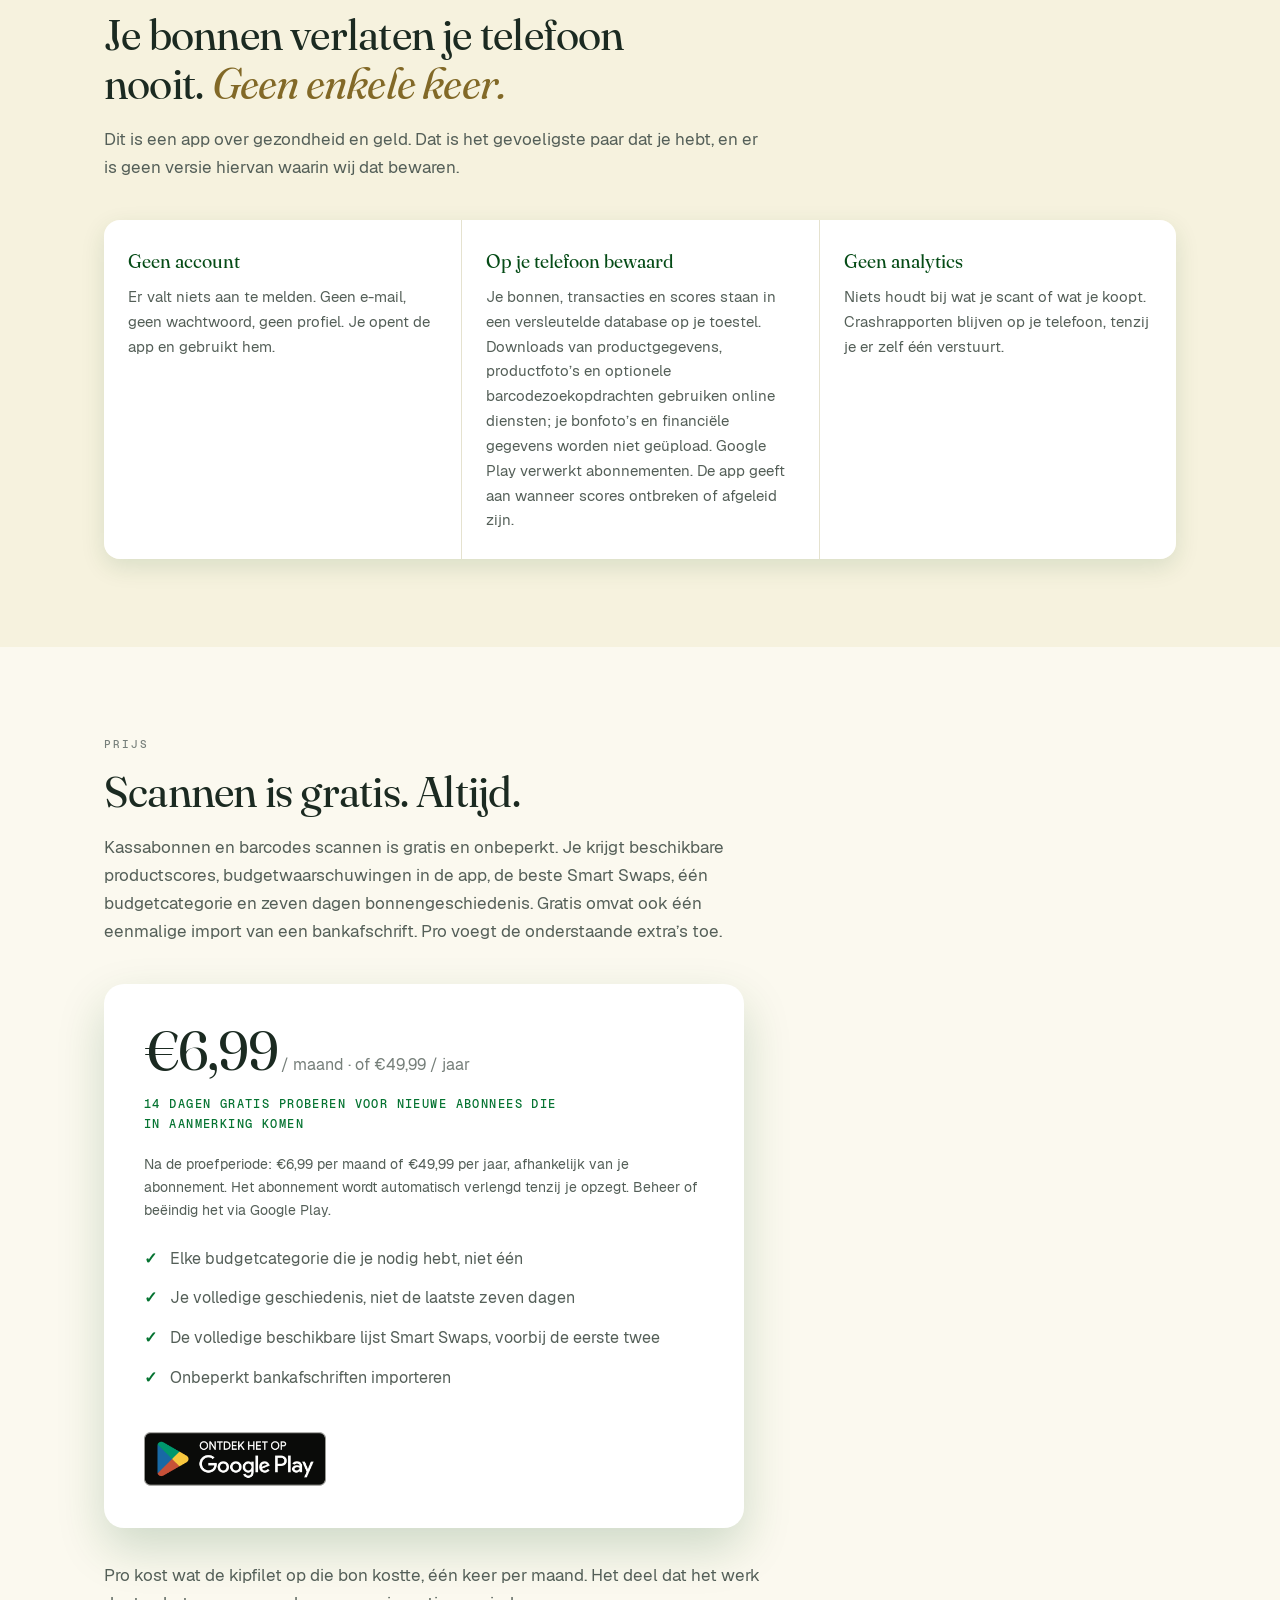
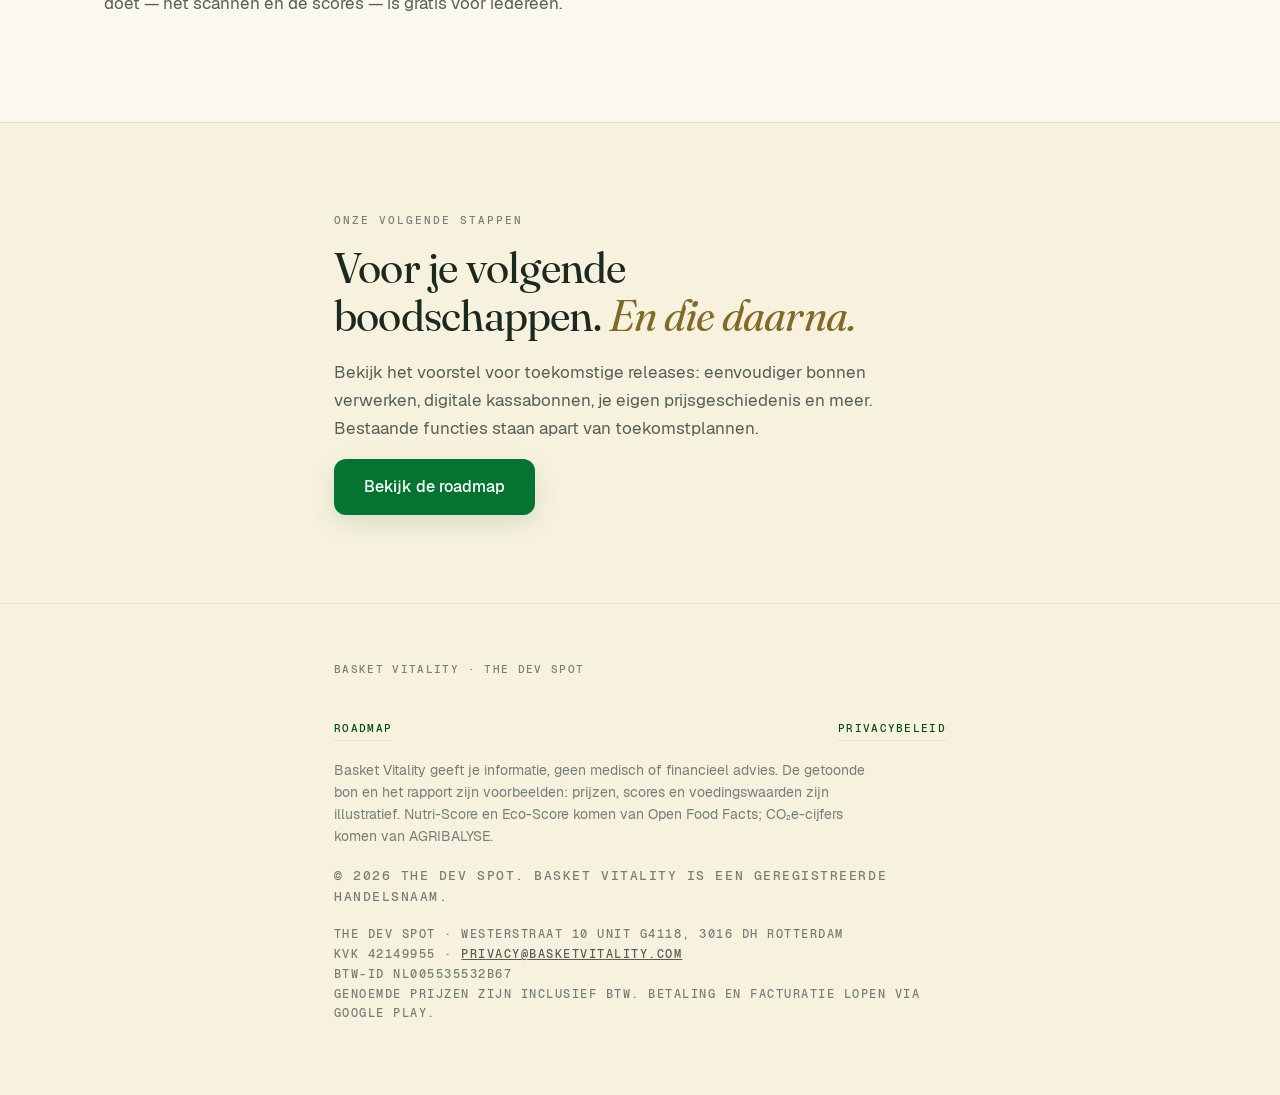
==== commit 98807912: "Add bilingual roadmap and clarify barcode scanning and budget warnings" ====
--- a/nl/index.html
+++ b/nl/index.html
@@ -4,8 +4,8 @@
 <meta charset="utf-8">
 <meta name="viewport" content="width=device-width, initial-scale=1">
 
-<title>Basket Vitality — Nutri-Score, Eco-Score en budget, van één kassabon</title>
-<meta name="description" content="Fotografeer je kassabon en lees hem op drie manieren tegelijk: Nutri-Score voor gezondheid, Eco-Score en CO₂e voor milieu, en je eigen budget. Gratis en onbeperkt. Er verlaat niets je telefoon.">
+<title>Basket Vitality — kassabonnen, barcodes en budgetten</title>
+<meta name="description" content="Scan kassabonnen en barcodes in de winkel, bekijk Nutri-Score en volg je budget met waarschuwingen in de app. Gratis scannen op Android. Voor Nederland.">
 <link rel="canonical" href="https://basketvitality.com/nl/">
 <link rel="alternate" hreflang="en" href="https://basketvitality.com/">
 <link rel="alternate" hreflang="nl" href="https://basketvitality.com/nl/">
@@ -15,16 +15,16 @@
 <meta property="og:site_name" content="Basket Vitality">
 <meta property="og:locale" content="nl_NL">
 <meta property="og:url" content="https://basketvitality.com/nl/">
-<meta property="og:title" content="Basket Vitality — Nutri-Score, Eco-Score en budget, van één kassabon">
-<meta property="og:description" content="Je boodschappen zeiden dit allang. Niemand luisterde. Scan een kassabon en zie geld, gezondheid en milieu op één plek — gratis, en volledig op je telefoon.">
+<meta property="og:title" content="Basket Vitality — kassabonnen, barcodes en budgetten">
+<meta property="og:description" content="Scan kassabonnen en barcodes in de winkel, bekijk Nutri-Score en volg je budget met waarschuwingen in de app. Gratis scannen op Android. Voor Nederland.">
 <meta property="og:image" content="https://basketvitality.com/og-image.png">
 <meta property="og:image:width" content="1024">
 <meta property="og:image:height" content="500">
 <meta property="og:image:alt" content="Basket Vitality — slimmere mandjes, gezondere keuzes">
 
 <meta name="twitter:card" content="summary_large_image">
-<meta name="twitter:title" content="Basket Vitality — Nutri-Score, Eco-Score en budget, van één kassabon">
-<meta name="twitter:description" content="Scan een kassabon en zie geld, gezondheid en milieu op één plek. Gratis, en volledig op je telefoon.">
+<meta name="twitter:title" content="Basket Vitality — kassabonnen, barcodes en budgetten">
+<meta name="twitter:description" content="Scan kassabonnen en barcodes in de winkel, bekijk Nutri-Score en volg je budget met waarschuwingen in de app. Gratis scannen op Android. Voor Nederland.">
 <meta name="twitter:image" content="https://basketvitality.com/og-image.png">
 
 <meta name="theme-color" content="#F6F2DE">
@@ -51,14 +51,38 @@
   "url": "https://basketvitality.com/nl/",
   "applicationCategory": "GezondheidApplication",
   "operatingSystem": "Android",
-  "description": "Scan een kassabon en lees hem op drie manieren tegelijk: Nutri-Score voor gezondheid, Eco-Score en CO2e voor milieu, en je eigen budget voor geld. Verwerkt op je toestel.",
-  "author": { "@type": "Organization", "name": "The Dev Spot" },
-  "publisher": { "@type": "Organization", "name": "The Dev Spot" },
-  "inLanguage": ["en", "nl"],
+  "description": "Scan kassabonnen en barcodes in de winkel, bekijk Nutri-Score en volg je budget met waarschuwingen in de app. Gratis scannen op Android. Voor Nederland.",
+  "author": {
+    "@type": "Organization",
+    "name": "The Dev Spot"
+  },
+  "publisher": {
+    "@type": "Organization",
+    "name": "The Dev Spot"
+  },
+  "inLanguage": [
+    "en",
+    "nl"
+  ],
   "offers": [
-    { "@type": "Offer", "name": "Free", "price": "0", "priceCurrency": "EUR" },
-    { "@type": "Offer", "name": "Pro, monthly", "price": "6.99", "priceCurrency": "EUR" },
-    { "@type": "Offer", "name": "Pro, yearly", "price": "49.99", "priceCurrency": "EUR" }
+    {
+      "@type": "Offer",
+      "name": "Free",
+      "price": "0",
+      "priceCurrency": "EUR"
+    },
+    {
+      "@type": "Offer",
+      "name": "Pro, monthly",
+      "price": "6.99",
+      "priceCurrency": "EUR"
+    },
+    {
+      "@type": "Offer",
+      "name": "Pro, yearly",
+      "price": "49.99",
+      "priceCurrency": "EUR"
+    }
   ],
   "privacyPolicy": "https://basketvitality.com/privacy/"
 }
@@ -340,11 +364,43 @@
   footer { padding:56px 0 72px; border-top:1px solid var(--outline); }
   footer p { font-family:var(--mono); font-size:0.7rem; letter-spacing:0.12em; text-transform:uppercase; color:var(--ink-muted); margin:0 0 10px; }
   footer .fine { font-family:var(--sans); font-size:0.86rem; letter-spacing:0; text-transform:none; color:var(--ink-muted); max-width:60ch; line-height:1.6; }
+
+  /* Current features and the public roadmap, September 2026. */
+  .primary-nav { flex-wrap:wrap; gap:8px 22px; }
+  .primary-nav .wordmark { color:var(--ink); text-decoration:none; }
+  .site-links { display:flex; flex-wrap:wrap; gap:8px 22px; }
+  .site-links a { display:inline-flex; align-items:center; min-height:44px; color:var(--forest); font-size:.9rem; text-decoration:none; }
+  .site-links a:hover { text-decoration:underline; text-underline-offset:5px; }
+  a:focus-visible { outline:3px solid var(--gold-deep); outline-offset:4px; }
+  .availability { font-size:.92rem; color:var(--forest); margin:18px 0 0; }
+  .text-link { color:var(--forest); text-underline-offset:5px; }
+  .feature-split { display:grid; grid-template-columns:minmax(0,1.2fr) minmax(0,1fr); gap:54px; align-items:start; }
+  .feature-steps { list-style:none; margin:0; padding:0; border-top:1px solid var(--outline); }
+  .feature-steps li { padding:22px 0; border-bottom:1px solid var(--outline); }
+  .feature-steps h3 { font-family:var(--serif); font-size:1.4rem; font-weight:400; margin:0 0 8px; }
+  .feature-steps p { font-size:.98rem; margin:0; }
+  .feature-steps .step-label { display:block; font-family:var(--mono); font-size:.72rem; letter-spacing:.08em; color:var(--gold-deep); margin-bottom:8px; }
+  .feature-note { font-size:.92rem; margin-top:22px; }
+  .example-caption { font-size:.78rem; line-height:1.5; color:var(--ink-subtle); margin:14px 0 0; }
+  .lens.eco .big { font-size:1.75rem; line-height:1.2; }
+  .roadmap-teaser { border-top:1px solid var(--outline); }
+  section .trial-terms { font-size:.9rem; line-height:1.6; color:var(--ink-subtle); }
+  @media (max-width:760px) {
+    .feature-split { grid-template-columns:1fr; gap:30px; }
+    .primary-nav .site-links { order:3; flex-basis:100%; justify-content:space-between; gap:8px; border-top:1px solid var(--outline); }
+  }
+  @media (max-width:420px) {
+    .primary-nav { column-gap:12px; }
+    .pricebox { padding:28px 24px; }
+    .rp-head { flex-wrap:wrap; }
+    .rp-row { flex-wrap:wrap; gap:6px; }
+  }
 </style>
 
 <div class="wrap">
-  <nav>
-    <p class="wordmark">Basket <em>Vitality</em></p>
+  <nav class="primary-nav" aria-label="Hoofdnavigatie">
+    <a class="wordmark" href="/nl/">Basket <em>Vitality</em></a>
+    <div class="site-links"><a href="#scan-in-store">In de winkel</a><a href="#budgeting">Budgetten</a><a href="/nl/roadmap/">Roadmap</a></div>
     <div class="navright">
       <span class="nav-note">Nederland · Android</span>
       <div class="langswitch">
@@ -356,16 +412,18 @@
 
   <div class="hero">
     <div>
-      <p class="eyebrow">Één foto van één kassabon</p>
+      <p class="eyebrow">Voor en na je boodschappen</p>
       <h1>Je boodschappen zeiden dit allang. <em>Niemand luisterde.</em></h1>
-      <p class="hero-sub">Basket Vitality leest je kassabon en laat zien wat hij kostte, hoe hij scoort voor gezondheid, en wat hij de planeet kostte — in één keer, op je telefoon, in seconden.</p>
+      <p class="hero-sub">Scan een kassabon en verbind je boodschappenuitgaven met Nutri-Score. Of scan een barcode in de winkel voordat je iets koopt. Stel een budget in en zie waarschuwingen in de app wanneer je de grens nadert.</p>
       <div class="cta-row">
-        <a class="btn" href="#price">Scan je eerste kassabon — gratis</a>
-        <span class="cta-note">Geen account. Niets geüpload.</span>
-      </div>
+        <a class="btn" href="https://play.google.com/store/apps/details?id=com.thedevspot.basketvitality">Download Basket Vitality — gratis</a>
+        <span class="cta-note">Geen account. Je bonnen blijven op je telefoon.</span>
+      </div>
+      <p class="availability">Android · Momenteel alleen beschikbaar in Nederland.</p>
     </div>
 
     <div>
+      <p class="example-caption">Illustratief voorbeeld, geen schermafbeelding van de app. Prijzen en scores zijn voorbeelden.</p>
       <div class="receipt">
         <div class="scanline"></div>
         <div class="r-head">
@@ -385,7 +443,7 @@
       </div>
 
       <div class="verdict">
-        <p class="line">Je hebt <b>67%</b> van je boodschappenbudget gebruikt — en <b>51% daarvan scoorde Nutri-D of slechter</b>. <span class="money">Drie swaps zouden helpen.</span></p>
+        <p class="line">Je boodschappenbudget is voor <b>67% gebruikt</b>. Op deze voorbeeldbon heeft <b>51% van de beoordeelde uitgaven Nutri-Score D of E</b>. <span class="money">Bekijk drie voorgestelde swaps.</span></p>
       </div>
     </div>
   </div>
@@ -393,10 +451,42 @@
 
 <section class="tint">
   <div class="wrap narrow">
-    <p class="eyebrow">Waarom niemand je dit eerder liet zien</p>
+    <p class="eyebrow">Uitgaven en voedingswaarden samen</p>
     <h2>Je wist deze twee dingen allang. <em>Niemand zei je dat het hetzelfde ding was.</em></h2>
     <p class="lead">Je weet dat de weekboodschappen duurder zijn dan vroeger. Je weet dat je niet zo goed eet als je zou willen. Je voelde allebei — los van elkaar, en een beetje schuldig.</p>
-    <p>Het zijn dezelfde producten. De snacks die je boodschappenbudget opeten zijn dezelfde snacks die Nutri-D scoren. Eén app moet allebei tegelijk zien om je dat te vertellen, en tot nu deed geen enkele dat: de gezondheidsscanners lezen één barcode per keer, en de budget-apps zien een regel die <em>Supermarkets — €23,13</em> heet en houden daarmee op.</p>
+    <p>Het zijn dezelfde aankopen, vanuit verschillende perspectieven bekeken. Basket Vitality brengt uitgaven en beschikbare productscores samen, zodat je ziet waar een andere keuze verschil kan maken bij je volgende boodschappen.</p>
+  </div>
+</section>
+
+<section class="tint" id="scan-in-store">
+  <div class="wrap feature-split">
+    <div><p class="eyebrow">Voordat het in je mandje gaat</p>
+      <h2>Scan de barcode. <em>Beslis daarna.</em></h2>
+      <p>Richt je camera op een productbarcode in de supermarkt. Bekijk Nutri-Score en voedingswaarden, plus Eco-Score als die voor het product beschikbaar is, voordat je het koopt.</p>
+      <p>Bekijk een voorgestelde Smart Swap als de app een passend alternatief vindt. Niet alle productinformatie is beschikbaar; de app laat zien wanneer gegevens ontbreken.</p>
+      <p class="feature-note"><strong>Nu beschikbaar, gratis en onbeperkt.</strong> Voor een barcodecheck heb je geen kassabon nodig.</p>
+    </div>
+    <ol class="feature-steps">
+      <li><span class="step-label">01 / Scannen</span><h3>Controleer een product bij het schap</h3><p>Gebruik de barcodescanner in de winkel of zoek een product op naam.</p></li>
+      <li><span class="step-label">02 / Begrijpen</span><h3>Bekijk de informatie achter de score</h3><p>Open de productdetails voor beschikbare voedingswaarden en uitleg over de score.</p></li>
+      <li><span class="step-label">03 / Kiezen</span><h3>Overweeg een passend alternatief</h3><p>Vergelijk een Smart Swap als er een beschikbaar is. Een suggestie garandeert geen winkelvoorraad of lagere prijs.</p></li>
+    </ol>
+  </div>
+</section>
+
+<section id="budgeting">
+  <div class="wrap feature-split">
+    <div><p class="eyebrow">Je geld in beeld</p>
+      <h2>Stel een budget in. <em>Weet waar je staat.</em></h2>
+      <p>Maak een maandbudget per categorie en volg wat je hebt uitgegeven en wat er overblijft. De app waarschuwt je wanneer je het ingestelde bedrag nadert of overschrijdt.</p>
+      <p>Bij bonnen die aan de voorwaarden voldoen, verbindt een melding je categoriebudget met het aandeel beoordeelde uitgaven met Nutri-Score D of E en beschikbare Smart Swaps.</p>
+      <p class="feature-note"><strong>Eén budgetcategorie is gratis.</strong> Pro biedt onbeperkt budgetcategorieën. De waarschuwingen staan in de app; automatische telefoonmeldingen staan op de <a class="text-link" href="/nl/roadmap/#insights">roadmap</a>.</p>
+    </div>
+    <ol class="feature-steps">
+      <li><span class="step-label">Volgen</span><h3>Uitgegeven en over</h3><p>Bekijk je uitgaven ten opzichte van het budget voor de gekozen maand.</p></li>
+      <li><span class="step-label">Bijna aan de grens</span><h3>Oranje bij meer dan 80%</h3><p>De voortgangsbalk wordt oranje zodra meer dan 80% van je budget is gebruikt.</p></li>
+      <li><span class="step-label">Budget overschreden</span><h3>Rood, met het bedrag erboven</h3><p>Als je meer uitgeeft dan je budget, zie je met welk bedrag je het hebt overschreden.</p></li>
+    </ol>
   </div>
 </section>
 
@@ -404,25 +494,25 @@
   <div class="wrap">
     <div class="narrow">
       <p class="eyebrow">Drie lenzen, één mandje</p>
-      <h2>Dezelfde boodschappen, op drie manieren tegelijk gelezen</h2>
-      <p>Elk product wordt gescoord zodra de bon gelezen is — niets typen, niets labelen, niets afstemmen.</p>
+      <h2>Je uitgaven, voedingswaarden en beschikbare milieugegevens</h2>
+      <p>Producten op je bon worden op je telefoon gekoppeld aan productinformatie. Scores hangen af van beschikbare gegevens; je kunt een verkeerde koppeling zelf corrigeren.</p>
     </div>
 
     <div class="lenses">
       <div class="lens money">
         <span class="tag">Geld</span>
         <span class="big">€23,13</span>
-        <p>Onder Boodschappen gezet door de winkel waar hij vandaan komt — de hele bon, niet elk product. Boodschappen staat deze maand op 67%, €148,50 over.</p>
+        <p>Volg de kosten van je boodschappen ten opzichte van je maandbudget per categorie, met uitgegeven, resterende en overschreden bedragen.</p>
       </div>
       <div class="lens health">
         <span class="tag">Gezondheid</span>
-        <span class="big">C+</span>
-        <p>Nutri-Score voor het hele mandje, niet één product. Vier producten scoorden D of E — €11,76 van een mandje van €23,13.</p>
+        <span class="big">51%</span>
+        <p>In dit voorbeeld heeft €11,76 van €23,13 een Nutri-Score D of E. De app toont hoeveel beoordeeld kon worden en welk aandeel van de beoordeelde uitgaven D of E scoort.</p>
       </div>
       <div class="lens eco">
         <span class="tag">Milieu</span>
-        <span class="big">B</span>
-        <p>Eco-Score waar een product er een heeft, en CO₂e waar een bron dat cijfer heeft — zodat de goedkope keuze en de schone keuze minder een gok zijn.</p>
+        <span class="big">Waar bekend</span>
+        <p>Eco-Score staat bij productdetails wanneer deze beschikbaar is. Bonregels kunnen CO₂e met bronvermelding tonen waar die gegevens bekend zijn. De app geeft niet elk mandje een volledige milieuscore.</p>
       </div>
     </div>
   </div>
@@ -433,9 +523,10 @@
     <div class="narrow">
       <p class="eyebrow">Slimme swaps</p>
       <h2>Drie veranderingen die je echt zou doen</h2>
-      <p>Niet "eet minder". Hetzelfde schap, dezelfde winkel — een ander product erin, en de reden per 100 g. Het noemt nooit een prijs die het niet op één van jouw bonnen heeft gezien.</p>
-    </div>
-
+      <p>Een korte lijst alternatieven, met een uitleg op basis van beschikbare voedingswaarden. Een besparing verschijnt alleen als je eigen waargenomen prijzen en vergelijkbare verpakkingen die onderbouwen. Winkelvoorraad is niet gegarandeerd.</p>
+    </div>
+
+    <p class="example-caption">Illustratieve Smart Swaps. Werkelijke suggesties hangen af van beschikbare productgegevens.</p>
     <div class="swaps">
       <div class="swap">
         <div class="from"><span class="n">Naturel chips 225g · €3,29</span><span class="sub">Nutri<span class="chip d">D</span></span></div>
@@ -461,10 +552,10 @@
       <div class="loop-copy">
         <p class="eyebrow">De cirkel rond</p>
         <h3>Daarna kijkt hij zijn eigen huiswerk na.</h3>
-        <p>Bewaar een swap. Koop hem. De volgende bon die je scant bevestigt het — en zegt wat het echt kostte, allebei de kanten op. De meeste apps tellen alleen de winst. Deze saldeert ze, zodat het getal te vertrouwen is als het in jouw voordeel uitvalt.</p>
+        <p>Bewaar een swap en scan een latere bon nadat je het alternatief hebt gekocht. Als de app de aankoop koppelt, wordt de opvolging vastgelegd. Het mandjerapport telt bekende besparingen en extra kosten bij elkaar op, zodat je het netto verschil ziet.</p>
       </div>
       <div class="report" aria-label="Example basket report">
-        <div class="rp-head"><span>Mandjerapport</span><span>3 swaps doorgezet</span></div>
+        <div class="rp-head"><span>Voorbeeld mandjerapport</span><span>3 swaps doorgezet</span></div>
         <div class="rp-row"><span class="what">Popcornmaïs in plaats van naturel chips</span><span class="delta cheaper">€1,50 goedkoper</span></div>
         <div class="rp-row"><span class="what">Yoghurt naturel in plaats van vruchtenyoghurt</span><span class="delta dearer">€0,40 duurder</span></div>
         <div class="rp-row"><span class="what">Bruiswater in plaats van cola</span><span class="delta cheaper">€1,60 goedkoper</span></div>
@@ -488,8 +579,8 @@
         <p>Er valt niets aan te melden. Geen e-mail, geen wachtwoord, geen profiel. Je opent de app en gebruikt hem.</p>
       </div>
       <div class="promise">
-        <h3>Geen server</h3>
-        <p>Je bonnen, transacties en scores staan in een versleutelde database op je toestel. Wij hebben geen kopie, omdat er nergens is om er één te bewaren. Het enige dat ooit naar buiten gaat is een anonieme productopzoeking bij Open Food Facts — een barcode, verder niets. En als Open Food Facts geen score voor een product heeft, zegt de app <em>Nog geen score</em> in plaats van er één te verzinnen.</p>
+        <h3>Op je telefoon bewaard</h3>
+        <p>Je bonnen, transacties en scores staan in een versleutelde database op je toestel. Downloads van productgegevens, productfoto’s en optionele barcodezoekopdrachten gebruiken online diensten; je bonfoto’s en financiële gegevens worden niet geüpload. Google Play verwerkt abonnementen. De app geeft aan wanneer scores ontbreken of afgeleid zijn.</p>
       </div>
       <div class="promise">
         <h3>Geen analytics</h3>
@@ -504,16 +595,17 @@
     <div class="narrow">
       <p class="eyebrow">Prijs</p>
       <h2>Scannen is gratis. Altijd.</h2>
-      <p>Onbeperkt bonnen, de volledige score op drie lenzen voor elk product, en de barcodescanner in de winkel — allemaal gratis, zonder limiet. Gratis houdt de laatste zeven dagen aan bonnen in beeld; Pro houdt ze allemaal.</p>
+      <p>Kassabonnen en barcodes scannen is gratis en onbeperkt. Je krijgt beschikbare productscores, budgetwaarschuwingen in de app, de beste Smart Swaps, één budgetcategorie en zeven dagen bonnengeschiedenis. Gratis omvat ook één eenmalige import van een bankafschrift. Pro voegt de onderstaande extra’s toe.</p>
     </div>
 
     <div class="pricebox">
       <div class="amt">€6,99<span> / maand · of €49,99 / jaar</span></div>
-      <p class="free">14 dagen gratis · altijd opzegbaar via de Play Store</p>
+      <p class="free">14 dagen gratis proberen voor nieuwe abonnees die in aanmerking komen</p>
+      <p class="trial-terms">Na de proefperiode: €6,99 per maand of €49,99 per jaar, afhankelijk van je abonnement. Het abonnement wordt automatisch verlengd tenzij je opzegt. Beheer of beëindig het via Google Play.</p>
       <ul>
         <li>Elke budgetcategorie die je nodig hebt, niet één</li>
         <li>Je volledige geschiedenis, niet de laatste zeven dagen</li>
-        <li>Elke swap op elke bon, niet alleen de beste twee</li>
+        <li>De volledige beschikbare lijst Smart Swaps, voorbij de eerste twee</li>
         <li>Onbeperkt bankafschriften importeren</li>
       </ul>
       <div class="badge-wrap">
@@ -529,10 +621,17 @@
   </div>
 </section>
 
+<section class="roadmap-teaser"><div class="wrap narrow">
+    <p class="eyebrow">Onze volgende stappen</p><h2>Voor je volgende boodschappen. <em>En die daarna.</em></h2>
+    <p>Bekijk het voorstel voor toekomstige releases: eenvoudiger bonnen verwerken, digitale kassabonnen, je eigen prijsgeschiedenis en meer. Bestaande functies staan apart van toekomstplannen.</p>
+    <a class="btn" href="/nl/roadmap/">Bekijk de roadmap</a>
+  </div></section>
+
 <footer>
   <div class="wrap narrow">
     <p>Basket Vitality · The Dev Spot</p>
     <nav class="footer-links" aria-label="Footer">
+      <a href="/nl/roadmap/">Roadmap</a>
       <a href="/privacy/">Privacybeleid</a>
     </nav>
     <p class="fine">Basket Vitality geeft je informatie, geen medisch of financieel advies. De getoonde bon en het rapport zijn voorbeelden: prijzen, scores en voedingswaarden zijn illustratief. Nutri-Score en Eco-Score komen van Open Food Facts; CO₂e-cijfers komen van AGRIBALYSE.</p>
@@ -551,3 +650,4 @@
 
 </body>
 </html>
+
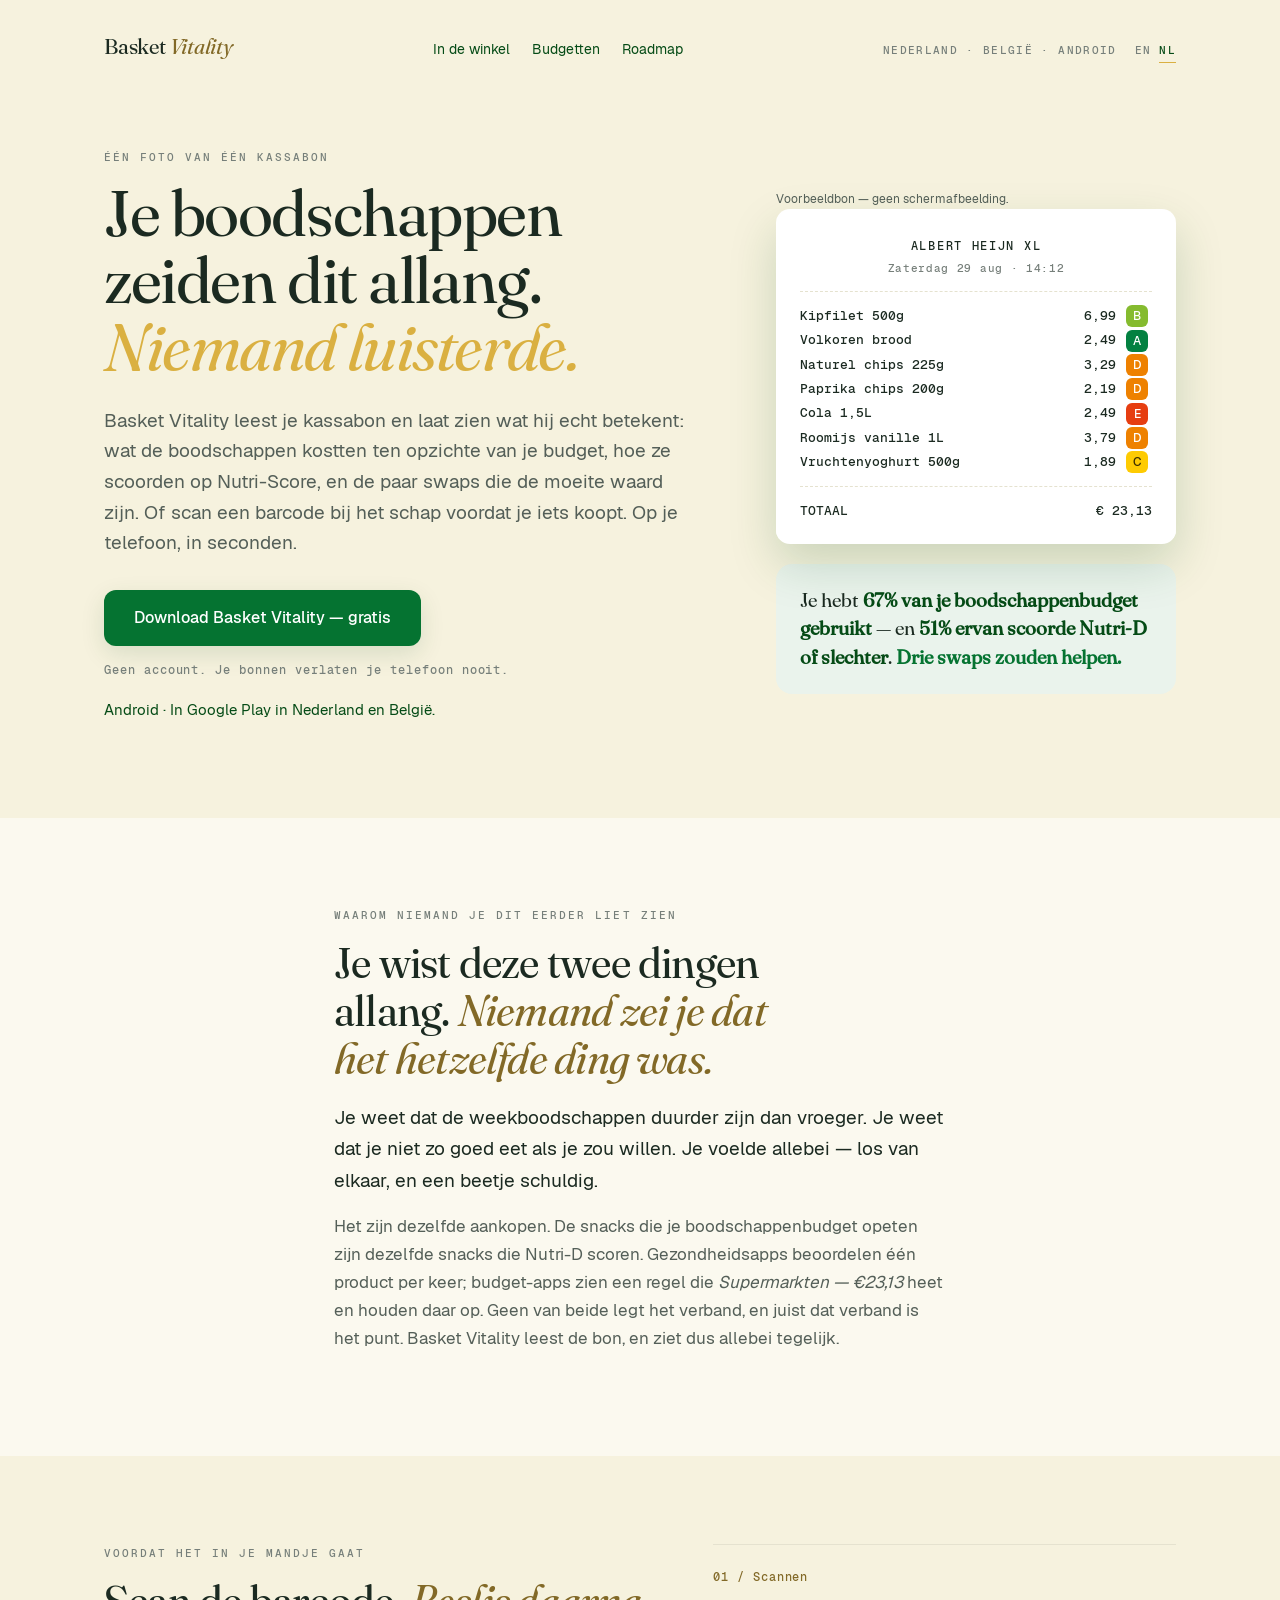
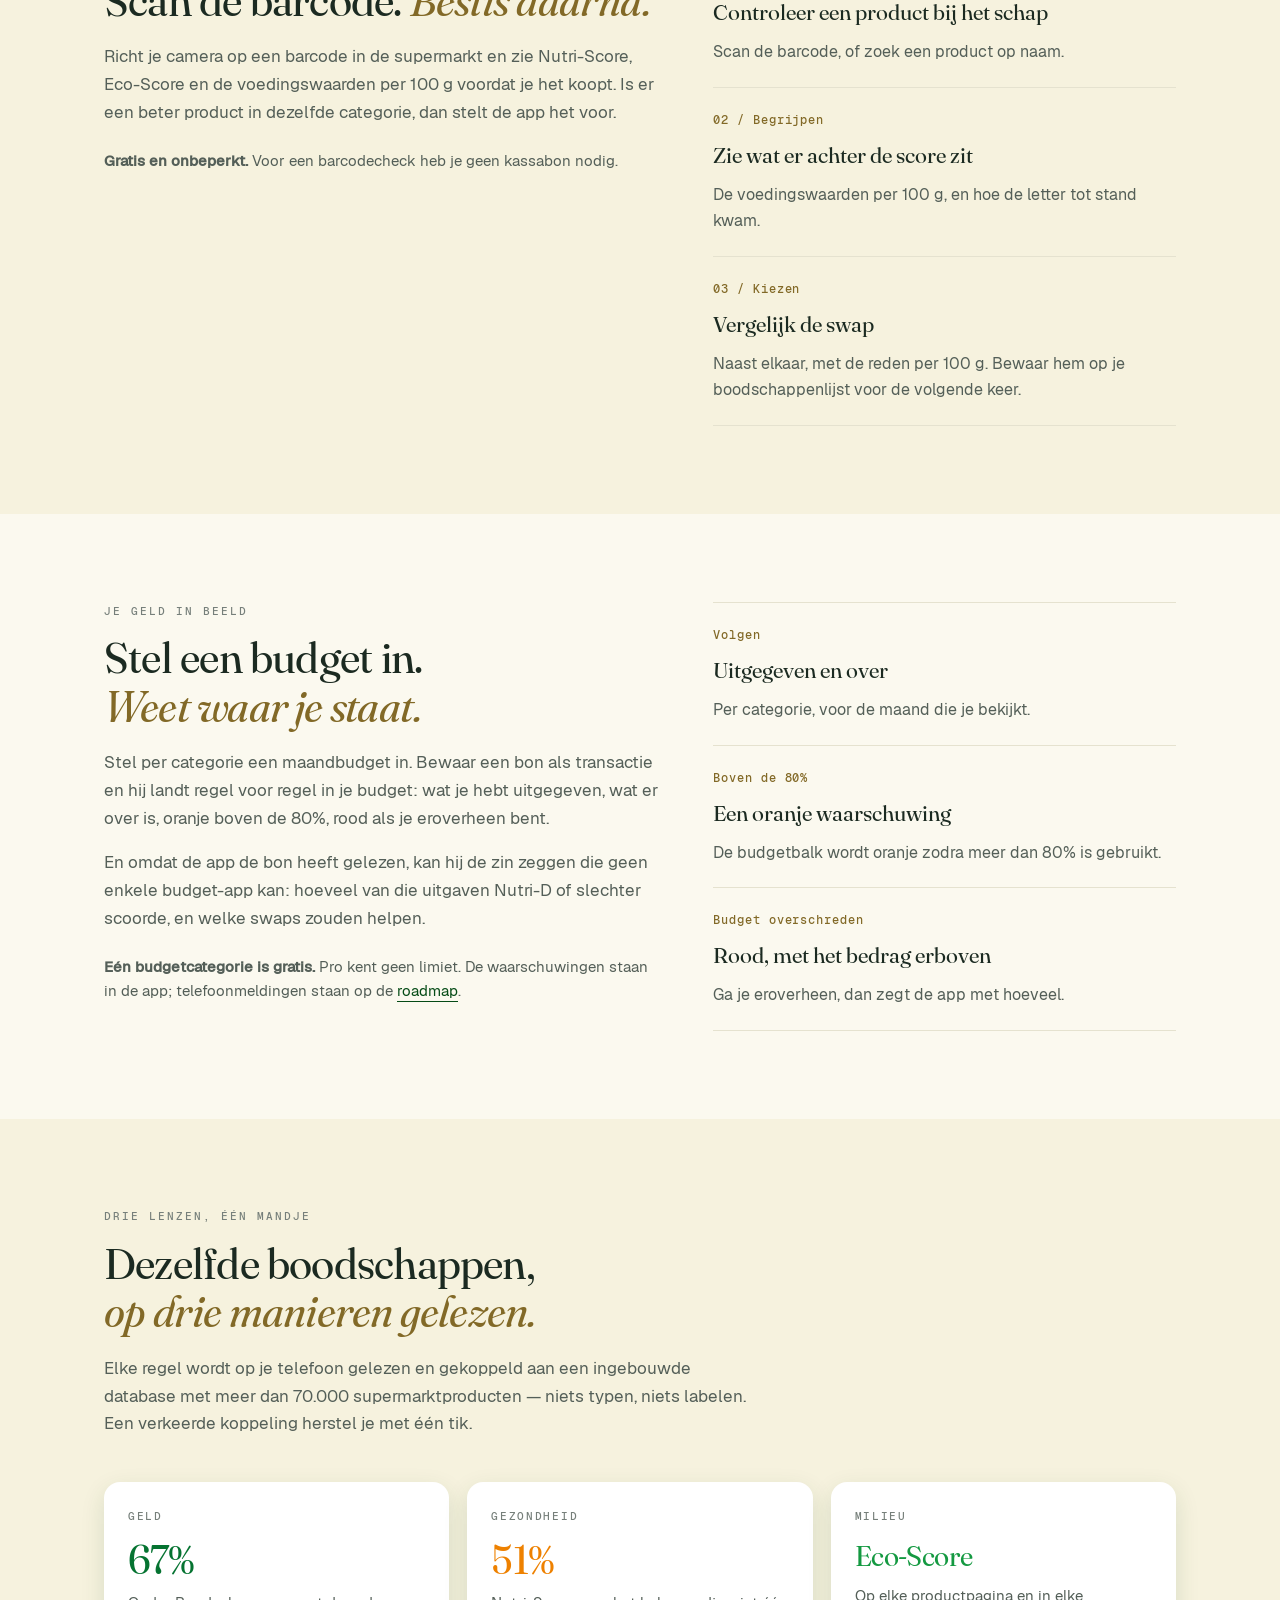
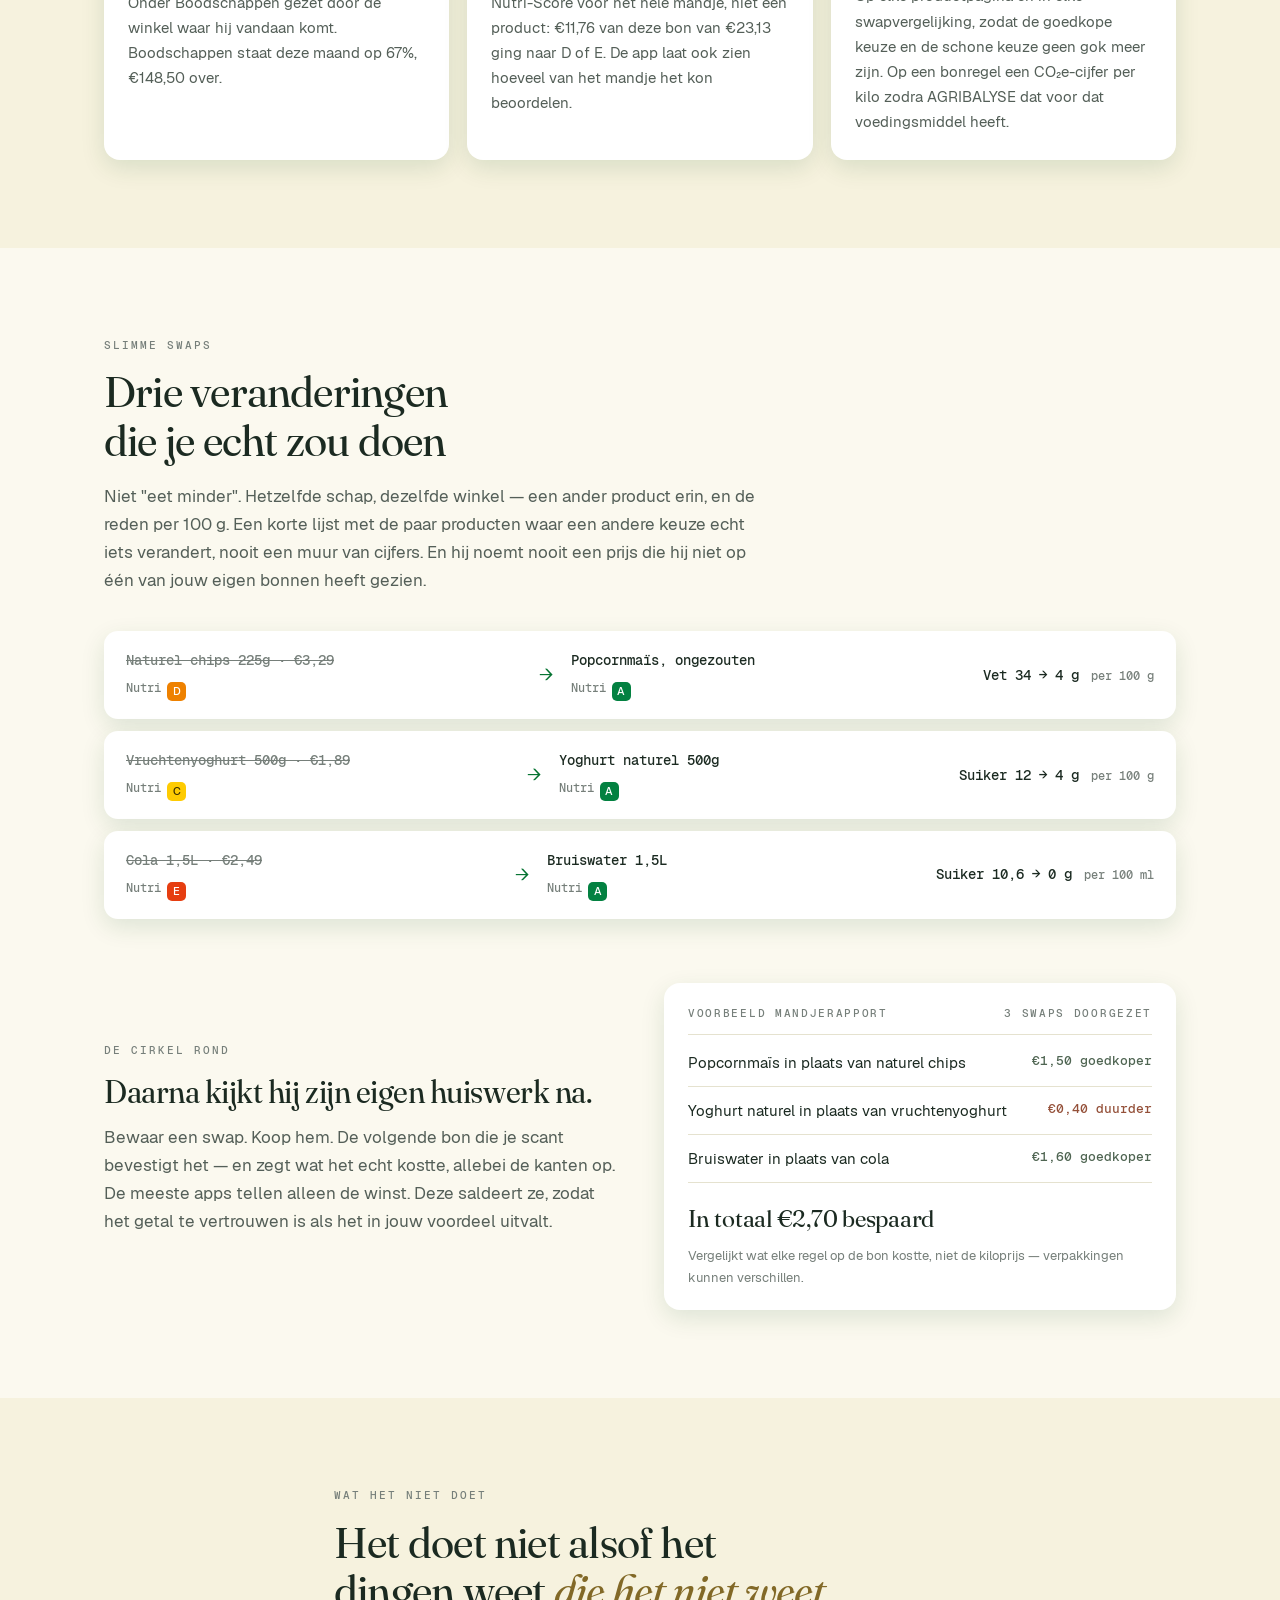
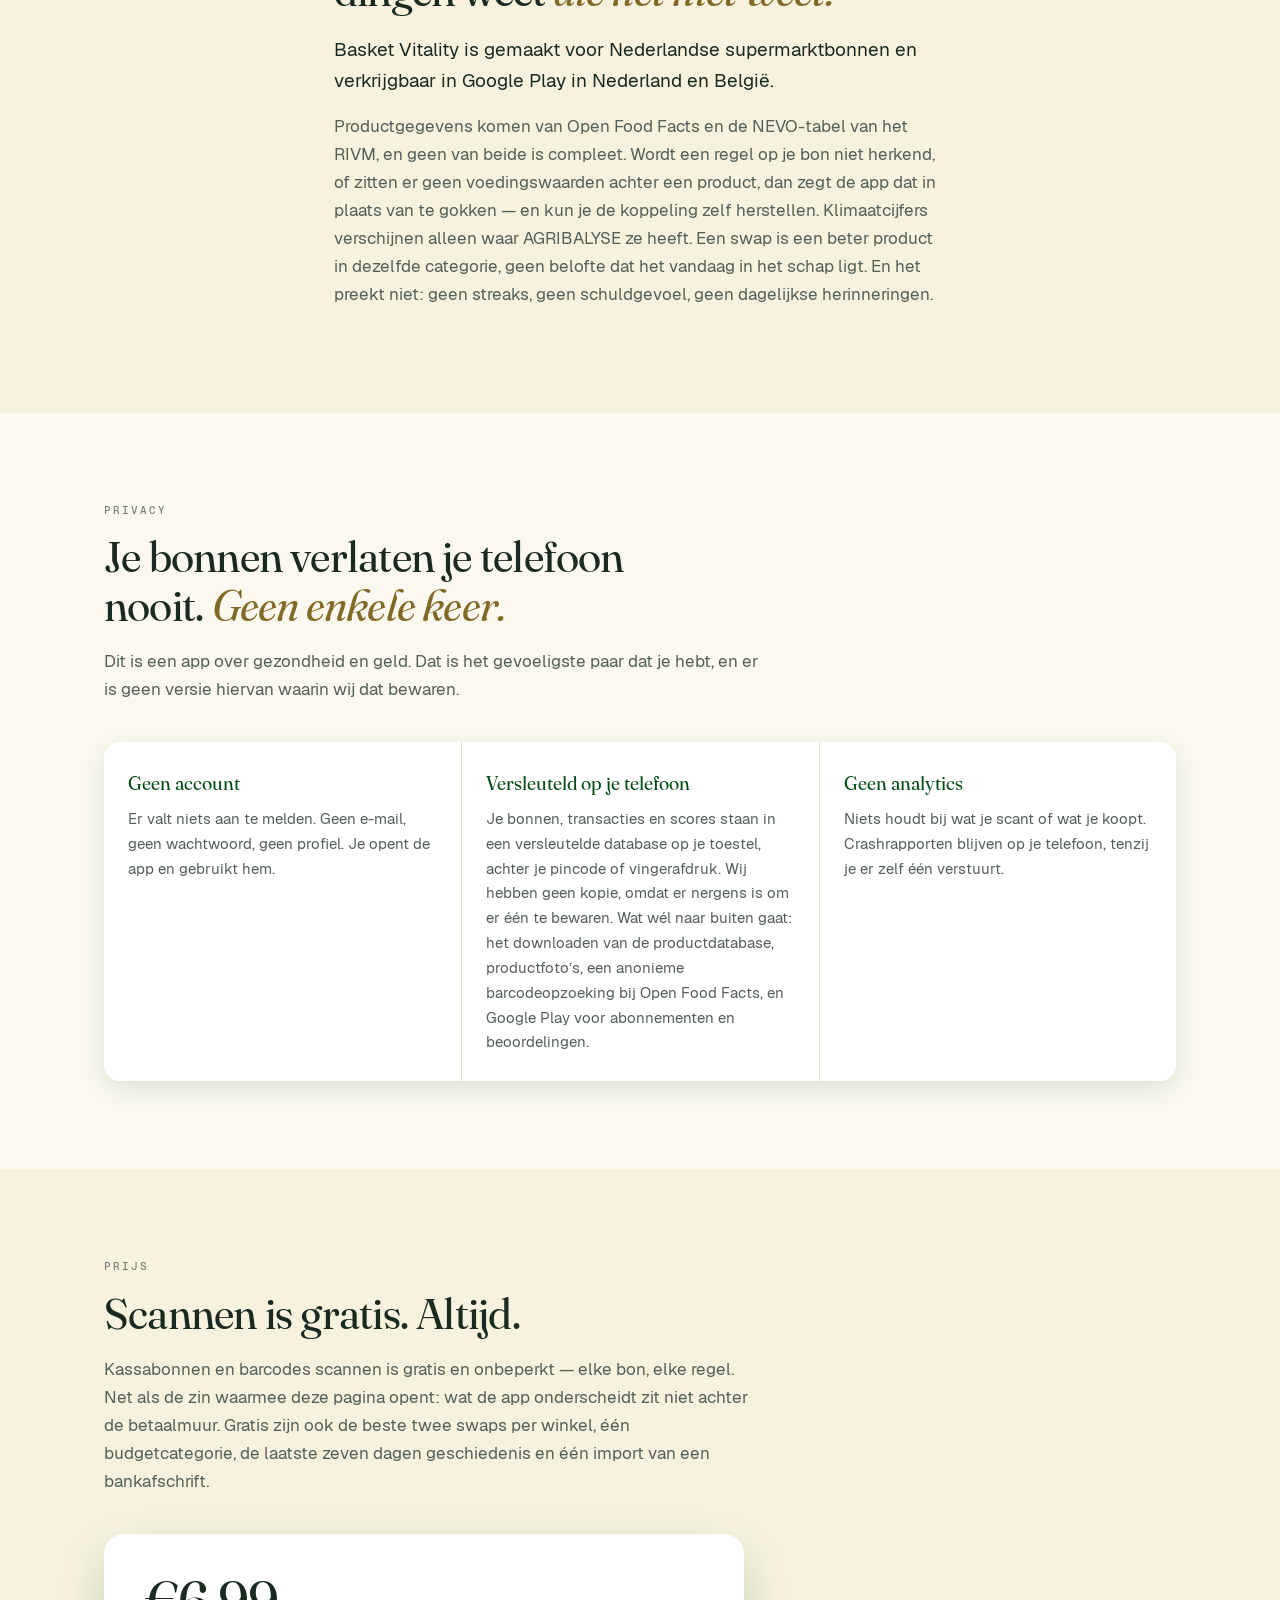
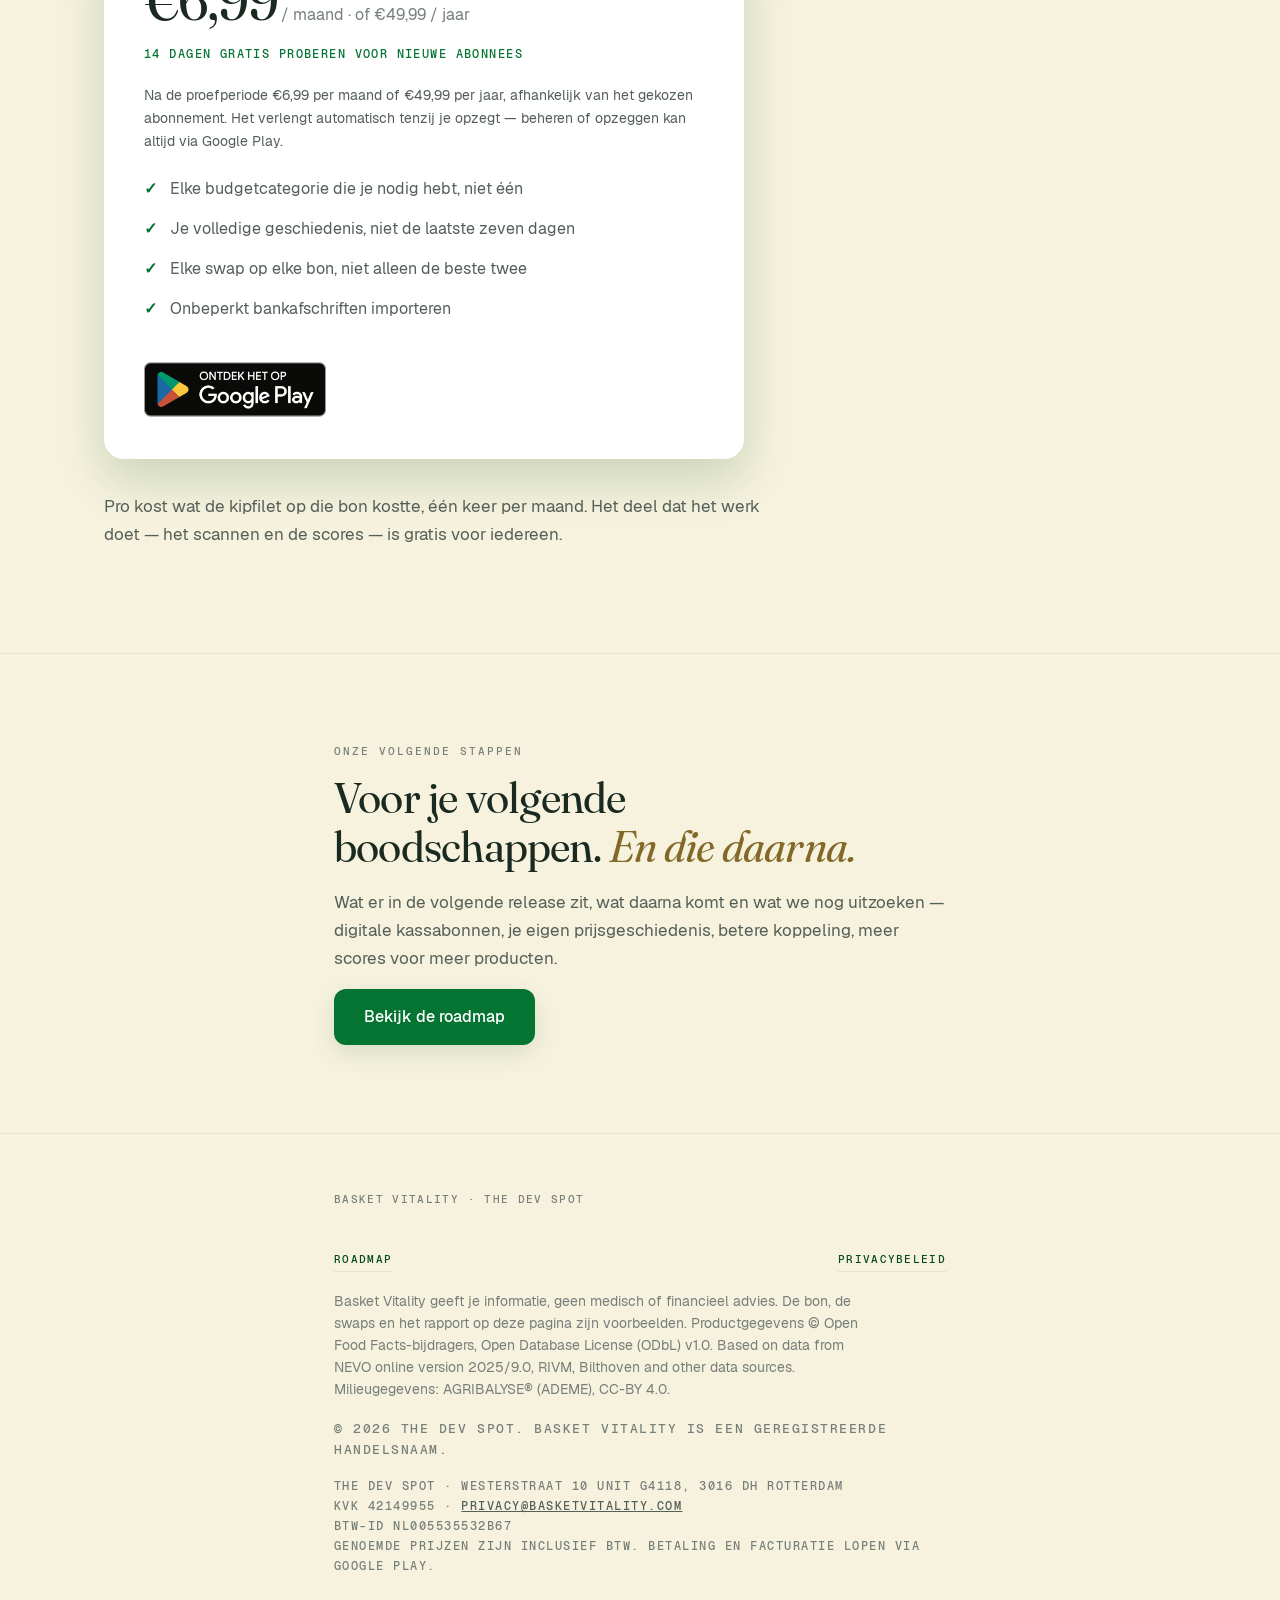
==== commit 095211c9: "copy: landing + roadmap in the Play listing's register; credit NEVO (HOM-1221) The 2026-09-15 rewrit" ====
--- a/nl/index.html
+++ b/nl/index.html
@@ -4,8 +4,8 @@
 <meta charset="utf-8">
 <meta name="viewport" content="width=device-width, initial-scale=1">
 
-<title>Basket Vitality — kassabonnen, barcodes en budgetten</title>
-<meta name="description" content="Scan kassabonnen en barcodes in de winkel, bekijk Nutri-Score en volg je budget met waarschuwingen in de app. Gratis scannen op Android. Voor Nederland.">
+<title>Basket Vitality — je kassabon: wat het kostte, en wat het scoorde</title>
+<meta name="description" content="Scan je kassabon: wat het kostte ten opzichte van je budget, hoe het scoorde op Nutri-Score, en de paar swaps die de moeite waard zijn. Geen account. Android · Nederland en België.">
 <link rel="canonical" href="https://basketvitality.com/nl/">
 <link rel="alternate" hreflang="en" href="https://basketvitality.com/">
 <link rel="alternate" hreflang="nl" href="https://basketvitality.com/nl/">
@@ -15,16 +15,16 @@
 <meta property="og:site_name" content="Basket Vitality">
 <meta property="og:locale" content="nl_NL">
 <meta property="og:url" content="https://basketvitality.com/nl/">
-<meta property="og:title" content="Basket Vitality — kassabonnen, barcodes en budgetten">
-<meta property="og:description" content="Scan kassabonnen en barcodes in de winkel, bekijk Nutri-Score en volg je budget met waarschuwingen in de app. Gratis scannen op Android. Voor Nederland.">
+<meta property="og:title" content="Basket Vitality — je kassabon: wat het kostte, en wat het scoorde">
+<meta property="og:description" content="Scan je kassabon: wat het kostte ten opzichte van je budget, hoe het scoorde op Nutri-Score, en de paar swaps die de moeite waard zijn. Geen account. Android · Nederland en België.">
 <meta property="og:image" content="https://basketvitality.com/og-image.png">
 <meta property="og:image:width" content="1024">
 <meta property="og:image:height" content="500">
 <meta property="og:image:alt" content="Basket Vitality — slimmere mandjes, gezondere keuzes">
 
 <meta name="twitter:card" content="summary_large_image">
-<meta name="twitter:title" content="Basket Vitality — kassabonnen, barcodes en budgetten">
-<meta name="twitter:description" content="Scan kassabonnen en barcodes in de winkel, bekijk Nutri-Score en volg je budget met waarschuwingen in de app. Gratis scannen op Android. Voor Nederland.">
+<meta name="twitter:title" content="Basket Vitality — je kassabon: wat het kostte, en wat het scoorde">
+<meta name="twitter:description" content="Scan je kassabon: wat het kostte ten opzichte van je budget, hoe het scoorde op Nutri-Score, en de paar swaps die de moeite waard zijn. Geen account. Android · Nederland en België.">
 <meta name="twitter:image" content="https://basketvitality.com/og-image.png">
 
 <meta name="theme-color" content="#F6F2DE">
@@ -51,7 +51,7 @@
   "url": "https://basketvitality.com/nl/",
   "applicationCategory": "GezondheidApplication",
   "operatingSystem": "Android",
-  "description": "Scan kassabonnen en barcodes in de winkel, bekijk Nutri-Score en volg je budget met waarschuwingen in de app. Gratis scannen op Android. Voor Nederland.",
+  "description": "Scan je kassabon: wat het kostte ten opzichte van je budget, hoe het scoorde op Nutri-Score, en de paar swaps die de moeite waard zijn. Geen account. Android · Nederland en België.",
   "author": {
     "@type": "Organization",
     "name": "The Dev Spot"
@@ -402,7 +402,7 @@
     <a class="wordmark" href="/nl/">Basket <em>Vitality</em></a>
     <div class="site-links"><a href="#scan-in-store">In de winkel</a><a href="#budgeting">Budgetten</a><a href="/nl/roadmap/">Roadmap</a></div>
     <div class="navright">
-      <span class="nav-note">Nederland · Android</span>
+      <span class="nav-note">Nederland · België · Android</span>
       <div class="langswitch">
         <a href="/" hreflang="en" lang="en">EN</a>
         <a href="/nl/" hreflang="nl" lang="nl" aria-current="true">NL</a>
@@ -412,18 +412,18 @@
 
   <div class="hero">
     <div>
-      <p class="eyebrow">Voor en na je boodschappen</p>
+      <p class="eyebrow">Één foto van één kassabon</p>
       <h1>Je boodschappen zeiden dit allang. <em>Niemand luisterde.</em></h1>
-      <p class="hero-sub">Scan een kassabon en verbind je boodschappenuitgaven met Nutri-Score. Of scan een barcode in de winkel voordat je iets koopt. Stel een budget in en zie waarschuwingen in de app wanneer je de grens nadert.</p>
+      <p class="hero-sub">Basket Vitality leest je kassabon en laat zien wat hij echt betekent: wat de boodschappen kostten ten opzichte van je budget, hoe ze scoorden op Nutri-Score, en de paar swaps die de moeite waard zijn. Of scan een barcode bij het schap voordat je iets koopt. Op je telefoon, in seconden.</p>
       <div class="cta-row">
         <a class="btn" href="https://play.google.com/store/apps/details?id=com.thedevspot.basketvitality">Download Basket Vitality — gratis</a>
-        <span class="cta-note">Geen account. Je bonnen blijven op je telefoon.</span>
-      </div>
-      <p class="availability">Android · Momenteel alleen beschikbaar in Nederland.</p>
+        <span class="cta-note">Geen account. Je bonnen verlaten je telefoon nooit.</span>
+      </div>
+      <p class="availability">Android · In Google Play in Nederland en België.</p>
     </div>
 
     <div>
-      <p class="example-caption">Illustratief voorbeeld, geen schermafbeelding van de app. Prijzen en scores zijn voorbeelden.</p>
+      <p class="example-caption">Voorbeeldbon — geen schermafbeelding.</p>
       <div class="receipt">
         <div class="scanline"></div>
         <div class="r-head">
@@ -443,7 +443,7 @@
       </div>
 
       <div class="verdict">
-        <p class="line">Je boodschappenbudget is voor <b>67% gebruikt</b>. Op deze voorbeeldbon heeft <b>51% van de beoordeelde uitgaven Nutri-Score D of E</b>. <span class="money">Bekijk drie voorgestelde swaps.</span></p>
+        <p class="line">Je hebt <b>67% van je boodschappenbudget gebruikt</b> — en <b>51% ervan scoorde Nutri-D of slechter</b>. <span class="money">Drie swaps zouden helpen.</span></p>
       </div>
     </div>
   </div>
@@ -451,41 +451,40 @@
 
 <section class="tint">
   <div class="wrap narrow">
-    <p class="eyebrow">Uitgaven en voedingswaarden samen</p>
+    <p class="eyebrow">Waarom niemand je dit eerder liet zien</p>
     <h2>Je wist deze twee dingen allang. <em>Niemand zei je dat het hetzelfde ding was.</em></h2>
     <p class="lead">Je weet dat de weekboodschappen duurder zijn dan vroeger. Je weet dat je niet zo goed eet als je zou willen. Je voelde allebei — los van elkaar, en een beetje schuldig.</p>
-    <p>Het zijn dezelfde aankopen, vanuit verschillende perspectieven bekeken. Basket Vitality brengt uitgaven en beschikbare productscores samen, zodat je ziet waar een andere keuze verschil kan maken bij je volgende boodschappen.</p>
-  </div>
-</section>
-
-<section class="tint" id="scan-in-store">
+    <p>Het zijn dezelfde aankopen. De snacks die je boodschappenbudget opeten zijn dezelfde snacks die Nutri-D scoren. Gezondheidsapps beoordelen één product per keer; budget-apps zien een regel die <em>Supermarkten — €23,13</em> heet en houden daar op. Geen van beide legt het verband, en juist dat verband is het punt. Basket Vitality leest de bon, en ziet dus allebei tegelijk.</p>
+  </div>
+</section>
+
+<section id="scan-in-store">
   <div class="wrap feature-split">
     <div><p class="eyebrow">Voordat het in je mandje gaat</p>
       <h2>Scan de barcode. <em>Beslis daarna.</em></h2>
-      <p>Richt je camera op een productbarcode in de supermarkt. Bekijk Nutri-Score en voedingswaarden, plus Eco-Score als die voor het product beschikbaar is, voordat je het koopt.</p>
-      <p>Bekijk een voorgestelde Smart Swap als de app een passend alternatief vindt. Niet alle productinformatie is beschikbaar; de app laat zien wanneer gegevens ontbreken.</p>
-      <p class="feature-note"><strong>Nu beschikbaar, gratis en onbeperkt.</strong> Voor een barcodecheck heb je geen kassabon nodig.</p>
+      <p>Richt je camera op een barcode in de supermarkt en zie Nutri-Score, Eco-Score en de voedingswaarden per 100 g voordat je het koopt. Is er een beter product in dezelfde categorie, dan stelt de app het voor.</p>
+      <p class="feature-note"><strong>Gratis en onbeperkt.</strong> Voor een barcodecheck heb je geen kassabon nodig.</p>
     </div>
     <ol class="feature-steps">
-      <li><span class="step-label">01 / Scannen</span><h3>Controleer een product bij het schap</h3><p>Gebruik de barcodescanner in de winkel of zoek een product op naam.</p></li>
-      <li><span class="step-label">02 / Begrijpen</span><h3>Bekijk de informatie achter de score</h3><p>Open de productdetails voor beschikbare voedingswaarden en uitleg over de score.</p></li>
-      <li><span class="step-label">03 / Kiezen</span><h3>Overweeg een passend alternatief</h3><p>Vergelijk een Smart Swap als er een beschikbaar is. Een suggestie garandeert geen winkelvoorraad of lagere prijs.</p></li>
+      <li><span class="step-label">01 / Scannen</span><h3>Controleer een product bij het schap</h3><p>Scan de barcode, of zoek een product op naam.</p></li>
+      <li><span class="step-label">02 / Begrijpen</span><h3>Zie wat er achter de score zit</h3><p>De voedingswaarden per 100 g, en hoe de letter tot stand kwam.</p></li>
+      <li><span class="step-label">03 / Kiezen</span><h3>Vergelijk de swap</h3><p>Naast elkaar, met de reden per 100 g. Bewaar hem op je boodschappenlijst voor de volgende keer.</p></li>
     </ol>
   </div>
 </section>
 
-<section id="budgeting">
+<section class="tint" id="budgeting">
   <div class="wrap feature-split">
     <div><p class="eyebrow">Je geld in beeld</p>
       <h2>Stel een budget in. <em>Weet waar je staat.</em></h2>
-      <p>Maak een maandbudget per categorie en volg wat je hebt uitgegeven en wat er overblijft. De app waarschuwt je wanneer je het ingestelde bedrag nadert of overschrijdt.</p>
-      <p>Bij bonnen die aan de voorwaarden voldoen, verbindt een melding je categoriebudget met het aandeel beoordeelde uitgaven met Nutri-Score D of E en beschikbare Smart Swaps.</p>
-      <p class="feature-note"><strong>Eén budgetcategorie is gratis.</strong> Pro biedt onbeperkt budgetcategorieën. De waarschuwingen staan in de app; automatische telefoonmeldingen staan op de <a class="text-link" href="/nl/roadmap/#insights">roadmap</a>.</p>
+      <p>Stel per categorie een maandbudget in. Bewaar een bon als transactie en hij landt regel voor regel in je budget: wat je hebt uitgegeven, wat er over is, oranje boven de 80%, rood als je eroverheen bent.</p>
+      <p>En omdat de app de bon heeft gelezen, kan hij de zin zeggen die geen enkele budget-app kan: hoeveel van die uitgaven Nutri-D of slechter scoorde, en welke swaps zouden helpen.</p>
+      <p class="feature-note"><strong>Eén budgetcategorie is gratis.</strong> Pro kent geen limiet. De waarschuwingen staan in de app; telefoonmeldingen staan op de <a class="text-link" href="/nl/roadmap/#insights">roadmap</a>.</p>
     </div>
     <ol class="feature-steps">
-      <li><span class="step-label">Volgen</span><h3>Uitgegeven en over</h3><p>Bekijk je uitgaven ten opzichte van het budget voor de gekozen maand.</p></li>
-      <li><span class="step-label">Bijna aan de grens</span><h3>Oranje bij meer dan 80%</h3><p>De voortgangsbalk wordt oranje zodra meer dan 80% van je budget is gebruikt.</p></li>
-      <li><span class="step-label">Budget overschreden</span><h3>Rood, met het bedrag erboven</h3><p>Als je meer uitgeeft dan je budget, zie je met welk bedrag je het hebt overschreden.</p></li>
+      <li><span class="step-label">Volgen</span><h3>Uitgegeven en over</h3><p>Per categorie, voor de maand die je bekijkt.</p></li>
+      <li><span class="step-label">Boven de 80%</span><h3>Een oranje waarschuwing</h3><p>De budgetbalk wordt oranje zodra meer dan 80% is gebruikt.</p></li>
+      <li><span class="step-label">Budget overschreden</span><h3>Rood, met het bedrag erboven</h3><p>Ga je eroverheen, dan zegt de app met hoeveel.</p></li>
     </ol>
   </div>
 </section>
@@ -494,25 +493,25 @@
   <div class="wrap">
     <div class="narrow">
       <p class="eyebrow">Drie lenzen, één mandje</p>
-      <h2>Je uitgaven, voedingswaarden en beschikbare milieugegevens</h2>
-      <p>Producten op je bon worden op je telefoon gekoppeld aan productinformatie. Scores hangen af van beschikbare gegevens; je kunt een verkeerde koppeling zelf corrigeren.</p>
+      <h2>Dezelfde boodschappen, <em>op drie manieren gelezen.</em></h2>
+      <p>Elke regel wordt op je telefoon gelezen en gekoppeld aan een ingebouwde database met meer dan 70.000 supermarktproducten — niets typen, niets labelen. Een verkeerde koppeling herstel je met één tik.</p>
     </div>
 
     <div class="lenses">
       <div class="lens money">
         <span class="tag">Geld</span>
-        <span class="big">€23,13</span>
-        <p>Volg de kosten van je boodschappen ten opzichte van je maandbudget per categorie, met uitgegeven, resterende en overschreden bedragen.</p>
+        <span class="big">67%</span>
+        <p>Onder Boodschappen gezet door de winkel waar hij vandaan komt. Boodschappen staat deze maand op 67%, €148,50 over.</p>
       </div>
       <div class="lens health">
         <span class="tag">Gezondheid</span>
         <span class="big">51%</span>
-        <p>In dit voorbeeld heeft €11,76 van €23,13 een Nutri-Score D of E. De app toont hoeveel beoordeeld kon worden en welk aandeel van de beoordeelde uitgaven D of E scoort.</p>
+        <p>Nutri-Score voor het hele mandje, niet één product: €11,76 van deze bon van €23,13 ging naar D of E. De app laat ook zien hoeveel van het mandje het kon beoordelen.</p>
       </div>
       <div class="lens eco">
         <span class="tag">Milieu</span>
-        <span class="big">Waar bekend</span>
-        <p>Eco-Score staat bij productdetails wanneer deze beschikbaar is. Bonregels kunnen CO₂e met bronvermelding tonen waar die gegevens bekend zijn. De app geeft niet elk mandje een volledige milieuscore.</p>
+        <span class="big">Eco-Score</span>
+        <p>Op elke productpagina en in elke swapvergelijking, zodat de goedkope keuze en de schone keuze geen gok meer zijn. Op een bonregel een CO₂e-cijfer per kilo zodra AGRIBALYSE dat voor dat voedingsmiddel heeft.</p>
       </div>
     </div>
   </div>
@@ -523,10 +522,9 @@
     <div class="narrow">
       <p class="eyebrow">Slimme swaps</p>
       <h2>Drie veranderingen die je echt zou doen</h2>
-      <p>Een korte lijst alternatieven, met een uitleg op basis van beschikbare voedingswaarden. Een besparing verschijnt alleen als je eigen waargenomen prijzen en vergelijkbare verpakkingen die onderbouwen. Winkelvoorraad is niet gegarandeerd.</p>
-    </div>
-
-    <p class="example-caption">Illustratieve Smart Swaps. Werkelijke suggesties hangen af van beschikbare productgegevens.</p>
+      <p>Niet "eet minder". Hetzelfde schap, dezelfde winkel — een ander product erin, en de reden per 100 g. Een korte lijst met de paar producten waar een andere keuze echt iets verandert, nooit een muur van cijfers. En hij noemt nooit een prijs die hij niet op één van jouw eigen bonnen heeft gezien.</p>
+    </div>
+
     <div class="swaps">
       <div class="swap">
         <div class="from"><span class="n">Naturel chips 225g · €3,29</span><span class="sub">Nutri<span class="chip d">D</span></span></div>
@@ -552,9 +550,9 @@
       <div class="loop-copy">
         <p class="eyebrow">De cirkel rond</p>
         <h3>Daarna kijkt hij zijn eigen huiswerk na.</h3>
-        <p>Bewaar een swap en scan een latere bon nadat je het alternatief hebt gekocht. Als de app de aankoop koppelt, wordt de opvolging vastgelegd. Het mandjerapport telt bekende besparingen en extra kosten bij elkaar op, zodat je het netto verschil ziet.</p>
-      </div>
-      <div class="report" aria-label="Example basket report">
+        <p>Bewaar een swap. Koop hem. De volgende bon die je scant bevestigt het — en zegt wat het echt kostte, allebei de kanten op. De meeste apps tellen alleen de winst. Deze saldeert ze, zodat het getal te vertrouwen is als het in jouw voordeel uitvalt.</p>
+      </div>
+      <div class="report" aria-label="Voorbeeld mandjerapport">
         <div class="rp-head"><span>Voorbeeld mandjerapport</span><span>3 swaps doorgezet</span></div>
         <div class="rp-row"><span class="what">Popcornmaïs in plaats van naturel chips</span><span class="delta cheaper">€1,50 goedkoper</span></div>
         <div class="rp-row"><span class="what">Yoghurt naturel in plaats van vruchtenyoghurt</span><span class="delta dearer">€0,40 duurder</span></div>
@@ -566,7 +564,16 @@
   </div>
 </section>
 
-<section>
+<section id="scope">
+  <div class="wrap narrow">
+    <p class="eyebrow">Wat het niet doet</p>
+    <h2>Het doet niet alsof het dingen weet <em>die het niet weet.</em></h2>
+    <p class="lead">Basket Vitality is gemaakt voor Nederlandse supermarktbonnen en verkrijgbaar in Google Play in Nederland en België.</p>
+    <p>Productgegevens komen van Open Food Facts en de NEVO-tabel van het RIVM, en geen van beide is compleet. Wordt een regel op je bon niet herkend, of zitten er geen voedingswaarden achter een product, dan zegt de app dat in plaats van te gokken — en kun je de koppeling zelf herstellen. Klimaatcijfers verschijnen alleen waar AGRIBALYSE ze heeft. Een swap is een beter product in dezelfde categorie, geen belofte dat het vandaag in het schap ligt. En het preekt niet: geen streaks, geen schuldgevoel, geen dagelijkse herinneringen.</p>
+  </div>
+</section>
+
+<section class="tint">
   <div class="wrap">
     <div class="narrow">
       <p class="eyebrow">Privacy</p>
@@ -579,8 +586,8 @@
         <p>Er valt niets aan te melden. Geen e-mail, geen wachtwoord, geen profiel. Je opent de app en gebruikt hem.</p>
       </div>
       <div class="promise">
-        <h3>Op je telefoon bewaard</h3>
-        <p>Je bonnen, transacties en scores staan in een versleutelde database op je toestel. Downloads van productgegevens, productfoto’s en optionele barcodezoekopdrachten gebruiken online diensten; je bonfoto’s en financiële gegevens worden niet geüpload. Google Play verwerkt abonnementen. De app geeft aan wanneer scores ontbreken of afgeleid zijn.</p>
+        <h3>Versleuteld op je telefoon</h3>
+        <p>Je bonnen, transacties en scores staan in een versleutelde database op je toestel, achter je pincode of vingerafdruk. Wij hebben geen kopie, omdat er nergens is om er één te bewaren. Wat wél naar buiten gaat: het downloaden van de productdatabase, productfoto’s, een anonieme barcodeopzoeking bij Open Food Facts, en Google Play voor abonnementen en beoordelingen.</p>
       </div>
       <div class="promise">
         <h3>Geen analytics</h3>
@@ -590,22 +597,22 @@
   </div>
 </section>
 
-<section class="tint" id="price">
+<section id="price">
   <div class="wrap">
     <div class="narrow">
       <p class="eyebrow">Prijs</p>
       <h2>Scannen is gratis. Altijd.</h2>
-      <p>Kassabonnen en barcodes scannen is gratis en onbeperkt. Je krijgt beschikbare productscores, budgetwaarschuwingen in de app, de beste Smart Swaps, één budgetcategorie en zeven dagen bonnengeschiedenis. Gratis omvat ook één eenmalige import van een bankafschrift. Pro voegt de onderstaande extra’s toe.</p>
+      <p>Kassabonnen en barcodes scannen is gratis en onbeperkt — elke bon, elke regel. Net als de zin waarmee deze pagina opent: wat de app onderscheidt zit niet achter de betaalmuur. Gratis zijn ook de beste twee swaps per winkel, één budgetcategorie, de laatste zeven dagen geschiedenis en één import van een bankafschrift.</p>
     </div>
 
     <div class="pricebox">
       <div class="amt">€6,99<span> / maand · of €49,99 / jaar</span></div>
-      <p class="free">14 dagen gratis proberen voor nieuwe abonnees die in aanmerking komen</p>
-      <p class="trial-terms">Na de proefperiode: €6,99 per maand of €49,99 per jaar, afhankelijk van je abonnement. Het abonnement wordt automatisch verlengd tenzij je opzegt. Beheer of beëindig het via Google Play.</p>
+      <p class="free">14 dagen gratis proberen voor nieuwe abonnees</p>
+      <p class="trial-terms">Na de proefperiode €6,99 per maand of €49,99 per jaar, afhankelijk van het gekozen abonnement. Het verlengt automatisch tenzij je opzegt — beheren of opzeggen kan altijd via Google Play.</p>
       <ul>
         <li>Elke budgetcategorie die je nodig hebt, niet één</li>
         <li>Je volledige geschiedenis, niet de laatste zeven dagen</li>
-        <li>De volledige beschikbare lijst Smart Swaps, voorbij de eerste twee</li>
+        <li>Elke swap op elke bon, niet alleen de beste twee</li>
         <li>Onbeperkt bankafschriften importeren</li>
       </ul>
       <div class="badge-wrap">
@@ -623,7 +630,7 @@
 
 <section class="roadmap-teaser"><div class="wrap narrow">
     <p class="eyebrow">Onze volgende stappen</p><h2>Voor je volgende boodschappen. <em>En die daarna.</em></h2>
-    <p>Bekijk het voorstel voor toekomstige releases: eenvoudiger bonnen verwerken, digitale kassabonnen, je eigen prijsgeschiedenis en meer. Bestaande functies staan apart van toekomstplannen.</p>
+    <p>Wat er in de volgende release zit, wat daarna komt en wat we nog uitzoeken — digitale kassabonnen, je eigen prijsgeschiedenis, betere koppeling, meer scores voor meer producten.</p>
     <a class="btn" href="/nl/roadmap/">Bekijk de roadmap</a>
   </div></section>
 
@@ -634,7 +641,7 @@
       <a href="/nl/roadmap/">Roadmap</a>
       <a href="/privacy/">Privacybeleid</a>
     </nav>
-    <p class="fine">Basket Vitality geeft je informatie, geen medisch of financieel advies. De getoonde bon en het rapport zijn voorbeelden: prijzen, scores en voedingswaarden zijn illustratief. Nutri-Score en Eco-Score komen van Open Food Facts; CO₂e-cijfers komen van AGRIBALYSE.</p>
+    <p class="fine">Basket Vitality geeft je informatie, geen medisch of financieel advies. De bon, de swaps en het rapport op deze pagina zijn voorbeelden. Productgegevens © Open Food Facts-bijdragers, Open Database License (ODbL) v1.0. Based on data from NEVO online version 2025/9.0, RIVM, Bilthoven and other data sources. Milieugegevens: AGRIBALYSE® (ADEME), CC-BY 4.0.</p>
     <p class="copyright">© 2026 The Dev Spot. Basket Vitality is een geregistreerde handelsnaam.</p>
     <p class="legal">
       The Dev Spot · Westerstraat 10 UNIT G4118, 3016 DH Rotterdam
@@ -650,4 +657,3 @@
 
 </body>
 </html>
-
